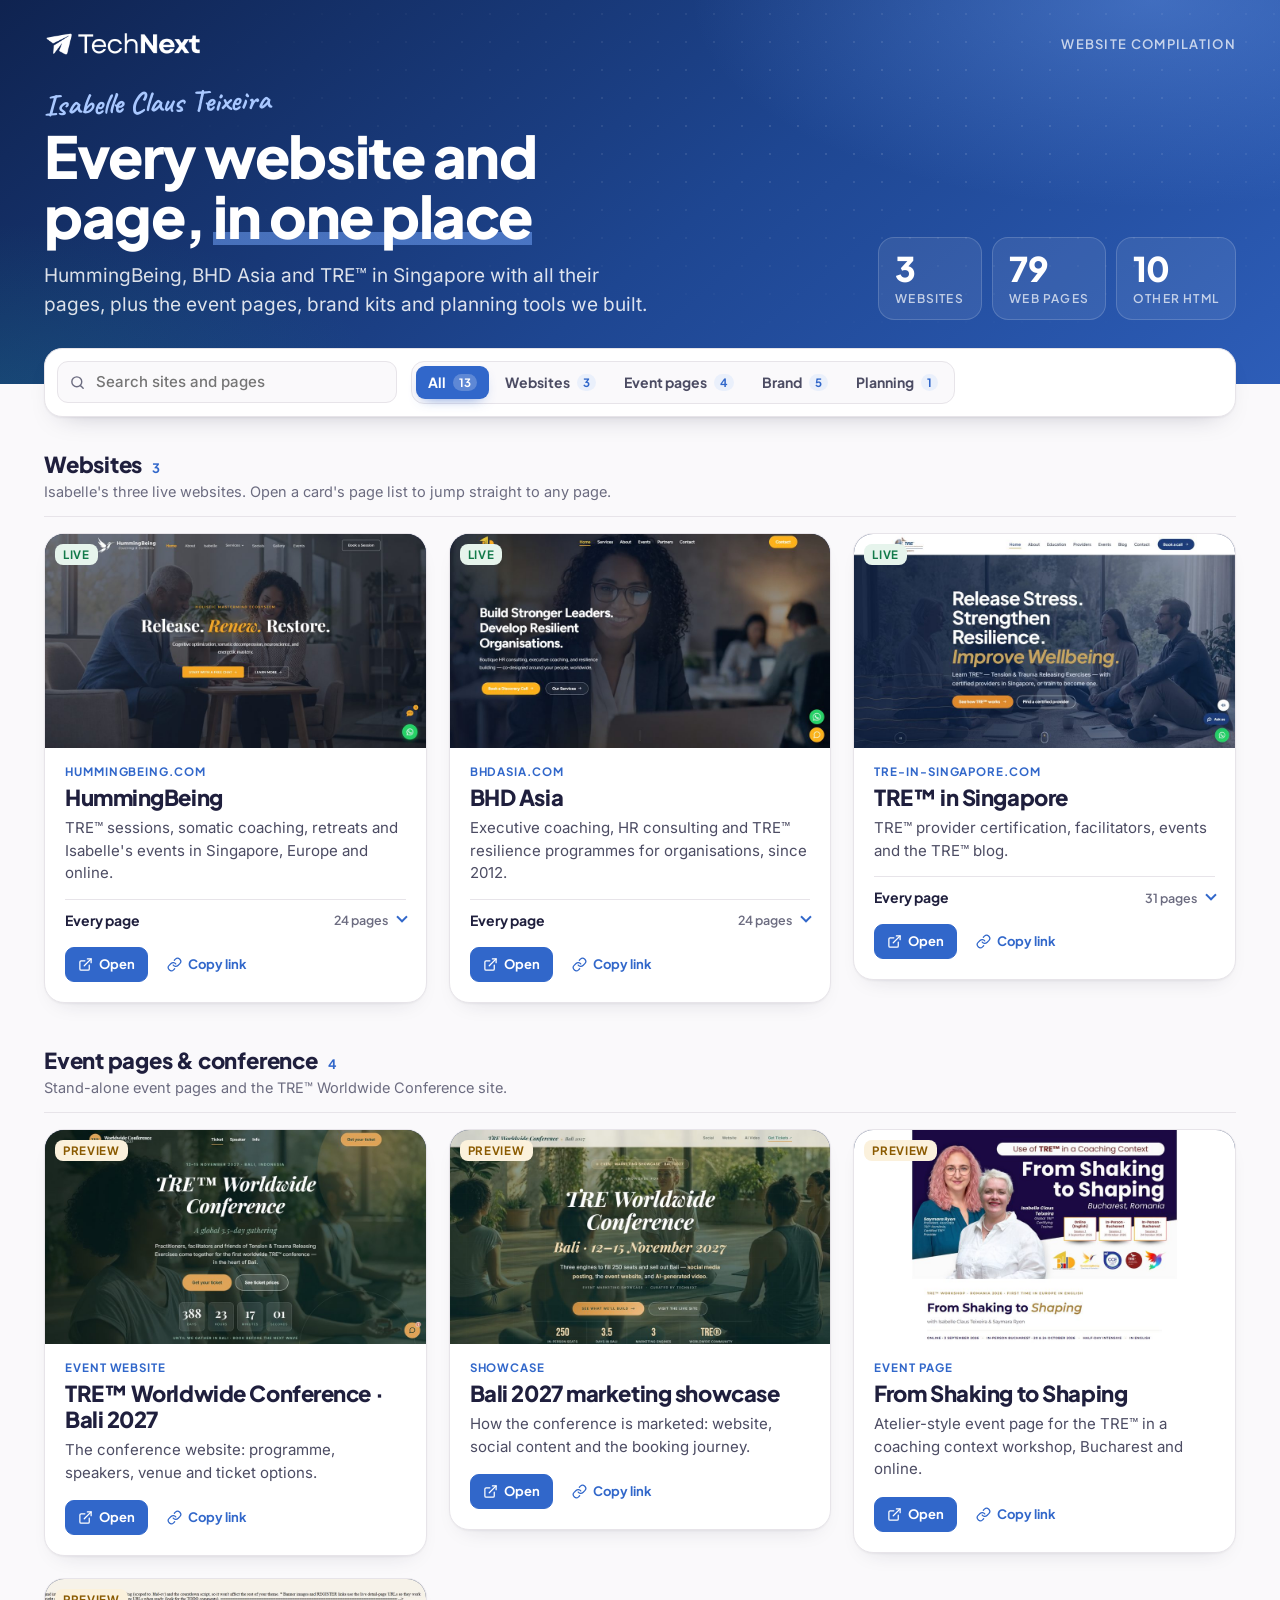
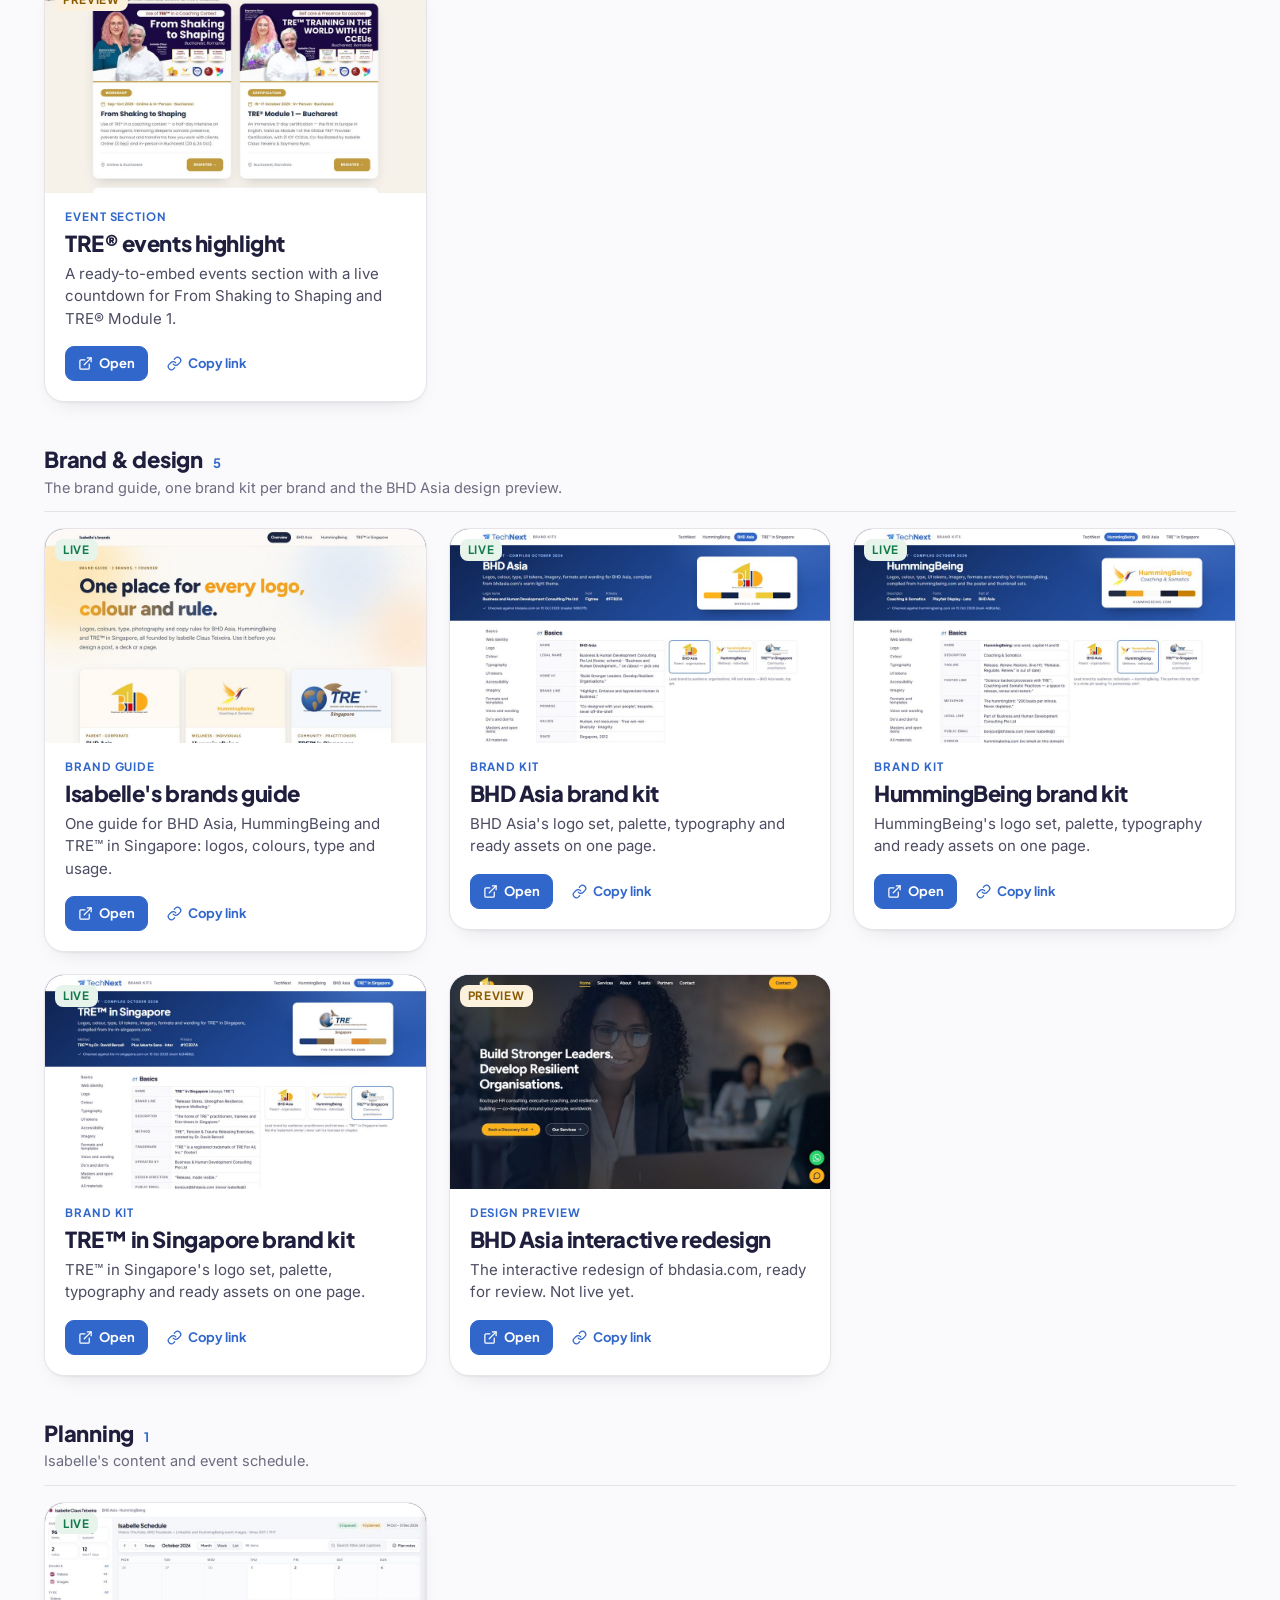
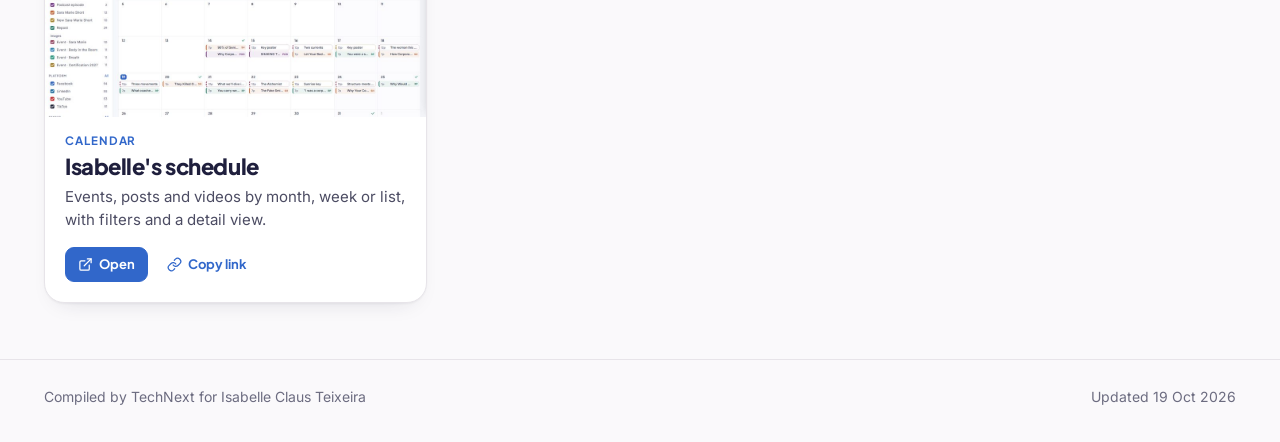
==== index.html @ 08298ad4 "Isabelle hub: all websites and pages in one place Co-Authored-By: Claude Opus 5.5 <noreply@anthropic" ====
<!doctype html>
<html lang="en">
<head>
<meta charset="utf-8">
<meta name="viewport" content="width=device-width,initial-scale=1">
<meta name="robots" content="noindex,nofollow">
<meta name="color-scheme" content="light">
<title>Isabelle's Websites &amp; Pages · TechNext</title>
<meta name="description" content="Every website and HTML page TechNext built for Isabelle Claus Teixeira: HummingBeing, BHD Asia, TRE in Singapore, event pages, brand kits and planning tools.">
<link rel="icon" href="assets/img/favicon-48.png" sizes="48x48">
<link rel="apple-touch-icon" href="assets/img/favicon-192.png">
<link rel="stylesheet" href="assets/fonts.css?v=1">
<link rel="stylesheet" href="assets/hub.css?v=1">
</head>
<body>
<header class="ix-hero">
  <div class="ix-wrap">
    <div class="ix-top"><span class="ix-logo"><img src="assets/img/logo-horizontal-white.png" alt="TechNext" width="160" height="32"></span><span class="ix-for">Website compilation</span></div>
    <div class="ix-hero-row">
      <div>
        <p class="ix-kicker">Isabelle Claus Teixeira</p>
        <h1>Every website and page, <span>in one place</span></h1>
        <p class="ix-lead">HummingBeing, BHD Asia and TRE™ in Singapore with all their pages, plus the event pages, brand kits and planning tools we built.</p>
      </div>
      <dl class="ix-stats">
        <div><dt>Websites</dt><dd>3</dd></div>
        <div><dt>Web pages</dt><dd>79</dd></div>
        <div><dt>Other HTML</dt><dd>10</dd></div>
      </dl>
    </div>
  </div>
</header>
<main class="ix-wrap">
  <div class="ix-bar" role="search">
    <label class="ix-q"><svg class="ic" viewBox="0 0 24 24" fill="none" stroke="currentColor" stroke-width="2" stroke-linecap="round" aria-hidden="true"><circle cx="11" cy="11" r="7"/><path d="m20 20-3.5-3.5"/></svg><span class="sr" hidden>Search</span><input id="q" type="search" placeholder="Search sites and pages" aria-label="Search websites and pages" autocomplete="off"></label>
    <div class="ix-tabs" role="group" aria-label="Show"><button type="button" class="ix-tab" data-tab="all" aria-pressed="true">All <span>13</span></button><button type="button" class="ix-tab" data-tab="sites" aria-pressed="false">Websites <span>3</span></button><button type="button" class="ix-tab" data-tab="events" aria-pressed="false">Event pages <span>4</span></button><button type="button" class="ix-tab" data-tab="brand" aria-pressed="false">Brand <span>5</span></button><button type="button" class="ix-tab" data-tab="plans" aria-pressed="false">Planning <span>1</span></button></div>
  </div>
  <div class="ix-results"><section class="ix-group" data-g="sites" aria-labelledby="g-sites"><header class="ix-gh"><h2 id="g-sites">Websites</h2><span class="ix-n">3</span><p>Isabelle&#x27;s three live websites. Open a card&#x27;s page list to jump straight to any page.</p></header><div class="ix-grid"><article class="ix-card" style="--i:0" data-words="HummingBeing hummingbeing.com TRE™ sessions, somatic coaching, retreats and Isabelle&#x27;s events in Singapore, Europe and online. Live https://hummingbeing.com/"><a class="ix-thumb" href="https://hummingbeing.com/" target="_blank" rel="noopener" tabindex="-1" aria-hidden="true"><img src="assets/img/thumbs/hummingbeing.jpg?v=1" alt="" width="960" height="540" loading="lazy"><img class="ix-thumb-2" src="assets/img/thumbs/hummingbeing-2.jpg?v=1" alt="" width="960" height="540" loading="lazy" decoding="async"><span class="ix-st">Live</span></a><div class="ix-body"><p class="ix-meta">hummingbeing.com</p><h3><a href="https://hummingbeing.com/" target="_blank" rel="noopener">HummingBeing</a></h3><p class="ix-desc">TRE™ sessions, somatic coaching, retreats and Isabelle&#x27;s events in Singapore, Europe and online.</p><details class="ix-pages"><summary>Every page <span class="ix-pc">24 pages</span></summary><ol><li><a href="https://hummingbeing.com/" target="_blank" rel="noopener"><b>TRE™ &amp; Somatic Coaching in Singapore &amp; Online</b><span>/</span></a></li><li><a href="https://hummingbeing.com/about" target="_blank" rel="noopener"><b>About HummingBeing | Science-Backed Somatic Practice</b><span>/about</span></a></li><li><a href="https://hummingbeing.com/isabelle" target="_blank" rel="noopener"><b>Isabelle Claus Teixeira | Global TRE™ Certifying Trainer</b><span>/isabelle</span></a></li><li><a href="https://hummingbeing.com/events" target="_blank" rel="noopener"><b>Upcoming TRE™ Workshops &amp; Events</b><span>/events</span></a></li><li><a href="https://hummingbeing.com/event-selfcare-coaches-singapore" target="_blank" rel="noopener"><b>Nervous System Regulation for Coaches | Singapore</b><span>/event-selfcare-coaches-singapore</span></a></li><li><a href="https://hummingbeing.com/event-shaking-to-shaping" target="_blank" rel="noopener"><b>From Shaking to Shaping | TRE™ Workshop, Romania</b><span>/event-shaking-to-shaping</span></a></li><li><a href="https://hummingbeing.com/event-tre-module1-lisbon" target="_blank" rel="noopener"><b>TRE™ Module 1 Lisbon | ICF CCEUs</b><span>/event-tre-module1-lisbon</span></a></li><li><a href="https://hummingbeing.com/event-tre-module1-bucharest" target="_blank" rel="noopener"><b>TRE™ Module 1 Bucharest | ICF CCEUs</b><span>/event-tre-module1-bucharest</span></a></li><li><a href="https://hummingbeing.com/event-internal-alchemy" target="_blank" rel="noopener"><b>Internal Alchemy Workshop with Simba | Singapore</b><span>/event-internal-alchemy</span></a></li><li><a href="https://hummingbeing.com/event-shaking-online" target="_blank" rel="noopener"><b>From Shaking to Shaping — Online</b><span>/event-shaking-online</span></a></li><li><a href="https://hummingbeing.com/holistic-mastermind" target="_blank" rel="noopener"><b>Holistic Mastermind: Somatic Coaching for Leaders</b><span>/holistic-mastermind</span></a></li><li><a href="https://hummingbeing.com/tre-certification" target="_blank" rel="noopener"><b>TRE™ Certification Singapore | Become a TRE™ Provider</b><span>/tre-certification</span></a></li><li><a href="https://hummingbeing.com/retreats-workshops" target="_blank" rel="noopener"><b>Somatic Retreats &amp; TRE™ Workshops | Singapore &amp; Japan</b><span>/retreats-workshops</span></a></li><li><a href="https://hummingbeing.com/book" target="_blank" rel="noopener"><b>Book a TRE™ or Coaching Session | Free Discovery Call</b><span>/book</span></a></li><li><a href="https://hummingbeing.com/gallery" target="_blank" rel="noopener"><b>Gallery: TRE™ Trainings, Workshops &amp; Podcast</b><span>/gallery</span></a></li><li><a href="https://hummingbeing.com/socials" target="_blank" rel="noopener"><b>Follow HummingBeing | Isabelle Claus Teixeira</b><span>/socials</span></a></li><li><a href="https://hummingbeing.com/tre-faq" target="_blank" rel="noopener"><b>TRE™ FAQ: Your Questions Answered</b><span>/tre-faq</span></a></li><li><a href="https://hummingbeing.com/is-tre-safe" target="_blank" rel="noopener"><b>Is TRE™ Safe? What to Know Before You Start</b><span>/is-tre-safe</span></a></li><li><a href="https://hummingbeing.com/tre-icf-cceu" target="_blank" rel="noopener"><b>TRE™ Training with ICF CCEs for Coaches</b><span>/tre-icf-cceu</span></a></li><li><a href="https://hummingbeing.com/online-session-preparation" target="_blank" rel="noopener"><b>Preparing for Your Online TRE™ Session</b><span>/online-session-preparation</span></a></li><li><a href="https://hummingbeing.com/event-certification-2027" target="_blank" rel="noopener"><b>TRE™ Certification &amp; Advanced Trainings 2027</b><span>/event-certification-2027</span></a></li><li><a href="https://hummingbeing.com/event-feminine-masculine-energetics" target="_blank" rel="noopener"><b>Navigating Feminine &amp; Masculine Energetics</b><span>/event-feminine-masculine-energetics</span></a></li><li><a href="https://hummingbeing.com/event-body-in-the-room" target="_blank" rel="noopener"><b>The Body in the Room | Aun Ali</b><span>/event-body-in-the-room</span></a></li><li><a href="https://hummingbeing.com/event-breath-as-medicine" target="_blank" rel="noopener"><b>Breath as a medicine | Ania Zielińska</b><span>/event-breath-as-medicine</span></a></li></ol></details><div class="ix-acts"><a class="ix-btn ix-btn--p" href="https://hummingbeing.com/" target="_blank" rel="noopener"><svg class="ic" viewBox="0 0 24 24" fill="none" stroke="currentColor" stroke-width="2" stroke-linecap="round" stroke-linejoin="round" aria-hidden="true"><path d="M15 3h6v6"/><path d="M10 14 21 3"/><path d="M18 13v6a2 2 0 0 1-2 2H5a2 2 0 0 1-2-2V8a2 2 0 0 1 2-2h6"/></svg>Open</a><button type="button" class="ix-btn ix-btn--t ix-copy" data-url="https://hummingbeing.com/"><svg class="ic" viewBox="0 0 24 24" fill="none" stroke="currentColor" stroke-width="2" stroke-linecap="round" stroke-linejoin="round" aria-hidden="true"><path d="M10 13a5 5 0 0 0 7.54.54l3-3a5 5 0 0 0-7.07-7.07l-1.72 1.71"/><path d="M14 11a5 5 0 0 0-7.54-.54l-3 3a5 5 0 0 0 7.07 7.07l1.71-1.71"/></svg><span class="ix-cl">Copy link</span></button></div></div></article><article class="ix-card" style="--i:1" data-words="BHD Asia bhdasia.com Executive coaching, HR consulting and TRE™ resilience programmes for organisations, since 2012. Live https://bhdasia.com/"><a class="ix-thumb" href="https://bhdasia.com/" target="_blank" rel="noopener" tabindex="-1" aria-hidden="true"><img src="assets/img/thumbs/bhdasia.jpg?v=1" alt="" width="960" height="540" loading="lazy"><img class="ix-thumb-2" src="assets/img/thumbs/bhdasia-2.jpg?v=1" alt="" width="960" height="540" loading="lazy" decoding="async"><span class="ix-st">Live</span></a><div class="ix-body"><p class="ix-meta">bhdasia.com</p><h3><a href="https://bhdasia.com/" target="_blank" rel="noopener">BHD Asia</a></h3><p class="ix-desc">Executive coaching, HR consulting and TRE™ resilience programmes for organisations, since 2012.</p><details class="ix-pages"><summary>Every page <span class="ix-pc">24 pages</span></summary><ol><li><a href="https://bhdasia.com/" target="_blank" rel="noopener"><b>Executive Coaching &amp; HR Consulting in Singapore</b><span>/</span></a></li><li><a href="https://bhdasia.com/events" target="_blank" rel="noopener"><b>TRE™ Workshops &amp; Certification Events 2026–2027</b><span>/events</span></a></li><li><a href="https://bhdasia.com/services" target="_blank" rel="noopener"><b>Executive Coaching &amp; Leadership Development Services</b><span>/services</span></a></li><li><a href="https://bhdasia.com/about" target="_blank" rel="noopener"><b>About BHD Asia | Leadership Coaching Consultancy, Singapore</b><span>/about</span></a></li><li><a href="https://bhdasia.com/contact" target="_blank" rel="noopener"><b>Contact BHD Asia | Book a Free Discovery Call in Singapore</b><span>/contact</span></a></li><li><a href="https://bhdasia.com/isabelle" target="_blank" rel="noopener"><b>Isabelle Claus Teixeira | Executive Coach Singapore</b><span>/isabelle</span></a></li><li><a href="https://bhdasia.com/event-certification-2027" target="_blank" rel="noopener"><b>TRE™ Provider Certification 2027 | Singapore</b><span>/event-certification-2027</span></a></li><li><a href="https://bhdasia.com/event-body-in-the-room" target="_blank" rel="noopener"><b>The Body in the Room | Aun Ali</b><span>/event-body-in-the-room</span></a></li><li><a href="https://bhdasia.com/event-breath-as-medicine" target="_blank" rel="noopener"><b>Breath as a medicine | Ania Zielińska</b><span>/event-breath-as-medicine</span></a></li><li><a href="https://bhdasia.com/event-feminine-masculine" target="_blank" rel="noopener"><b>Navigating Feminine &amp; Masculine Energetics | Sara Marie</b><span>/event-feminine-masculine</span></a></li><li><a href="https://bhdasia.com/event-internal-alchemy" target="_blank" rel="noopener"><b>Internal Alchemy Introductory Workshop | Singapore 1 Sep 2026</b><span>/event-internal-alchemy</span></a></li><li><a href="https://bhdasia.com/event-module1-bucharest" target="_blank" rel="noopener"><b>TRE™ Module 1 Bucharest — Oct 15–17 2026</b><span>/event-module1-bucharest</span></a></li><li><a href="https://bhdasia.com/event-module1-singapore" target="_blank" rel="noopener"><b>Nervous System Regulation Workshop | Singapore Aug 2026</b><span>/event-module1-singapore</span></a></li><li><a href="https://bhdasia.com/event-shaking-shaping" target="_blank" rel="noopener"><b>From Shaking to Shaping — TRE™ Workshop | Romania 2026</b><span>/event-shaking-shaping</span></a></li><li><a href="https://bhdasia.com/event-shaking-shaping-oct8" target="_blank" rel="noopener"><b>From Shaking to Shaping — Online | 8 October 2026</b><span>/event-shaking-shaping-oct8</span></a></li><li><a href="https://bhdasia.com/jasmine" target="_blank" rel="noopener"><b>Dr. Jasmine Low | Organisational Psychologist</b><span>/jasmine</span></a></li><li><a href="https://bhdasia.com/rina" target="_blank" rel="noopener"><b>Rina Ho | Executive Coach &amp; TRE™ Practitioner</b><span>/rina</span></a></li><li><a href="https://bhdasia.com/simba" target="_blank" rel="noopener"><b>Simba Stenqvist | Somatic Practitioner &amp; TRE™</b><span>/simba</span></a></li><li><a href="https://bhdasia.com/partners" target="_blank" rel="noopener"><b>Partners &amp; Accreditations | ICF &amp; TRE™ Networks</b><span>/partners</span></a></li><li><a href="https://bhdasia.com/online-session-preparation" target="_blank" rel="noopener"><b>Preparing for Your Online TRE™ Session</b><span>/online-session-preparation</span></a></li><li><a href="https://bhdasia.com/code" target="_blank" rel="noopener"><b>Code of Practice</b><span>/code</span></a></li><li><a href="https://bhdasia.com/inclusivity" target="_blank" rel="noopener"><b>Inclusivity Statement</b><span>/inclusivity</span></a></li><li><a href="https://bhdasia.com/privacy" target="_blank" rel="noopener"><b>Privacy Statement</b><span>/privacy</span></a></li><li><a href="https://bhdasia.com/terms" target="_blank" rel="noopener"><b>Terms &amp; Conditions</b><span>/terms</span></a></li></ol></details><div class="ix-acts"><a class="ix-btn ix-btn--p" href="https://bhdasia.com/" target="_blank" rel="noopener"><svg class="ic" viewBox="0 0 24 24" fill="none" stroke="currentColor" stroke-width="2" stroke-linecap="round" stroke-linejoin="round" aria-hidden="true"><path d="M15 3h6v6"/><path d="M10 14 21 3"/><path d="M18 13v6a2 2 0 0 1-2 2H5a2 2 0 0 1-2-2V8a2 2 0 0 1 2-2h6"/></svg>Open</a><button type="button" class="ix-btn ix-btn--t ix-copy" data-url="https://bhdasia.com/"><svg class="ic" viewBox="0 0 24 24" fill="none" stroke="currentColor" stroke-width="2" stroke-linecap="round" stroke-linejoin="round" aria-hidden="true"><path d="M10 13a5 5 0 0 0 7.54.54l3-3a5 5 0 0 0-7.07-7.07l-1.72 1.71"/><path d="M14 11a5 5 0 0 0-7.54-.54l-3 3a5 5 0 0 0 7.07 7.07l1.71-1.71"/></svg><span class="ix-cl">Copy link</span></button></div></div></article><article class="ix-card" style="--i:2" data-words="TRE™ in Singapore tre-in-singapore.com TRE™ provider certification, facilitators, events and the TRE™ blog. Live https://tre-in-singapore.com/"><a class="ix-thumb" href="https://tre-in-singapore.com/" target="_blank" rel="noopener" tabindex="-1" aria-hidden="true"><img src="assets/img/thumbs/tre-singapore.jpg?v=1" alt="" width="960" height="540" loading="lazy"><img class="ix-thumb-2" src="assets/img/thumbs/tre-singapore-2.jpg?v=1" alt="" width="960" height="540" loading="lazy" decoding="async"><span class="ix-st">Live</span></a><div class="ix-body"><p class="ix-meta">tre-in-singapore.com</p><h3><a href="https://tre-in-singapore.com/" target="_blank" rel="noopener">TRE™ in Singapore</a></h3><p class="ix-desc">TRE™ provider certification, facilitators, events and the TRE™ blog.</p><details class="ix-pages"><summary>Every page <span class="ix-pc">31 pages</span></summary><ol><li><a href="https://tre-in-singapore.com/" target="_blank" rel="noopener"><b>TRE™ Singapore — Tension &amp; Trauma Releasing Exercises</b><span>/</span></a></li><li><a href="https://tre-in-singapore.com/about" target="_blank" rel="noopener"><b>About TRE™ in Singapore — Founded by Isabelle Claus Teixeira</b><span>/about</span></a></li><li><a href="https://tre-in-singapore.com/education" target="_blank" rel="noopener"><b>TRE™ Certification Singapore — Become a Certified Provider</b><span>/education</span></a></li><li><a href="https://tre-in-singapore.com/facilitators" target="_blank" rel="noopener"><b>Certified TRE™ Providers in Singapore</b><span>/facilitators</span></a></li><li><a href="https://tre-in-singapore.com/events" target="_blank" rel="noopener"><b>TRE™ Workshops &amp; Events — Singapore and Online</b><span>/events</span></a></li><li><a href="https://tre-in-singapore.com/online-session-guide" target="_blank" rel="noopener"><b>Online TRE™ Session Guide — Zoom, Camera &amp; Space Setup</b><span>/online-session-guide</span></a></li><li><a href="https://tre-in-singapore.com/blog" target="_blank" rel="noopener"><b>TRE™ Blog — Trauma Release, Stress &amp; the Nervous System</b><span>/blog</span></a></li><li><a href="https://tre-in-singapore.com/contact" target="_blank" rel="noopener"><b>Contact TRE™ in Singapore — Book a Call or WhatsApp</b><span>/contact</span></a></li><li><a href="https://tre-in-singapore.com/blog/what-is-tre" target="_blank" rel="noopener"><b>What is TRE™? Tension &amp; Trauma Releasing Exercises Explained</b><span>/blog/what-is-tre</span></a></li><li><a href="https://tre-in-singapore.com/blog/science-of-neurogenic-tremors" target="_blank" rel="noopener"><b>Why the Body Shakes: The Science of Neurogenic Tremors</b><span>/blog/science-of-neurogenic-tremors</span></a></li><li><a href="https://tre-in-singapore.com/blog/your-first-tre-session" target="_blank" rel="noopener"><b>Your First TRE™ Session in Singapore: How to Prepare</b><span>/blog/your-first-tre-session</span></a></li><li><a href="https://tre-in-singapore.com/blog/tre-for-coaches" target="_blank" rel="noopener"><b>TRE™ for Coaches: From Shaking to Shaping</b><span>/blog/tre-for-coaches</span></a></li><li><a href="https://tre-in-singapore.com/blog/nervous-system-habits-for-the-workday" target="_blank" rel="noopener"><b>Five Nervous-System Habits for Singapore&#x27;s Workday</b><span>/blog/nervous-system-habits-for-the-workday</span></a></li><li><a href="https://tre-in-singapore.com/blog/from-provider-to-certifying-trainer" target="_blank" rel="noopener"><b>From Provider to Certifying Trainer: Isabelle&#x27;s TRE™ Journey</b><span>/blog/from-provider-to-certifying-trainer</span></a></li><li><a href="https://tre-in-singapore.com/events/tre-provider-certification-singapore" target="_blank" rel="noopener"><b>Become a Certified TRE™ Provider — Singapore (Modules 1–3)</b><span>/events/tre-provider-certification-singapore</span></a></li><li><a href="https://tre-in-singapore.com/events/from-shaking-to-shaping-bucharest" target="_blank" rel="noopener"><b>From Shaking to Shaping — Use of TRE™ in a Coaching Context</b><span>/events/from-shaking-to-shaping-bucharest</span></a></li><li><a href="https://tre-in-singapore.com/events/feminine-masculine-energetics-corporate" target="_blank" rel="noopener"><b>Feminine &amp; Masculine Energetics in Corporate Structures</b><span>/events/feminine-masculine-energetics-corporate</span></a></li><li><a href="https://tre-in-singapore.com/events/the-body-in-the-room" target="_blank" rel="noopener"><b>The Body in the Room — TRE™ &amp; Somatic Practice in Psychotherapy</b><span>/events/the-body-in-the-room</span></a></li><li><a href="https://tre-in-singapore.com/events/breath-as-medicine" target="_blank" rel="noopener"><b>Breath as a medicine — Introduction to pranayama</b><span>/events/breath-as-medicine</span></a></li><li><a href="https://tre-in-singapore.com/events/tre-module-3-singapore" target="_blank" rel="noopener"><b>TRE™ Module 3 — Teaching TRE™ to Groups</b><span>/events/tre-module-3-singapore</span></a></li><li><a href="https://tre-in-singapore.com/events/tre-provider-certification-2027-singapore" target="_blank" rel="noopener"><b>Become a Certified TRE™ Provider — 2027 Cohort (Singapore)</b><span>/events/tre-provider-certification-2027-singapore</span></a></li><li><a href="https://tre-in-singapore.com/events/tre-module-1-bucharest" target="_blank" rel="noopener"><b>TRE™ Module 1 — Bucharest, Romania (in English)</b><span>/events/tre-module-1-bucharest</span></a></li><li><a href="https://tre-in-singapore.com/events/from-shaking-to-shaping-online" target="_blank" rel="noopener"><b>From Shaking to Shaping — Live Online Workshop</b><span>/events/from-shaking-to-shaping-online</span></a></li><li><a href="https://tre-in-singapore.com/events/tre-module-2-singapore" target="_blank" rel="noopener"><b>TRE™ Module 2 — Teaching TRE™ to One Person</b><span>/events/tre-module-2-singapore</span></a></li><li><a href="https://tre-in-singapore.com/events/from-shaking-to-shaping-online-sep3" target="_blank" rel="noopener"><b>From Shaking to Shaping — Online (3 September 2026)</b><span>/events/from-shaking-to-shaping-online-sep3</span></a></li><li><a href="https://tre-in-singapore.com/events/internal-alchemy-singapore" target="_blank" rel="noopener"><b>Internal Alchemy — Introductory Workshop</b><span>/events/internal-alchemy-singapore</span></a></li><li><a href="https://tre-in-singapore.com/events/nervous-system-regulation-coaches-singapore" target="_blank" rel="noopener"><b>Nervous System Regulation &amp; Neurogenic Tremoring for Coaches</b><span>/events/nervous-system-regulation-coaches-singapore</span></a></li><li><a href="https://tre-in-singapore.com/facilitators/isabelle-claus-teixeira" target="_blank" rel="noopener"><b>Isabelle Claus Teixeira — Certifying Trainer</b><span>/facilitators/isabelle-claus-teixeira</span></a></li><li><a href="https://tre-in-singapore.com/facilitators/yan" target="_blank" rel="noopener"><b>Yan Lau — Certified Provider</b><span>/facilitators/yan</span></a></li><li><a href="https://tre-in-singapore.com/facilitators/nikki-tay" target="_blank" rel="noopener"><b>Nikki Tay — Certified Provider</b><span>/facilitators/nikki-tay</span></a></li><li><a href="https://tre-in-singapore.com/facilitators/rina-ho" target="_blank" rel="noopener"><b>Rina Ho — Certified Provider</b><span>/facilitators/rina-ho</span></a></li></ol></details><div class="ix-acts"><a class="ix-btn ix-btn--p" href="https://tre-in-singapore.com/" target="_blank" rel="noopener"><svg class="ic" viewBox="0 0 24 24" fill="none" stroke="currentColor" stroke-width="2" stroke-linecap="round" stroke-linejoin="round" aria-hidden="true"><path d="M15 3h6v6"/><path d="M10 14 21 3"/><path d="M18 13v6a2 2 0 0 1-2 2H5a2 2 0 0 1-2-2V8a2 2 0 0 1 2-2h6"/></svg>Open</a><button type="button" class="ix-btn ix-btn--t ix-copy" data-url="https://tre-in-singapore.com/"><svg class="ic" viewBox="0 0 24 24" fill="none" stroke="currentColor" stroke-width="2" stroke-linecap="round" stroke-linejoin="round" aria-hidden="true"><path d="M10 13a5 5 0 0 0 7.54.54l3-3a5 5 0 0 0-7.07-7.07l-1.72 1.71"/><path d="M14 11a5 5 0 0 0-7.54-.54l-3 3a5 5 0 0 0 7.07 7.07l1.71-1.71"/></svg><span class="ix-cl">Copy link</span></button></div></div></article></div></section><section class="ix-group" data-g="events" aria-labelledby="g-events"><header class="ix-gh"><h2 id="g-events">Event pages &amp; conference</h2><span class="ix-n">4</span><p>Stand-alone event pages and the TRE™ Worldwide Conference site.</p></header><div class="ix-grid"><article class="ix-card" style="--i:3" data-words="TRE™ Worldwide Conference · Bali 2027 Event website The conference website: programme, speakers, venue and ticket options. Preview https://technextmarketing.github.io/tre-bali-conference/"><a class="ix-thumb" href="https://technextmarketing.github.io/tre-bali-conference/" target="_blank" rel="noopener" tabindex="-1" aria-hidden="true"><img src="assets/img/thumbs/tre-bali.jpg?v=1" alt="" width="960" height="540" loading="lazy"><img class="ix-thumb-2" src="assets/img/thumbs/tre-bali-2.jpg?v=1" alt="" width="960" height="540" loading="lazy" decoding="async"><span class="ix-st ix-st--preview">Preview</span></a><div class="ix-body"><p class="ix-meta">Event website</p><h3><a href="https://technextmarketing.github.io/tre-bali-conference/" target="_blank" rel="noopener">TRE™ Worldwide Conference · Bali 2027</a></h3><p class="ix-desc">The conference website: programme, speakers, venue and ticket options.</p><div class="ix-acts"><a class="ix-btn ix-btn--p" href="https://technextmarketing.github.io/tre-bali-conference/" target="_blank" rel="noopener"><svg class="ic" viewBox="0 0 24 24" fill="none" stroke="currentColor" stroke-width="2" stroke-linecap="round" stroke-linejoin="round" aria-hidden="true"><path d="M15 3h6v6"/><path d="M10 14 21 3"/><path d="M18 13v6a2 2 0 0 1-2 2H5a2 2 0 0 1-2-2V8a2 2 0 0 1 2-2h6"/></svg>Open</a><button type="button" class="ix-btn ix-btn--t ix-copy" data-url="https://technextmarketing.github.io/tre-bali-conference/"><svg class="ic" viewBox="0 0 24 24" fill="none" stroke="currentColor" stroke-width="2" stroke-linecap="round" stroke-linejoin="round" aria-hidden="true"><path d="M10 13a5 5 0 0 0 7.54.54l3-3a5 5 0 0 0-7.07-7.07l-1.72 1.71"/><path d="M14 11a5 5 0 0 0-7.54-.54l-3 3a5 5 0 0 0 7.07 7.07l1.71-1.71"/></svg><span class="ix-cl">Copy link</span></button></div></div></article><article class="ix-card" style="--i:4" data-words="Bali 2027 marketing showcase Showcase How the conference is marketed: website, social content and the booking journey. Preview https://technextmarketing.github.io/tre-bali-marketing-showcase/"><a class="ix-thumb" href="https://technextmarketing.github.io/tre-bali-marketing-showcase/" target="_blank" rel="noopener" tabindex="-1" aria-hidden="true"><img src="assets/img/thumbs/tre-bali-showcase.jpg?v=1" alt="" width="960" height="540" loading="lazy"><img class="ix-thumb-2" src="assets/img/thumbs/tre-bali-showcase-2.jpg?v=1" alt="" width="960" height="540" loading="lazy" decoding="async"><span class="ix-st ix-st--preview">Preview</span></a><div class="ix-body"><p class="ix-meta">Showcase</p><h3><a href="https://technextmarketing.github.io/tre-bali-marketing-showcase/" target="_blank" rel="noopener">Bali 2027 marketing showcase</a></h3><p class="ix-desc">How the conference is marketed: website, social content and the booking journey.</p><div class="ix-acts"><a class="ix-btn ix-btn--p" href="https://technextmarketing.github.io/tre-bali-marketing-showcase/" target="_blank" rel="noopener"><svg class="ic" viewBox="0 0 24 24" fill="none" stroke="currentColor" stroke-width="2" stroke-linecap="round" stroke-linejoin="round" aria-hidden="true"><path d="M15 3h6v6"/><path d="M10 14 21 3"/><path d="M18 13v6a2 2 0 0 1-2 2H5a2 2 0 0 1-2-2V8a2 2 0 0 1 2-2h6"/></svg>Open</a><button type="button" class="ix-btn ix-btn--t ix-copy" data-url="https://technextmarketing.github.io/tre-bali-marketing-showcase/"><svg class="ic" viewBox="0 0 24 24" fill="none" stroke="currentColor" stroke-width="2" stroke-linecap="round" stroke-linejoin="round" aria-hidden="true"><path d="M10 13a5 5 0 0 0 7.54.54l3-3a5 5 0 0 0-7.07-7.07l-1.72 1.71"/><path d="M14 11a5 5 0 0 0-7.54-.54l-3 3a5 5 0 0 0 7.07 7.07l1.71-1.71"/></svg><span class="ix-cl">Copy link</span></button></div></div></article><article class="ix-card" style="--i:5" data-words="From Shaking to Shaping Event page Atelier-style event page for the TRE™ in a coaching context workshop, Bucharest and online. Preview https://technextsg.github.io/atelier-event-pages/detail-pages/event-shaking-to-shaping.html"><a class="ix-thumb" href="https://technextsg.github.io/atelier-event-pages/detail-pages/event-shaking-to-shaping.html" target="_blank" rel="noopener" tabindex="-1" aria-hidden="true"><img src="assets/img/thumbs/atelier-shaking.jpg?v=1" alt="" width="960" height="540" loading="lazy"><img class="ix-thumb-2" src="assets/img/thumbs/atelier-shaking-2.jpg?v=1" alt="" width="960" height="540" loading="lazy" decoding="async"><span class="ix-st ix-st--preview">Preview</span></a><div class="ix-body"><p class="ix-meta">Event page</p><h3><a href="https://technextsg.github.io/atelier-event-pages/detail-pages/event-shaking-to-shaping.html" target="_blank" rel="noopener">From Shaking to Shaping</a></h3><p class="ix-desc">Atelier-style event page for the TRE™ in a coaching context workshop, Bucharest and online.</p><div class="ix-acts"><a class="ix-btn ix-btn--p" href="https://technextsg.github.io/atelier-event-pages/detail-pages/event-shaking-to-shaping.html" target="_blank" rel="noopener"><svg class="ic" viewBox="0 0 24 24" fill="none" stroke="currentColor" stroke-width="2" stroke-linecap="round" stroke-linejoin="round" aria-hidden="true"><path d="M15 3h6v6"/><path d="M10 14 21 3"/><path d="M18 13v6a2 2 0 0 1-2 2H5a2 2 0 0 1-2-2V8a2 2 0 0 1 2-2h6"/></svg>Open</a><button type="button" class="ix-btn ix-btn--t ix-copy" data-url="https://technextsg.github.io/atelier-event-pages/detail-pages/event-shaking-to-shaping.html"><svg class="ic" viewBox="0 0 24 24" fill="none" stroke="currentColor" stroke-width="2" stroke-linecap="round" stroke-linejoin="round" aria-hidden="true"><path d="M10 13a5 5 0 0 0 7.54.54l3-3a5 5 0 0 0-7.07-7.07l-1.72 1.71"/><path d="M14 11a5 5 0 0 0-7.54-.54l-3 3a5 5 0 0 0 7.07 7.07l1.71-1.71"/></svg><span class="ix-cl">Copy link</span></button></div></div></article><article class="ix-card" style="--i:6" data-words="TRE® events highlight Event section A ready-to-embed events section with a live countdown for From Shaking to Shaping and TRE® Module 1. Preview https://technextsg.github.io/atelier-event-pages/events-highlight/events-highlight.html"><a class="ix-thumb" href="https://technextsg.github.io/atelier-event-pages/events-highlight/events-highlight.html" target="_blank" rel="noopener" tabindex="-1" aria-hidden="true"><img src="assets/img/thumbs/atelier-highlight.jpg?v=1" alt="" width="960" height="540" loading="lazy"><img class="ix-thumb-2" src="assets/img/thumbs/atelier-highlight-2.jpg?v=1" alt="" width="960" height="540" loading="lazy" decoding="async"><span class="ix-st ix-st--preview">Preview</span></a><div class="ix-body"><p class="ix-meta">Event section</p><h3><a href="https://technextsg.github.io/atelier-event-pages/events-highlight/events-highlight.html" target="_blank" rel="noopener">TRE® events highlight</a></h3><p class="ix-desc">A ready-to-embed events section with a live countdown for From Shaking to Shaping and TRE® Module 1.</p><div class="ix-acts"><a class="ix-btn ix-btn--p" href="https://technextsg.github.io/atelier-event-pages/events-highlight/events-highlight.html" target="_blank" rel="noopener"><svg class="ic" viewBox="0 0 24 24" fill="none" stroke="currentColor" stroke-width="2" stroke-linecap="round" stroke-linejoin="round" aria-hidden="true"><path d="M15 3h6v6"/><path d="M10 14 21 3"/><path d="M18 13v6a2 2 0 0 1-2 2H5a2 2 0 0 1-2-2V8a2 2 0 0 1 2-2h6"/></svg>Open</a><button type="button" class="ix-btn ix-btn--t ix-copy" data-url="https://technextsg.github.io/atelier-event-pages/events-highlight/events-highlight.html"><svg class="ic" viewBox="0 0 24 24" fill="none" stroke="currentColor" stroke-width="2" stroke-linecap="round" stroke-linejoin="round" aria-hidden="true"><path d="M10 13a5 5 0 0 0 7.54.54l3-3a5 5 0 0 0-7.07-7.07l-1.72 1.71"/><path d="M14 11a5 5 0 0 0-7.54-.54l-3 3a5 5 0 0 0 7.07 7.07l1.71-1.71"/></svg><span class="ix-cl">Copy link</span></button></div></div></article></div></section><section class="ix-group" data-g="brand" aria-labelledby="g-brand"><header class="ix-gh"><h2 id="g-brand">Brand &amp; design</h2><span class="ix-n">5</span><p>The brand guide, one brand kit per brand and the BHD Asia design preview.</p></header><div class="ix-grid"><article class="ix-card" style="--i:7" data-words="Isabelle&#x27;s brands guide Brand guide One guide for BHD Asia, HummingBeing and TRE™ in Singapore: logos, colours, type and usage. Live https://technextsg.github.io/isabelle-brand-guide/"><a class="ix-thumb" href="https://technextsg.github.io/isabelle-brand-guide/" target="_blank" rel="noopener" tabindex="-1" aria-hidden="true"><img src="assets/img/thumbs/brand-guide.jpg?v=1" alt="" width="960" height="540" loading="lazy"><img class="ix-thumb-2" src="assets/img/thumbs/brand-guide-2.jpg?v=1" alt="" width="960" height="540" loading="lazy" decoding="async"><span class="ix-st">Live</span></a><div class="ix-body"><p class="ix-meta">Brand guide</p><h3><a href="https://technextsg.github.io/isabelle-brand-guide/" target="_blank" rel="noopener">Isabelle&#x27;s brands guide</a></h3><p class="ix-desc">One guide for BHD Asia, HummingBeing and TRE™ in Singapore: logos, colours, type and usage.</p><div class="ix-acts"><a class="ix-btn ix-btn--p" href="https://technextsg.github.io/isabelle-brand-guide/" target="_blank" rel="noopener"><svg class="ic" viewBox="0 0 24 24" fill="none" stroke="currentColor" stroke-width="2" stroke-linecap="round" stroke-linejoin="round" aria-hidden="true"><path d="M15 3h6v6"/><path d="M10 14 21 3"/><path d="M18 13v6a2 2 0 0 1-2 2H5a2 2 0 0 1-2-2V8a2 2 0 0 1 2-2h6"/></svg>Open</a><button type="button" class="ix-btn ix-btn--t ix-copy" data-url="https://technextsg.github.io/isabelle-brand-guide/"><svg class="ic" viewBox="0 0 24 24" fill="none" stroke="currentColor" stroke-width="2" stroke-linecap="round" stroke-linejoin="round" aria-hidden="true"><path d="M10 13a5 5 0 0 0 7.54.54l3-3a5 5 0 0 0-7.07-7.07l-1.72 1.71"/><path d="M14 11a5 5 0 0 0-7.54-.54l-3 3a5 5 0 0 0 7.07 7.07l1.71-1.71"/></svg><span class="ix-cl">Copy link</span></button></div></div></article><article class="ix-card" style="--i:8" data-words="BHD Asia brand kit Brand kit BHD Asia&#x27;s logo set, palette, typography and ready assets on one page. Live https://technextsg.github.io/brand-presentations/bhdasia.html"><a class="ix-thumb" href="https://technextsg.github.io/brand-presentations/bhdasia.html" target="_blank" rel="noopener" tabindex="-1" aria-hidden="true"><img src="assets/img/thumbs/kit-bhdasia.jpg?v=1" alt="" width="960" height="540" loading="lazy"><img class="ix-thumb-2" src="assets/img/thumbs/kit-bhdasia-2.jpg?v=1" alt="" width="960" height="540" loading="lazy" decoding="async"><span class="ix-st">Live</span></a><div class="ix-body"><p class="ix-meta">Brand kit</p><h3><a href="https://technextsg.github.io/brand-presentations/bhdasia.html" target="_blank" rel="noopener">BHD Asia brand kit</a></h3><p class="ix-desc">BHD Asia&#x27;s logo set, palette, typography and ready assets on one page.</p><div class="ix-acts"><a class="ix-btn ix-btn--p" href="https://technextsg.github.io/brand-presentations/bhdasia.html" target="_blank" rel="noopener"><svg class="ic" viewBox="0 0 24 24" fill="none" stroke="currentColor" stroke-width="2" stroke-linecap="round" stroke-linejoin="round" aria-hidden="true"><path d="M15 3h6v6"/><path d="M10 14 21 3"/><path d="M18 13v6a2 2 0 0 1-2 2H5a2 2 0 0 1-2-2V8a2 2 0 0 1 2-2h6"/></svg>Open</a><button type="button" class="ix-btn ix-btn--t ix-copy" data-url="https://technextsg.github.io/brand-presentations/bhdasia.html"><svg class="ic" viewBox="0 0 24 24" fill="none" stroke="currentColor" stroke-width="2" stroke-linecap="round" stroke-linejoin="round" aria-hidden="true"><path d="M10 13a5 5 0 0 0 7.54.54l3-3a5 5 0 0 0-7.07-7.07l-1.72 1.71"/><path d="M14 11a5 5 0 0 0-7.54-.54l-3 3a5 5 0 0 0 7.07 7.07l1.71-1.71"/></svg><span class="ix-cl">Copy link</span></button></div></div></article><article class="ix-card" style="--i:9" data-words="HummingBeing brand kit Brand kit HummingBeing&#x27;s logo set, palette, typography and ready assets on one page. Live https://technextsg.github.io/brand-presentations/hummingbeing.html"><a class="ix-thumb" href="https://technextsg.github.io/brand-presentations/hummingbeing.html" target="_blank" rel="noopener" tabindex="-1" aria-hidden="true"><img src="assets/img/thumbs/kit-hummingbeing.jpg?v=1" alt="" width="960" height="540" loading="lazy"><img class="ix-thumb-2" src="assets/img/thumbs/kit-hummingbeing-2.jpg?v=1" alt="" width="960" height="540" loading="lazy" decoding="async"><span class="ix-st">Live</span></a><div class="ix-body"><p class="ix-meta">Brand kit</p><h3><a href="https://technextsg.github.io/brand-presentations/hummingbeing.html" target="_blank" rel="noopener">HummingBeing brand kit</a></h3><p class="ix-desc">HummingBeing&#x27;s logo set, palette, typography and ready assets on one page.</p><div class="ix-acts"><a class="ix-btn ix-btn--p" href="https://technextsg.github.io/brand-presentations/hummingbeing.html" target="_blank" rel="noopener"><svg class="ic" viewBox="0 0 24 24" fill="none" stroke="currentColor" stroke-width="2" stroke-linecap="round" stroke-linejoin="round" aria-hidden="true"><path d="M15 3h6v6"/><path d="M10 14 21 3"/><path d="M18 13v6a2 2 0 0 1-2 2H5a2 2 0 0 1-2-2V8a2 2 0 0 1 2-2h6"/></svg>Open</a><button type="button" class="ix-btn ix-btn--t ix-copy" data-url="https://technextsg.github.io/brand-presentations/hummingbeing.html"><svg class="ic" viewBox="0 0 24 24" fill="none" stroke="currentColor" stroke-width="2" stroke-linecap="round" stroke-linejoin="round" aria-hidden="true"><path d="M10 13a5 5 0 0 0 7.54.54l3-3a5 5 0 0 0-7.07-7.07l-1.72 1.71"/><path d="M14 11a5 5 0 0 0-7.54-.54l-3 3a5 5 0 0 0 7.07 7.07l1.71-1.71"/></svg><span class="ix-cl">Copy link</span></button></div></div></article><article class="ix-card" style="--i:10" data-words="TRE™ in Singapore brand kit Brand kit TRE™ in Singapore&#x27;s logo set, palette, typography and ready assets on one page. Live https://technextsg.github.io/brand-presentations/tre-singapore.html"><a class="ix-thumb" href="https://technextsg.github.io/brand-presentations/tre-singapore.html" target="_blank" rel="noopener" tabindex="-1" aria-hidden="true"><img src="assets/img/thumbs/kit-tre.jpg?v=1" alt="" width="960" height="540" loading="lazy"><img class="ix-thumb-2" src="assets/img/thumbs/kit-tre-2.jpg?v=1" alt="" width="960" height="540" loading="lazy" decoding="async"><span class="ix-st">Live</span></a><div class="ix-body"><p class="ix-meta">Brand kit</p><h3><a href="https://technextsg.github.io/brand-presentations/tre-singapore.html" target="_blank" rel="noopener">TRE™ in Singapore brand kit</a></h3><p class="ix-desc">TRE™ in Singapore&#x27;s logo set, palette, typography and ready assets on one page.</p><div class="ix-acts"><a class="ix-btn ix-btn--p" href="https://technextsg.github.io/brand-presentations/tre-singapore.html" target="_blank" rel="noopener"><svg class="ic" viewBox="0 0 24 24" fill="none" stroke="currentColor" stroke-width="2" stroke-linecap="round" stroke-linejoin="round" aria-hidden="true"><path d="M15 3h6v6"/><path d="M10 14 21 3"/><path d="M18 13v6a2 2 0 0 1-2 2H5a2 2 0 0 1-2-2V8a2 2 0 0 1 2-2h6"/></svg>Open</a><button type="button" class="ix-btn ix-btn--t ix-copy" data-url="https://technextsg.github.io/brand-presentations/tre-singapore.html"><svg class="ic" viewBox="0 0 24 24" fill="none" stroke="currentColor" stroke-width="2" stroke-linecap="round" stroke-linejoin="round" aria-hidden="true"><path d="M10 13a5 5 0 0 0 7.54.54l3-3a5 5 0 0 0-7.07-7.07l-1.72 1.71"/><path d="M14 11a5 5 0 0 0-7.54-.54l-3 3a5 5 0 0 0 7.07 7.07l1.71-1.71"/></svg><span class="ix-cl">Copy link</span></button></div></div></article><article class="ix-card" style="--i:11" data-words="BHD Asia interactive redesign Design preview The interactive redesign of bhdasia.com, ready for review. Not live yet. Preview https://technextsg.github.io/bhdasia-design-preview/"><a class="ix-thumb" href="https://technextsg.github.io/bhdasia-design-preview/" target="_blank" rel="noopener" tabindex="-1" aria-hidden="true"><img src="assets/img/thumbs/bhd-preview.jpg?v=1" alt="" width="960" height="540" loading="lazy"><img class="ix-thumb-2" src="assets/img/thumbs/bhd-preview-2.jpg?v=1" alt="" width="960" height="540" loading="lazy" decoding="async"><span class="ix-st ix-st--preview">Preview</span></a><div class="ix-body"><p class="ix-meta">Design preview</p><h3><a href="https://technextsg.github.io/bhdasia-design-preview/" target="_blank" rel="noopener">BHD Asia interactive redesign</a></h3><p class="ix-desc">The interactive redesign of bhdasia.com, ready for review. Not live yet.</p><div class="ix-acts"><a class="ix-btn ix-btn--p" href="https://technextsg.github.io/bhdasia-design-preview/" target="_blank" rel="noopener"><svg class="ic" viewBox="0 0 24 24" fill="none" stroke="currentColor" stroke-width="2" stroke-linecap="round" stroke-linejoin="round" aria-hidden="true"><path d="M15 3h6v6"/><path d="M10 14 21 3"/><path d="M18 13v6a2 2 0 0 1-2 2H5a2 2 0 0 1-2-2V8a2 2 0 0 1 2-2h6"/></svg>Open</a><button type="button" class="ix-btn ix-btn--t ix-copy" data-url="https://technextsg.github.io/bhdasia-design-preview/"><svg class="ic" viewBox="0 0 24 24" fill="none" stroke="currentColor" stroke-width="2" stroke-linecap="round" stroke-linejoin="round" aria-hidden="true"><path d="M10 13a5 5 0 0 0 7.54.54l3-3a5 5 0 0 0-7.07-7.07l-1.72 1.71"/><path d="M14 11a5 5 0 0 0-7.54-.54l-3 3a5 5 0 0 0 7.07 7.07l1.71-1.71"/></svg><span class="ix-cl">Copy link</span></button></div></div></article></div></section><section class="ix-group" data-g="plans" aria-labelledby="g-plans"><header class="ix-gh"><h2 id="g-plans">Planning</h2><span class="ix-n">1</span><p>Isabelle&#x27;s content and event schedule.</p></header><div class="ix-grid"><article class="ix-card" style="--i:12" data-words="Isabelle&#x27;s schedule Calendar Events, posts and videos by month, week or list, with filters and a detail view. Live https://technextmarketing.github.io/isabelle-schedule/"><a class="ix-thumb" href="https://technextmarketing.github.io/isabelle-schedule/" target="_blank" rel="noopener" tabindex="-1" aria-hidden="true"><img src="assets/img/thumbs/schedule.jpg?v=1" alt="" width="960" height="540" loading="lazy"><img class="ix-thumb-2" src="assets/img/thumbs/schedule-2.jpg?v=1" alt="" width="960" height="540" loading="lazy" decoding="async"><span class="ix-st">Live</span></a><div class="ix-body"><p class="ix-meta">Calendar</p><h3><a href="https://technextmarketing.github.io/isabelle-schedule/" target="_blank" rel="noopener">Isabelle&#x27;s schedule</a></h3><p class="ix-desc">Events, posts and videos by month, week or list, with filters and a detail view.</p><div class="ix-acts"><a class="ix-btn ix-btn--p" href="https://technextmarketing.github.io/isabelle-schedule/" target="_blank" rel="noopener"><svg class="ic" viewBox="0 0 24 24" fill="none" stroke="currentColor" stroke-width="2" stroke-linecap="round" stroke-linejoin="round" aria-hidden="true"><path d="M15 3h6v6"/><path d="M10 14 21 3"/><path d="M18 13v6a2 2 0 0 1-2 2H5a2 2 0 0 1-2-2V8a2 2 0 0 1 2-2h6"/></svg>Open</a><button type="button" class="ix-btn ix-btn--t ix-copy" data-url="https://technextmarketing.github.io/isabelle-schedule/"><svg class="ic" viewBox="0 0 24 24" fill="none" stroke="currentColor" stroke-width="2" stroke-linecap="round" stroke-linejoin="round" aria-hidden="true"><path d="M10 13a5 5 0 0 0 7.54.54l3-3a5 5 0 0 0-7.07-7.07l-1.72 1.71"/><path d="M14 11a5 5 0 0 0-7.54-.54l-3 3a5 5 0 0 0 7.07 7.07l1.71-1.71"/></svg><span class="ix-cl">Copy link</span></button></div></div></article></div></section>
    <div class="ix-empty" id="empty" hidden><b>Nothing matches that search</b><p>Try a page name like “events” or a site like “BHD”.</p></div>
  </div>
</main>
<footer class="ix-foot"><div class="ix-wrap"><span>Compiled by TechNext for Isabelle Claus Teixeira</span><span>Updated 19 Oct 2026</span></div></footer>
<script src="assets/hub.js?v=1" defer></script>
</body>
</html>
---- assets/fonts.css ----
/* Deck fonts, self-hosted so a presentation looks the same with no internet (offline, venue Wi-Fi down, file:// copies).
   Caveat, Inter and Plus Jakarta Sans (SIL Open Font License); latin, latin-ext and vietnamese subsets. One face per weight,
   exactly as Google Fonts declared them, so in-between weights (650, 750) still resolve to 700 and 800 as before. */
@font-face{font-family:'Caveat';font-style:normal;font-weight:500;font-display:swap;src:url(fonts/caveat-latin-ext.woff2) format('woff2');unicode-range:U+0100-02BA, U+02BD-02C5, U+02C7-02CC, U+02CE-02D7, U+02DD-02FF, U+0304, U+0308, U+0329, U+1D00-1DBF, U+1E00-1E9F, U+1EF2-1EFF, U+2020, U+20A0-20AB, U+20AD-20C0, U+2113, U+2C60-2C7F, U+A720-A7FF}
@font-face{font-family:'Caveat';font-style:normal;font-weight:500;font-display:swap;src:url(fonts/caveat-latin.woff2) format('woff2');unicode-range:U+0000-00FF, U+0131, U+0152-0153, U+02BB-02BC, U+02C6, U+02DA, U+02DC, U+0304, U+0308, U+0329, U+2000-206F, U+20AC, U+2122, U+2191, U+2193, U+2212, U+2215, U+FEFF, U+FFFD}
@font-face{font-family:'Caveat';font-style:normal;font-weight:600;font-display:swap;src:url(fonts/caveat-latin-ext.woff2) format('woff2');unicode-range:U+0100-02BA, U+02BD-02C5, U+02C7-02CC, U+02CE-02D7, U+02DD-02FF, U+0304, U+0308, U+0329, U+1D00-1DBF, U+1E00-1E9F, U+1EF2-1EFF, U+2020, U+20A0-20AB, U+20AD-20C0, U+2113, U+2C60-2C7F, U+A720-A7FF}
@font-face{font-family:'Caveat';font-style:normal;font-weight:600;font-display:swap;src:url(fonts/caveat-latin.woff2) format('woff2');unicode-range:U+0000-00FF, U+0131, U+0152-0153, U+02BB-02BC, U+02C6, U+02DA, U+02DC, U+0304, U+0308, U+0329, U+2000-206F, U+20AC, U+2122, U+2191, U+2193, U+2212, U+2215, U+FEFF, U+FFFD}
@font-face{font-family:'Caveat';font-style:normal;font-weight:700;font-display:swap;src:url(fonts/caveat-latin-ext.woff2) format('woff2');unicode-range:U+0100-02BA, U+02BD-02C5, U+02C7-02CC, U+02CE-02D7, U+02DD-02FF, U+0304, U+0308, U+0329, U+1D00-1DBF, U+1E00-1E9F, U+1EF2-1EFF, U+2020, U+20A0-20AB, U+20AD-20C0, U+2113, U+2C60-2C7F, U+A720-A7FF}
@font-face{font-family:'Caveat';font-style:normal;font-weight:700;font-display:swap;src:url(fonts/caveat-latin.woff2) format('woff2');unicode-range:U+0000-00FF, U+0131, U+0152-0153, U+02BB-02BC, U+02C6, U+02DA, U+02DC, U+0304, U+0308, U+0329, U+2000-206F, U+20AC, U+2122, U+2191, U+2193, U+2212, U+2215, U+FEFF, U+FFFD}
@font-face{font-family:'Inter';font-style:normal;font-weight:400;font-display:swap;src:url(fonts/inter-vietnamese.woff2) format('woff2');unicode-range:U+0102-0103, U+0110-0111, U+0128-0129, U+0168-0169, U+01A0-01A1, U+01AF-01B0, U+0300-0301, U+0303-0304, U+0308-0309, U+0323, U+0329, U+1EA0-1EF9, U+20AB}
@font-face{font-family:'Inter';font-style:normal;font-weight:400;font-display:swap;src:url(fonts/inter-latin-ext.woff2) format('woff2');unicode-range:U+0100-02BA, U+02BD-02C5, U+02C7-02CC, U+02CE-02D7, U+02DD-02FF, U+0304, U+0308, U+0329, U+1D00-1DBF, U+1E00-1E9F, U+1EF2-1EFF, U+2020, U+20A0-20AB, U+20AD-20C0, U+2113, U+2C60-2C7F, U+A720-A7FF}
@font-face{font-family:'Inter';font-style:normal;font-weight:400;font-display:swap;src:url(fonts/inter-latin.woff2) format('woff2');unicode-range:U+0000-00FF, U+0131, U+0152-0153, U+02BB-02BC, U+02C6, U+02DA, U+02DC, U+0304, U+0308, U+0329, U+2000-206F, U+20AC, U+2122, U+2191, U+2193, U+2212, U+2215, U+FEFF, U+FFFD}
@font-face{font-family:'Inter';font-style:normal;font-weight:500;font-display:swap;src:url(fonts/inter-vietnamese.woff2) format('woff2');unicode-range:U+0102-0103, U+0110-0111, U+0128-0129, U+0168-0169, U+01A0-01A1, U+01AF-01B0, U+0300-0301, U+0303-0304, U+0308-0309, U+0323, U+0329, U+1EA0-1EF9, U+20AB}
@font-face{font-family:'Inter';font-style:normal;font-weight:500;font-display:swap;src:url(fonts/inter-latin-ext.woff2) format('woff2');unicode-range:U+0100-02BA, U+02BD-02C5, U+02C7-02CC, U+02CE-02D7, U+02DD-02FF, U+0304, U+0308, U+0329, U+1D00-1DBF, U+1E00-1E9F, U+1EF2-1EFF, U+2020, U+20A0-20AB, U+20AD-20C0, U+2113, U+2C60-2C7F, U+A720-A7FF}
@font-face{font-family:'Inter';font-style:normal;font-weight:500;font-display:swap;src:url(fonts/inter-latin.woff2) format('woff2');unicode-range:U+0000-00FF, U+0131, U+0152-0153, U+02BB-02BC, U+02C6, U+02DA, U+02DC, U+0304, U+0308, U+0329, U+2000-206F, U+20AC, U+2122, U+2191, U+2193, U+2212, U+2215, U+FEFF, U+FFFD}
@font-face{font-family:'Inter';font-style:normal;font-weight:600;font-display:swap;src:url(fonts/inter-vietnamese.woff2) format('woff2');unicode-range:U+0102-0103, U+0110-0111, U+0128-0129, U+0168-0169, U+01A0-01A1, U+01AF-01B0, U+0300-0301, U+0303-0304, U+0308-0309, U+0323, U+0329, U+1EA0-1EF9, U+20AB}
@font-face{font-family:'Inter';font-style:normal;font-weight:600;font-display:swap;src:url(fonts/inter-latin-ext.woff2) format('woff2');unicode-range:U+0100-02BA, U+02BD-02C5, U+02C7-02CC, U+02CE-02D7, U+02DD-02FF, U+0304, U+0308, U+0329, U+1D00-1DBF, U+1E00-1E9F, U+1EF2-1EFF, U+2020, U+20A0-20AB, U+20AD-20C0, U+2113, U+2C60-2C7F, U+A720-A7FF}
@font-face{font-family:'Inter';font-style:normal;font-weight:600;font-display:swap;src:url(fonts/inter-latin.woff2) format('woff2');unicode-range:U+0000-00FF, U+0131, U+0152-0153, U+02BB-02BC, U+02C6, U+02DA, U+02DC, U+0304, U+0308, U+0329, U+2000-206F, U+20AC, U+2122, U+2191, U+2193, U+2212, U+2215, U+FEFF, U+FFFD}
@font-face{font-family:'Inter';font-style:normal;font-weight:700;font-display:swap;src:url(fonts/inter-vietnamese.woff2) format('woff2');unicode-range:U+0102-0103, U+0110-0111, U+0128-0129, U+0168-0169, U+01A0-01A1, U+01AF-01B0, U+0300-0301, U+0303-0304, U+0308-0309, U+0323, U+0329, U+1EA0-1EF9, U+20AB}
@font-face{font-family:'Inter';font-style:normal;font-weight:700;font-display:swap;src:url(fonts/inter-latin-ext.woff2) format('woff2');unicode-range:U+0100-02BA, U+02BD-02C5, U+02C7-02CC, U+02CE-02D7, U+02DD-02FF, U+0304, U+0308, U+0329, U+1D00-1DBF, U+1E00-1E9F, U+1EF2-1EFF, U+2020, U+20A0-20AB, U+20AD-20C0, U+2113, U+2C60-2C7F, U+A720-A7FF}
@font-face{font-family:'Inter';font-style:normal;font-weight:700;font-display:swap;src:url(fonts/inter-latin.woff2) format('woff2');unicode-range:U+0000-00FF, U+0131, U+0152-0153, U+02BB-02BC, U+02C6, U+02DA, U+02DC, U+0304, U+0308, U+0329, U+2000-206F, U+20AC, U+2122, U+2191, U+2193, U+2212, U+2215, U+FEFF, U+FFFD}
@font-face{font-family:'Plus Jakarta Sans';font-style:normal;font-weight:500;font-display:swap;src:url(fonts/plus-jakarta-sans-vietnamese.woff2) format('woff2');unicode-range:U+0102-0103, U+0110-0111, U+0128-0129, U+0168-0169, U+01A0-01A1, U+01AF-01B0, U+0300-0301, U+0303-0304, U+0308-0309, U+0323, U+0329, U+1EA0-1EF9, U+20AB}
@font-face{font-family:'Plus Jakarta Sans';font-style:normal;font-weight:500;font-display:swap;src:url(fonts/plus-jakarta-sans-latin-ext.woff2) format('woff2');unicode-range:U+0100-02BA, U+02BD-02C5, U+02C7-02CC, U+02CE-02D7, U+02DD-02FF, U+0304, U+0308, U+0329, U+1D00-1DBF, U+1E00-1E9F, U+1EF2-1EFF, U+2020, U+20A0-20AB, U+20AD-20C0, U+2113, U+2C60-2C7F, U+A720-A7FF}
@font-face{font-family:'Plus Jakarta Sans';font-style:normal;font-weight:500;font-display:swap;src:url(fonts/plus-jakarta-sans-latin.woff2) format('woff2');unicode-range:U+0000-00FF, U+0131, U+0152-0153, U+02BB-02BC, U+02C6, U+02DA, U+02DC, U+0304, U+0308, U+0329, U+2000-206F, U+20AC, U+2122, U+2191, U+2193, U+2212, U+2215, U+FEFF, U+FFFD}
@font-face{font-family:'Plus Jakarta Sans';font-style:normal;font-weight:600;font-display:swap;src:url(fonts/plus-jakarta-sans-vietnamese.woff2) format('woff2');unicode-range:U+0102-0103, U+0110-0111, U+0128-0129, U+0168-0169, U+01A0-01A1, U+01AF-01B0, U+0300-0301, U+0303-0304, U+0308-0309, U+0323, U+0329, U+1EA0-1EF9, U+20AB}
@font-face{font-family:'Plus Jakarta Sans';font-style:normal;font-weight:600;font-display:swap;src:url(fonts/plus-jakarta-sans-latin-ext.woff2) format('woff2');unicode-range:U+0100-02BA, U+02BD-02C5, U+02C7-02CC, U+02CE-02D7, U+02DD-02FF, U+0304, U+0308, U+0329, U+1D00-1DBF, U+1E00-1E9F, U+1EF2-1EFF, U+2020, U+20A0-20AB, U+20AD-20C0, U+2113, U+2C60-2C7F, U+A720-A7FF}
@font-face{font-family:'Plus Jakarta Sans';font-style:normal;font-weight:600;font-display:swap;src:url(fonts/plus-jakarta-sans-latin.woff2) format('woff2');unicode-range:U+0000-00FF, U+0131, U+0152-0153, U+02BB-02BC, U+02C6, U+02DA, U+02DC, U+0304, U+0308, U+0329, U+2000-206F, U+20AC, U+2122, U+2191, U+2193, U+2212, U+2215, U+FEFF, U+FFFD}
@font-face{font-family:'Plus Jakarta Sans';font-style:normal;font-weight:700;font-display:swap;src:url(fonts/plus-jakarta-sans-vietnamese.woff2) format('woff2');unicode-range:U+0102-0103, U+0110-0111, U+0128-0129, U+0168-0169, U+01A0-01A1, U+01AF-01B0, U+0300-0301, U+0303-0304, U+0308-0309, U+0323, U+0329, U+1EA0-1EF9, U+20AB}
@font-face{font-family:'Plus Jakarta Sans';font-style:normal;font-weight:700;font-display:swap;src:url(fonts/plus-jakarta-sans-latin-ext.woff2) format('woff2');unicode-range:U+0100-02BA, U+02BD-02C5, U+02C7-02CC, U+02CE-02D7, U+02DD-02FF, U+0304, U+0308, U+0329, U+1D00-1DBF, U+1E00-1E9F, U+1EF2-1EFF, U+2020, U+20A0-20AB, U+20AD-20C0, U+2113, U+2C60-2C7F, U+A720-A7FF}
@font-face{font-family:'Plus Jakarta Sans';font-style:normal;font-weight:700;font-display:swap;src:url(fonts/plus-jakarta-sans-latin.woff2) format('woff2');unicode-range:U+0000-00FF, U+0131, U+0152-0153, U+02BB-02BC, U+02C6, U+02DA, U+02DC, U+0304, U+0308, U+0329, U+2000-206F, U+20AC, U+2122, U+2191, U+2193, U+2212, U+2215, U+FEFF, U+FFFD}
@font-face{font-family:'Plus Jakarta Sans';font-style:normal;font-weight:800;font-display:swap;src:url(fonts/plus-jakarta-sans-vietnamese.woff2) format('woff2');unicode-range:U+0102-0103, U+0110-0111, U+0128-0129, U+0168-0169, U+01A0-01A1, U+01AF-01B0, U+0300-0301, U+0303-0304, U+0308-0309, U+0323, U+0329, U+1EA0-1EF9, U+20AB}
@font-face{font-family:'Plus Jakarta Sans';font-style:normal;font-weight:800;font-display:swap;src:url(fonts/plus-jakarta-sans-latin-ext.woff2) format('woff2');unicode-range:U+0100-02BA, U+02BD-02C5, U+02C7-02CC, U+02CE-02D7, U+02DD-02FF, U+0304, U+0308, U+0329, U+1D00-1DBF, U+1E00-1E9F, U+1EF2-1EFF, U+2020, U+20A0-20AB, U+20AD-20C0, U+2113, U+2C60-2C7F, U+A720-A7FF}
@font-face{font-family:'Plus Jakarta Sans';font-style:normal;font-weight:800;font-display:swap;src:url(fonts/plus-jakarta-sans-latin.woff2) format('woff2');unicode-range:U+0000-00FF, U+0131, U+0152-0153, U+02BB-02BC, U+02C6, U+02DA, U+02DC, U+0304, U+0308, U+0329, U+2000-206F, U+20AC, U+2122, U+2191, U+2193, U+2212, U+2215, U+FEFF, U+FFFD}
---- assets/hub.css ----
/* Isabelle hub: same look as the TechNext presentations launcher */
:root{
  --blue:#3167CA; --blue-700:#1E4691; --blue-300:#6FA0F5; --blue-100:#DDE7F8; --blue-050:#EAF0FB;
  --ink:#1F1F3D; --body:#4C4C63; --muted:#6C6C80; --line:#E7E4E9; --alt:#FAF9FB;
  --green:#137A4A; --green-050:#E6F4EC; --amber:#8A5A00; --amber-050:#FBF1DC;
  --f-display:"Plus Jakarta Sans",system-ui,sans-serif; --f-body:Inter,system-ui,sans-serif; --f-hand:Caveat,cursive;
  --ease:cubic-bezier(.2,.8,.2,1);
  color-scheme:light;
}
*,*::before,*::after{box-sizing:border-box}
html{-webkit-text-size-adjust:100%}
body{margin:0;background:var(--alt);color:var(--body);font:400 17px/1.55 var(--f-body);-webkit-font-smoothing:antialiased;overflow-x:hidden}
img{display:block;max-width:100%;height:auto}
a{color:inherit}
[hidden]{display:none!important}
.ix-wrap{width:100%;max-width:1240px;margin:0 auto;padding:0 24px}
.ic{width:15px;height:15px;flex:none}

/* hero */
.ix-hero{color:#fff;padding:28px 0 64px;background:
  radial-gradient(ellipse 60% 90% at 90% 0%,rgba(111,160,245,.4),transparent 60%),
  radial-gradient(ellipse 50% 70% at 0% 100%,rgba(33,183,153,.14),transparent 60%),
  linear-gradient(140deg,#0F2350 0%,#1E4691 55%,#2D5DB8 100%);position:relative;overflow:hidden}
.ix-hero::before{content:"";position:absolute;inset:0;background-image:radial-gradient(rgba(255,255,255,.12) 1.2px,transparent 1.4px);background-size:28px 28px;
  -webkit-mask-image:radial-gradient(ellipse 80% 80% at 70% 30%,#000 10%,transparent 75%);mask-image:radial-gradient(ellipse 80% 80% at 70% 30%,#000 10%,transparent 75%);pointer-events:none}
.ix-hero .ix-wrap{position:relative}
.ix-top{display:flex;align-items:center;justify-content:space-between;gap:16px}
.ix-logo img{height:32px;width:auto}
.ix-for{font:600 13px/1 var(--f-display);letter-spacing:.1em;text-transform:uppercase;color:rgba(255,255,255,.72)}
.ix-hero-row{display:flex;align-items:flex-end;justify-content:space-between;gap:32px;margin-top:30px}
.ix-kicker{display:inline-block;margin:0 0 6px;font:700 30px/1 var(--f-hand);color:#A9C8FF;transform:rotate(-1.5deg);transform-origin:0 50%}
.ix-hero h1{margin:0;font:800 clamp(34px,5vw,58px)/1.04 var(--f-display);letter-spacing:-.025em;max-width:760px;text-wrap:balance}
.ix-hero h1 span{background:linear-gradient(transparent 72%,rgba(111,160,245,.55) 72%,rgba(111,160,245,.55) 91%,transparent 91%)}
.ix-lead{margin:14px 0 0;max-width:620px;font-size:clamp(16px,1.8vw,19px);color:rgba(255,255,255,.85)}
.ix-stats{display:flex;gap:10px;margin:0;flex:none}
.ix-stats div{display:flex;flex-direction:column-reverse;min-width:104px;padding:14px 16px 12px;border-radius:16px;background:rgba(255,255,255,.08);border:1px solid rgba(255,255,255,.16)}
.ix-stats dd{margin:0;font:800 34px/1 var(--f-display);letter-spacing:-.02em}
.ix-stats dt{margin-top:6px;font:600 12px/1.2 var(--f-display);letter-spacing:.1em;text-transform:uppercase;color:rgba(255,255,255,.7)}

/* filter bar */
main.ix-wrap{margin-top:-36px;position:relative}
.ix-bar{position:sticky;top:10px;z-index:20;display:flex;align-items:center;gap:10px 14px;flex-wrap:wrap;padding:12px;border-radius:18px;background:#fff;border:1px solid var(--line);
  box-shadow:0 1px 2px rgba(31,31,61,.06),0 12px 28px -18px rgba(31,31,61,.35)}
.ix-q{position:relative;display:flex;align-items:center;flex:1 1 220px;min-width:0;max-width:340px}
.ix-q .ic{position:absolute;left:12px;width:17px;height:17px;color:var(--muted);pointer-events:none}
.ix-q input{width:100%;padding:11px 14px 11px 38px;border-radius:11px;border:1px solid var(--line);background:var(--alt);font:500 15px/1.2 var(--f-body);color:var(--ink);-webkit-appearance:none;appearance:none}
.ix-q input:focus{outline:2px solid var(--blue-300);outline-offset:0;background:#fff}
.ix-tabs{display:flex;gap:4px;flex-wrap:wrap;padding:4px;border-radius:13px;background:var(--alt);border:1px solid var(--line)}
.ix-tab{display:inline-flex;align-items:center;gap:7px;padding:8px 12px;border:0;border-radius:9px;background:none;font:700 14px/1 var(--f-display);color:var(--body);cursor:pointer;white-space:nowrap}
.ix-tab span{font:700 11.5px/1 var(--f-display);padding:3px 6px;border-radius:999px;background:var(--blue-050);color:var(--blue)}
.ix-tab:hover{color:var(--ink);background:#fff}
.ix-tab:focus-visible{outline:2px solid var(--blue-300);outline-offset:1px}
.ix-tab[aria-pressed=true]{background:var(--blue);color:#fff;box-shadow:0 6px 14px -8px rgba(49,103,202,.8)}
.ix-tab[aria-pressed=true] span{background:rgba(255,255,255,.22);color:#fff}

/* groups + cards */
.ix-results{--cols:3;margin-top:34px;display:flex;flex-direction:column;gap:44px}
.ix-gh{display:flex;align-items:baseline;flex-wrap:wrap;gap:4px 10px;margin:0 0 16px;padding-bottom:12px;border-bottom:1px solid var(--line)}
.ix-gh h2{margin:0;font:800 22px/1.2 var(--f-display);color:var(--ink);letter-spacing:-.01em}
.ix-gh .ix-n{font:700 13px/1 var(--f-display);color:var(--blue)}
.ix-gh p{margin:0;flex-basis:100%;font-size:14.5px;color:var(--muted)}
.ix-grid{display:grid;grid-template-columns:repeat(var(--cols),minmax(0,1fr));gap:22px;align-items:start}
.ix-card{background:#fff;border:1px solid var(--line);border-radius:20px;overflow:hidden;box-shadow:0 1px 2px rgba(31,31,61,.05),0 10px 24px -16px rgba(31,31,61,.22);display:flex;flex-direction:column;
  transition:border-color .25s,transform .35s var(--ease),box-shadow .35s var(--ease)}
.ix-card:hover{border-color:var(--blue-300);transform:translateY(-3px);box-shadow:0 1px 2px rgba(31,31,61,.05),0 18px 34px -20px rgba(31,31,61,.35)}
.ix-thumb{position:relative;display:block;aspect-ratio:16/9;overflow:hidden;background:#0F2350}
.ix-thumb img{position:absolute;inset:0;width:100%;height:100%;object-fit:cover;object-position:top;transition:opacity .5s var(--ease)}
.ix-thumb-2{opacity:0}
.ix-card:hover .ix-thumb-2,.ix-card:focus-within .ix-thumb-2{opacity:1}
.ix-st{position:absolute;left:10px;top:10px;padding:5px 8px;border-radius:8px;font:700 11.5px/1 var(--f-display);letter-spacing:.06em;text-transform:uppercase;background:var(--green-050);color:var(--green)}
.ix-st--preview{background:var(--amber-050);color:var(--amber)}
.ix-body{padding:18px 20px 20px;display:flex;flex-direction:column;flex:1}
.ix-meta{margin:0 0 6px;font:700 11.5px/1 var(--f-display);letter-spacing:.08em;text-transform:uppercase;color:var(--blue)}
.ix-body h3{margin:2px 0 6px;font:800 22px/1.18 var(--f-display);color:var(--ink);letter-spacing:-.02em}
.ix-body h3 a{text-decoration:none}
.ix-body h3 a:hover{color:var(--blue)}
.ix-desc{margin:0;font-size:15px;line-height:1.5}
.ix-acts{display:flex;flex-wrap:wrap;align-items:center;gap:6px;margin-top:auto;padding-top:16px}
.ix-btn{display:inline-flex;align-items:center;gap:6px;flex:none;padding:9px 12px;border-radius:9px;border:1px solid var(--line);background:#fff;text-decoration:none;font:700 13px/1 var(--f-display);color:var(--ink);white-space:nowrap;cursor:pointer;transition:border-color .2s,background .2s}
.ix-btn:hover{border-color:var(--blue-300)}
.ix-btn:focus-visible{outline:2px solid var(--blue-300);outline-offset:2px}
.ix-btn--p{background:var(--blue);border-color:var(--blue);color:#fff}
.ix-btn--p:hover{background:var(--blue-700);border-color:var(--blue-700)}
.ix-btn--t{border-color:transparent;color:var(--blue);background:none}
.ix-btn.is-done{color:var(--green)}

/* a website's page list */
.ix-pages{margin-top:14px;border-top:1px solid var(--line)}
.ix-pages summary{display:flex;align-items:center;justify-content:space-between;gap:10px;padding:12px 0 2px;font:700 14px/1.2 var(--f-display);color:var(--ink);cursor:pointer;list-style:none}
.ix-pages summary::-webkit-details-marker{display:none}
.ix-pc{margin-left:auto;font:600 12.5px/1 var(--f-display);color:var(--muted)}
.ix-pages summary::after{content:"";width:8px;height:8px;flex:none;border-right:2px solid var(--blue);border-bottom:2px solid var(--blue);transform:translateY(-3px) rotate(45deg);transition:transform .3s var(--ease)}
.ix-pages[open] summary::after{transform:translateY(2px) rotate(-135deg)}
.ix-pages summary:focus-visible{outline:2px solid var(--blue-300);outline-offset:2px;border-radius:6px}
.ix-pages ol{list-style:none;margin:8px 0 0;padding:0;max-height:340px;overflow:auto;overscroll-behavior:contain}
.ix-pages li a{display:flex;flex-direction:column;gap:1px;padding:7px 8px;border-radius:8px;text-decoration:none}
.ix-pages li a:hover{background:var(--blue-050)}
.ix-pages li b{font:600 14px/1.3 var(--f-body);color:var(--ink)}
.ix-pages li span{font-size:12.5px;color:var(--muted);overflow-wrap:anywhere}

.ix-empty{padding:56px 24px;text-align:center;border-radius:20px;border:1px dashed var(--blue-100);background:#fff}
.ix-empty b{font:800 20px/1.2 var(--f-display);color:var(--ink)}
.ix-empty p{margin:8px 0 0}
.ix-foot{margin-top:56px;padding:26px 0 34px;border-top:1px solid var(--line);font-size:14px;color:var(--muted)}
.ix-foot .ix-wrap{display:flex;justify-content:space-between;gap:12px;flex-wrap:wrap}

/* entrance */
@media (prefers-reduced-motion:no-preference){
  .ix-card{animation:ix-in .6s var(--ease) both;animation-delay:calc(var(--i,0)*45ms)}
  @keyframes ix-in{from{opacity:0;transform:translateY(14px)}}
}
@media (prefers-reduced-motion:reduce){.ix-card,.ix-thumb img{transition:none}}

@media (max-width:1100px){.ix-results{--cols:2}}
@media (max-width:860px){
  .ix-hero-row{flex-direction:column;align-items:flex-start;gap:22px}
  .ix-q{max-width:none;flex-basis:100%}
  .ix-bar{position:static}
}
@media (max-width:680px){
  .ix-wrap{padding:0 16px}
  .ix-hero{padding:22px 0 56px}
  .ix-results{--cols:1}
  .ix-stats{width:100%}
  .ix-stats div{flex:1;min-width:0}
  .ix-stats dd{font-size:28px}
  .ix-for{display:none}
  .ix-tabs{width:100%;overflow-x:auto;flex-wrap:nowrap;scrollbar-width:none}
  .ix-tabs::-webkit-scrollbar{display:none}
  .ix-stats dt{letter-spacing:.06em}
}
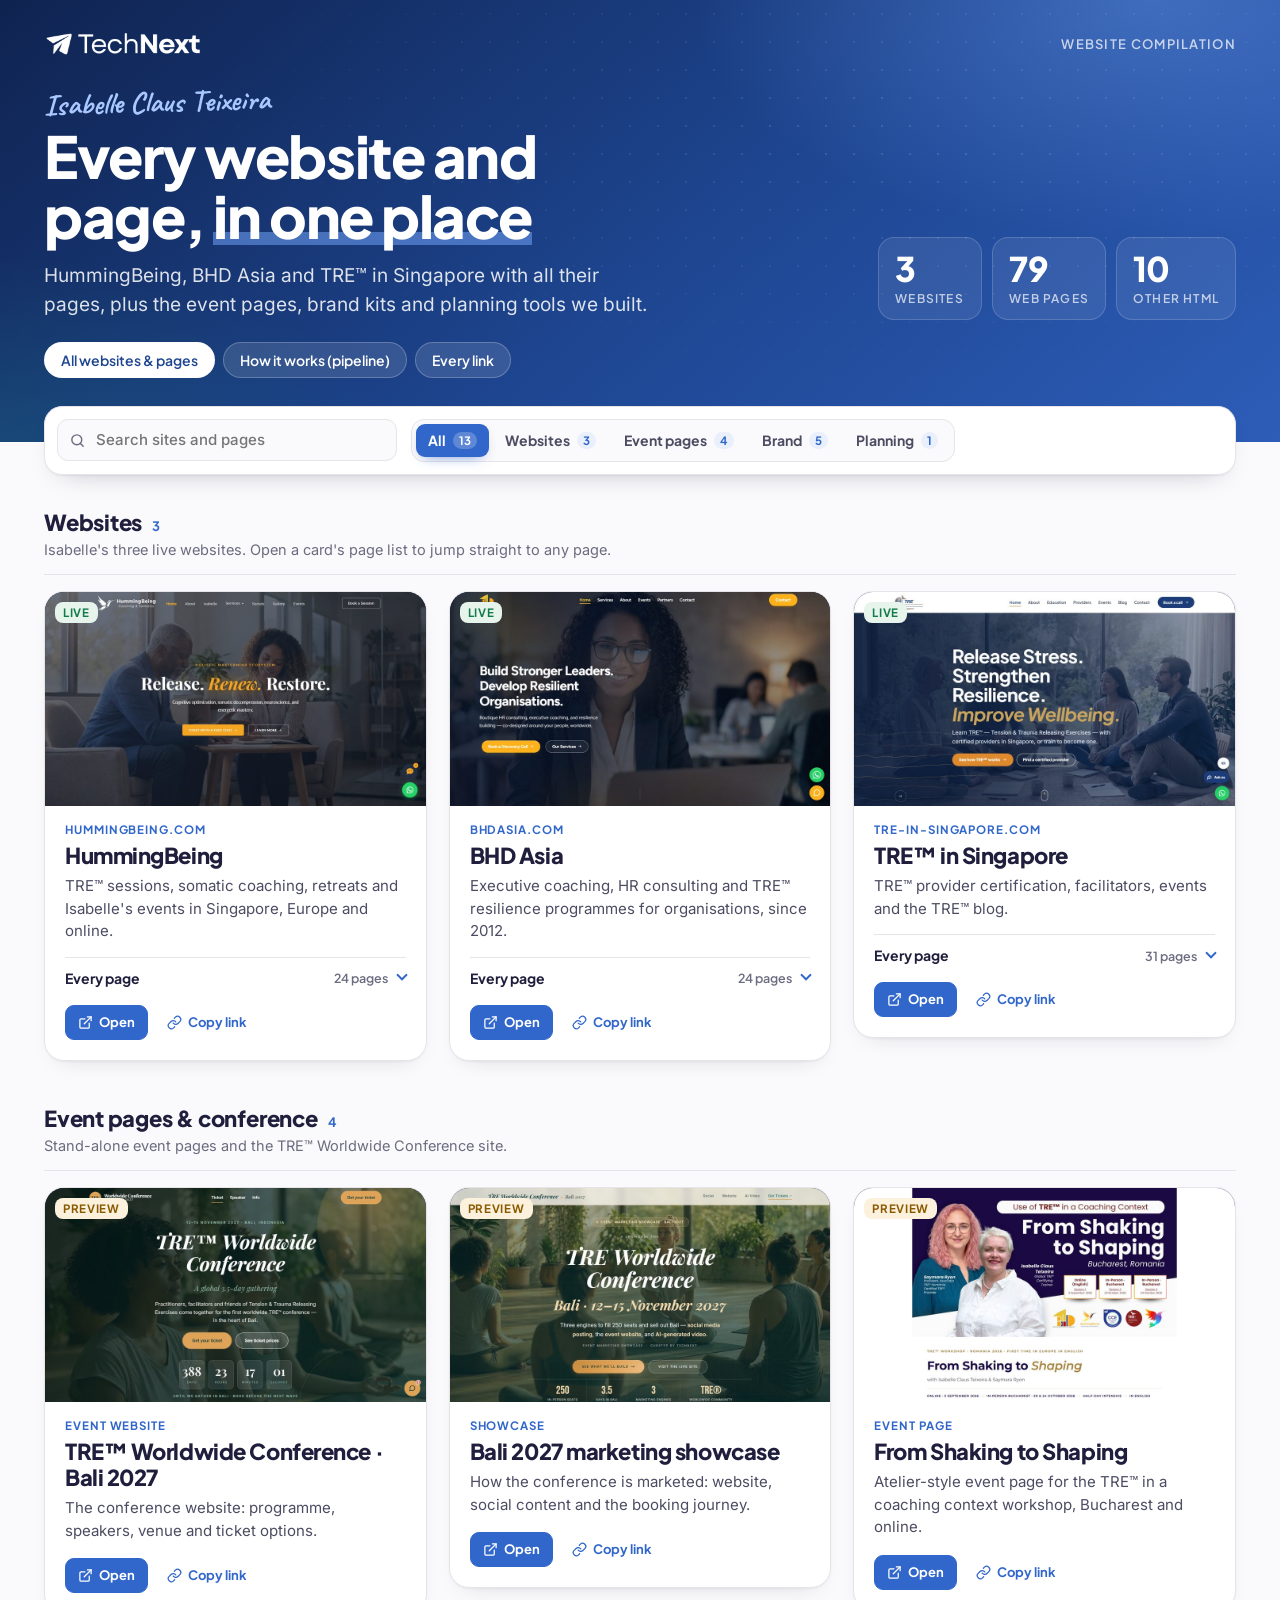
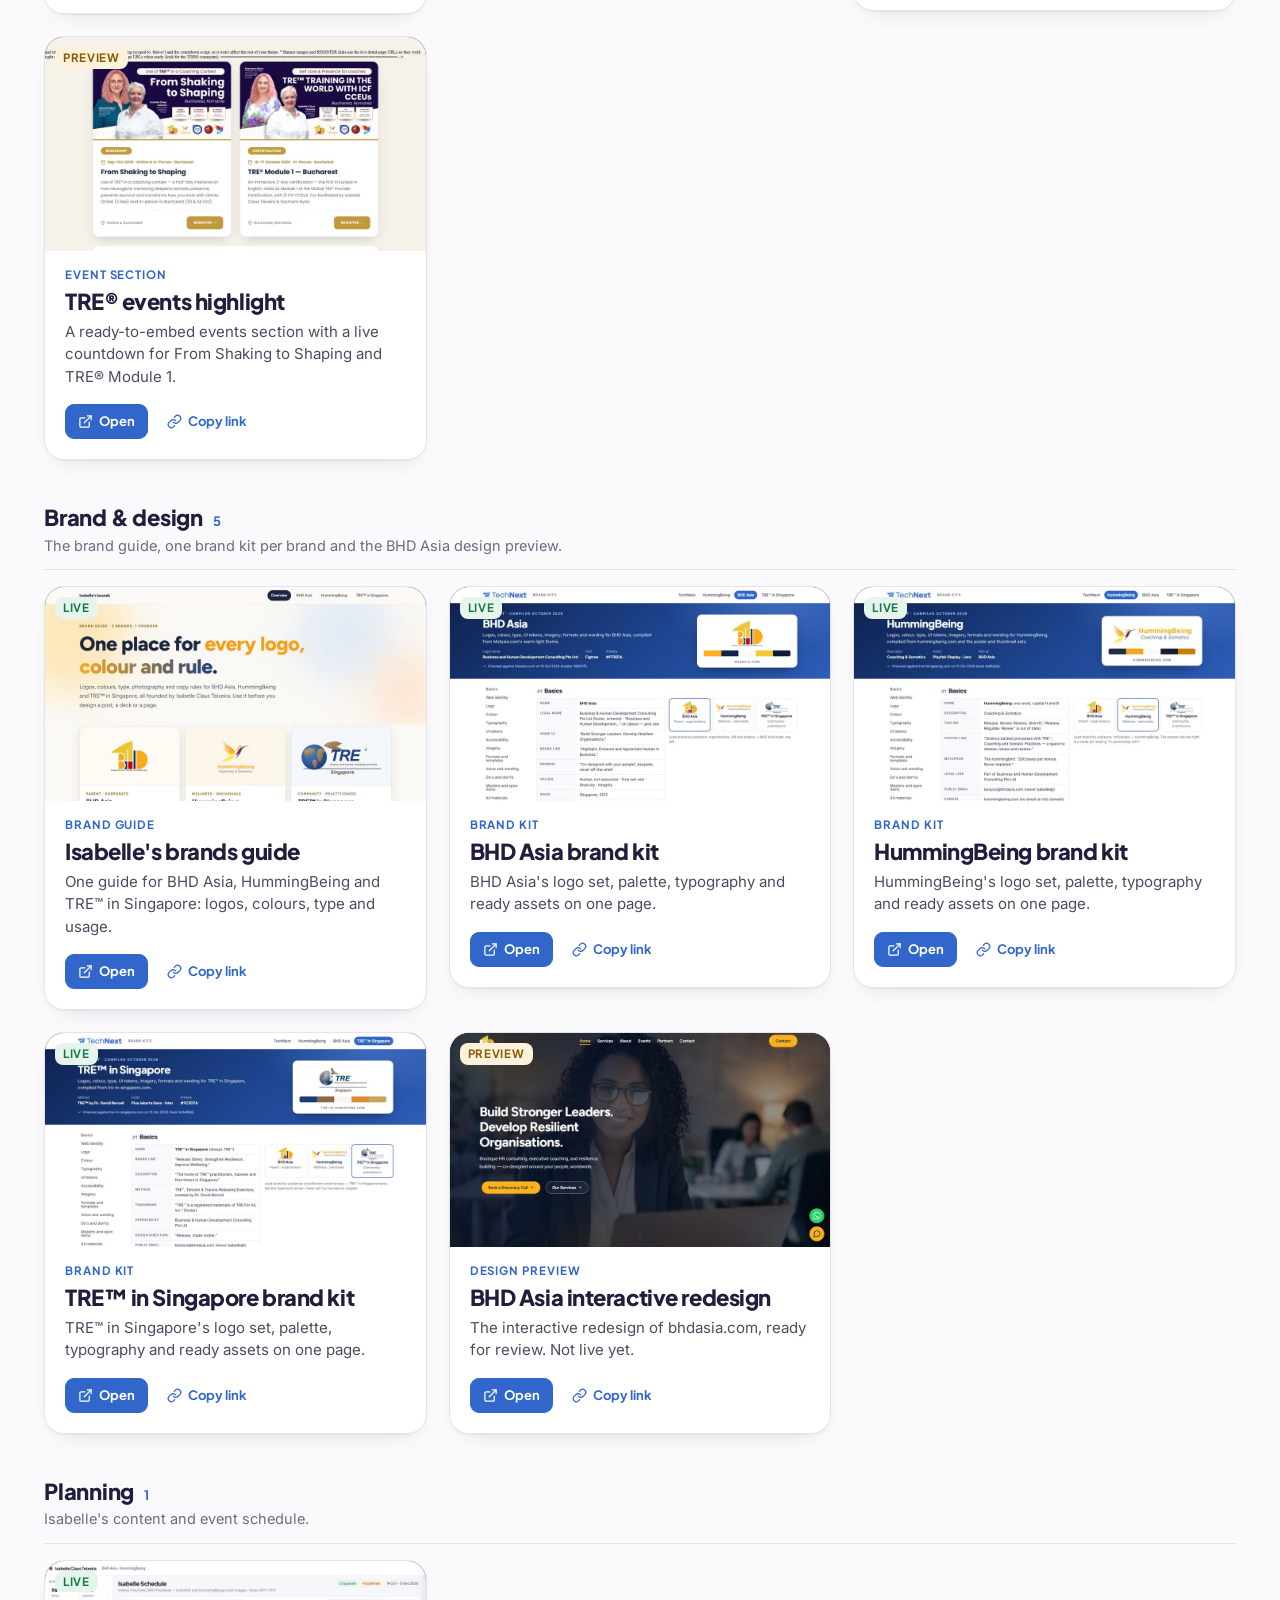
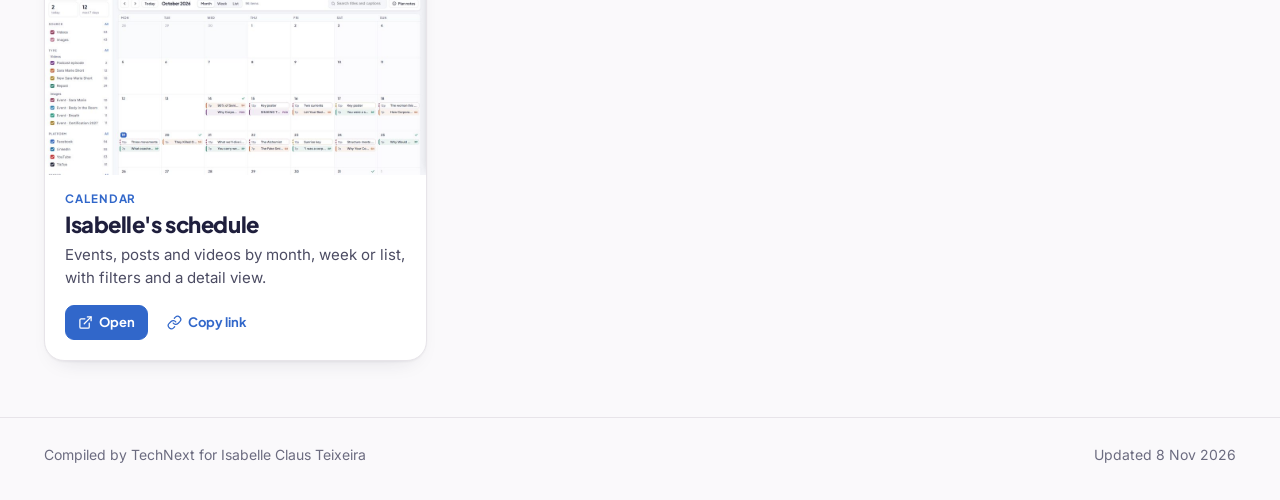
==== commit b977409a: "Hub: pipeline flowchart page + every-link page (305 links), nav on all pages Owner ask 8 Nov 2026: c" ====
--- a/index.html
+++ b/index.html
@@ -11,6 +11,7 @@
 <link rel="apple-touch-icon" href="assets/img/favicon-192.png">
 <link rel="stylesheet" href="assets/fonts.css?v=1">
 <link rel="stylesheet" href="assets/hub.css?v=1">
+<link rel="stylesheet" href="assets/pages.css?v=20261108a">
 </head>
 <body>
 <header class="ix-hero">
@@ -28,6 +29,7 @@
         <div><dt>Other HTML</dt><dd>10</dd></div>
       </dl>
     </div>
+    <nav class="pg-nav" aria-label="Hub pages"><a href="./" aria-current="page">All websites &amp; pages</a><a href="pipeline.html">How it works (pipeline)</a><a href="links.html">Every link</a></nav>
   </div>
 </header>
 <main class="ix-wrap">
@@ -39,7 +41,7 @@
     <div class="ix-empty" id="empty" hidden><b>Nothing matches that search</b><p>Try a page name like “events” or a site like “BHD”.</p></div>
   </div>
 </main>
-<footer class="ix-foot"><div class="ix-wrap"><span>Compiled by TechNext for Isabelle Claus Teixeira</span><span>Updated 19 Oct 2026</span></div></footer>
+<footer class="ix-foot"><div class="ix-wrap"><span>Compiled by TechNext for Isabelle Claus Teixeira</span><span>Updated 8 Nov 2026</span></div></footer>
 <script src="assets/hub.js?v=1" defer></script>
 </body>
 </html>
--- a/assets/pages.css
+++ b/assets/pages.css
@@ -0,0 +1,79 @@
+/* Extra hub pages (pipeline, links) - same tokens as hub.css */
+.pg-nav{display:flex;gap:8px;flex-wrap:wrap;margin-top:22px}
+.pg-nav a{font:600 14px/1 var(--f-display);color:#fff;text-decoration:none;padding:10px 16px;border-radius:999px;background:rgba(255,255,255,.12);border:1px solid rgba(255,255,255,.22)}
+.pg-nav a[aria-current="page"],.pg-nav a:hover{background:#fff;color:var(--blue-700)}
+.pg-sec{margin:56px 0}
+.pg-sec>h2{margin:0 0 6px;font:800 clamp(24px,3vw,32px)/1.15 var(--f-display);color:var(--ink);letter-spacing:-.015em}
+.pg-sec>p.pg-lead{margin:0 0 22px;max-width:760px;color:var(--muted)}
+.pg-card{background:#fff;border:1px solid var(--line);border-radius:20px;padding:26px;box-shadow:0 18px 40px -32px rgba(15,35,80,.35)}
+
+/* flowchart */
+.fl{display:grid;gap:0;counter-reset:st}
+.fl-row{display:grid;grid-template-columns:repeat(var(--n,4),minmax(0,1fr));gap:34px;position:relative}
+.fl-row+.fl-row{margin-top:46px}
+.fl-row+.fl-row::before{content:"";position:absolute;top:-38px;left:50%;width:2px;height:30px;background:var(--blue-300)}
+.fl-row+.fl-row::after{content:"";position:absolute;top:-12px;left:calc(50% - 6px);border:6px solid transparent;border-top-color:var(--blue-300)}
+.nd{position:relative;background:#fff;border:1.5px solid var(--blue-100);border-radius:16px;padding:16px 16px 14px;min-height:100%;
+  box-shadow:0 10px 24px -20px rgba(15,35,80,.5)}
+.nd:not(:last-child)::after{content:"";position:absolute;top:50%;right:-27px;width:20px;height:2px;background:var(--blue-300)}
+.nd:not(:last-child)::before{content:"";position:absolute;top:calc(50% - 6px);right:-33px;border:6px solid transparent;border-left-color:var(--blue-300)}
+.nd b{display:block;font:700 16px/1.25 var(--f-display);color:var(--ink)}
+.nd b::before{counter-increment:st;content:counter(st);display:inline-grid;place-items:center;width:24px;height:24px;margin-right:8px;border-radius:50%;
+  background:var(--blue);color:#fff;font:700 12px/1 var(--f-display);vertical-align:2px}
+.nd p{margin:8px 0 0;font-size:14px;line-height:1.45;color:var(--body)}
+.nd code,.pg-sec code{font:500 12.5px/1.4 ui-monospace,Consolas,monospace;background:var(--blue-050);color:var(--blue-700);padding:1px 5px;border-radius:5px;word-break:break-word}
+.nd .tg{display:flex;gap:5px;flex-wrap:wrap;margin-top:10px}
+.tg span{font:600 11px/1 var(--f-display);letter-spacing:.04em;padding:5px 8px;border-radius:999px;background:var(--alt);border:1px solid var(--line);color:var(--muted)}
+.tg .hb{background:#FFF4DC;border-color:#F3D48B;color:#7A5200}
+.tg .bhd{background:#E8EEFB;border-color:#B9CBF1;color:#1E4691}
+.tg .tre{background:#E6F4EC;border-color:#A9D8BD;color:#137A4A}
+.tg .auto{background:var(--blue);border-color:var(--blue);color:#fff}
+.tg .gate{background:var(--amber-050);border-color:#EBCB8B;color:var(--amber)}
+.nd.is-gate{border-color:#EBCB8B;background:linear-gradient(#fff,#FFFBF2)}
+.nd.is-owner{border-style:dashed;border-color:#C9B5E8;background:#FBF8FF}
+.nd.is-owner b::before{background:#7A5C9E}
+.fl-legend{display:flex;gap:16px;flex-wrap:wrap;margin:18px 0 0;font-size:13px;color:var(--muted)}
+.fl-legend i{display:inline-block;width:14px;height:14px;border-radius:4px;margin-right:6px;vertical-align:-2px;border:1.5px solid var(--blue-100);background:#fff}
+.fl-legend .g{border-color:#EBCB8B;background:#FFFBF2}.fl-legend .o{border:1.5px dashed #C9B5E8;background:#FBF8FF}
+@media (max-width:900px){
+  .fl-row{grid-template-columns:minmax(0,1fr);gap:26px}
+  .pg-card{padding:16px}
+  .nd:not(:last-child)::after{top:auto;bottom:-20px;right:auto;left:50%;width:2px;height:14px}
+  .nd:not(:last-child)::before{top:auto;bottom:-27px;right:auto;left:calc(50% - 6px);border-left-color:transparent;border-top-color:var(--blue-300)}
+}
+
+/* site map + skills */
+.sites3{display:grid;grid-template-columns:repeat(3,minmax(0,1fr));gap:18px}
+.site{border-radius:18px;padding:22px;background:#fff;border:1px solid var(--line);border-top:5px solid var(--c,#3167CA)}
+.site h3{margin:0;font:800 20px/1.2 var(--f-display);color:var(--ink)}
+.site a.u{display:inline-block;margin-top:4px;font:600 14px var(--f-display);color:var(--blue-700)}
+.site dl{margin:14px 0 0;display:grid;grid-template-columns:auto 1fr;gap:6px 12px;font-size:14px}
+.site dt{color:var(--muted);font-weight:600}.site dd{margin:0;color:var(--body);word-break:break-word}
+.skills{display:grid;grid-template-columns:repeat(auto-fill,minmax(280px,1fr));gap:16px}
+.sk{background:#fff;border:1px solid var(--line);border-radius:16px;padding:18px}
+.sk h3{margin:0;font:700 16px/1.3 var(--f-display);color:var(--ink)}
+.sk .k{display:inline-block;margin-bottom:8px;font:700 11px/1 var(--f-display);letter-spacing:.08em;text-transform:uppercase;color:var(--blue)}
+.sk p{margin:8px 0 0;font-size:14px}
+@media (max-width:900px){.sites3{grid-template-columns:1fr}}
+
+/* links */
+.lk-bar{position:sticky;top:0;z-index:5;display:flex;gap:10px;flex-wrap:wrap;align-items:center;padding:14px 0;background:var(--alt)}
+.lk-bar input{flex:1 1 260px;min-width:0;font:400 16px var(--f-body);padding:11px 14px;border:1px solid var(--line);border-radius:12px;background:#fff}
+.lk-bar button{font:600 13px/1 var(--f-display);padding:10px 14px;border-radius:999px;border:1px solid var(--line);background:#fff;color:var(--body);cursor:pointer}
+.lk-bar button[aria-pressed="true"]{background:var(--blue);border-color:var(--blue);color:#fff}
+.lk-toc{display:flex;gap:8px;flex-wrap:wrap;margin:6px 0 0}
+.lk-toc a{font:600 13px/1 var(--f-display);padding:8px 12px;border-radius:999px;background:#fff;border:1px solid var(--line);text-decoration:none;color:var(--blue-700)}
+.lk-grp{margin:40px 0}
+.lk-grp h2{margin:0 0 12px;font:800 22px/1.2 var(--f-display);color:var(--ink)}
+.lk-grp h2 small{font:600 13px var(--f-body);color:var(--muted);margin-left:8px}
+.lk-list{list-style:none;margin:0;padding:0;background:#fff;border:1px solid var(--line);border-radius:16px;overflow:hidden}
+.lk-list li{display:grid;grid-template-columns:minmax(0,1.3fr) minmax(0,1.6fr) auto;gap:14px;align-items:center;padding:12px 16px;border-top:1px solid var(--line)}
+.lk-list li:first-child{border-top:0}
+.lk-t{font:600 15px/1.3 var(--f-display);color:var(--ink)}
+.lk-t small{display:block;margin-top:2px;font:400 13px/1.35 var(--f-body);color:var(--muted)}
+.lk-u{font:500 13px/1.4 ui-monospace,Consolas,monospace;color:var(--blue-700);word-break:break-all}
+.lk-u.path{color:var(--body);cursor:copy}
+.lk-m{display:flex;gap:5px;flex-wrap:wrap;justify-content:flex-end}
+.lk-m .ok{background:var(--green-050);border-color:#A9D8BD;color:var(--green)}
+.lk-m .warn{background:#FDECEC;border-color:#F2B8B8;color:#A12C2C}
+@media (max-width:760px){.lk-list li{grid-template-columns:1fr;gap:6px}.lk-m{justify-content:flex-start}}
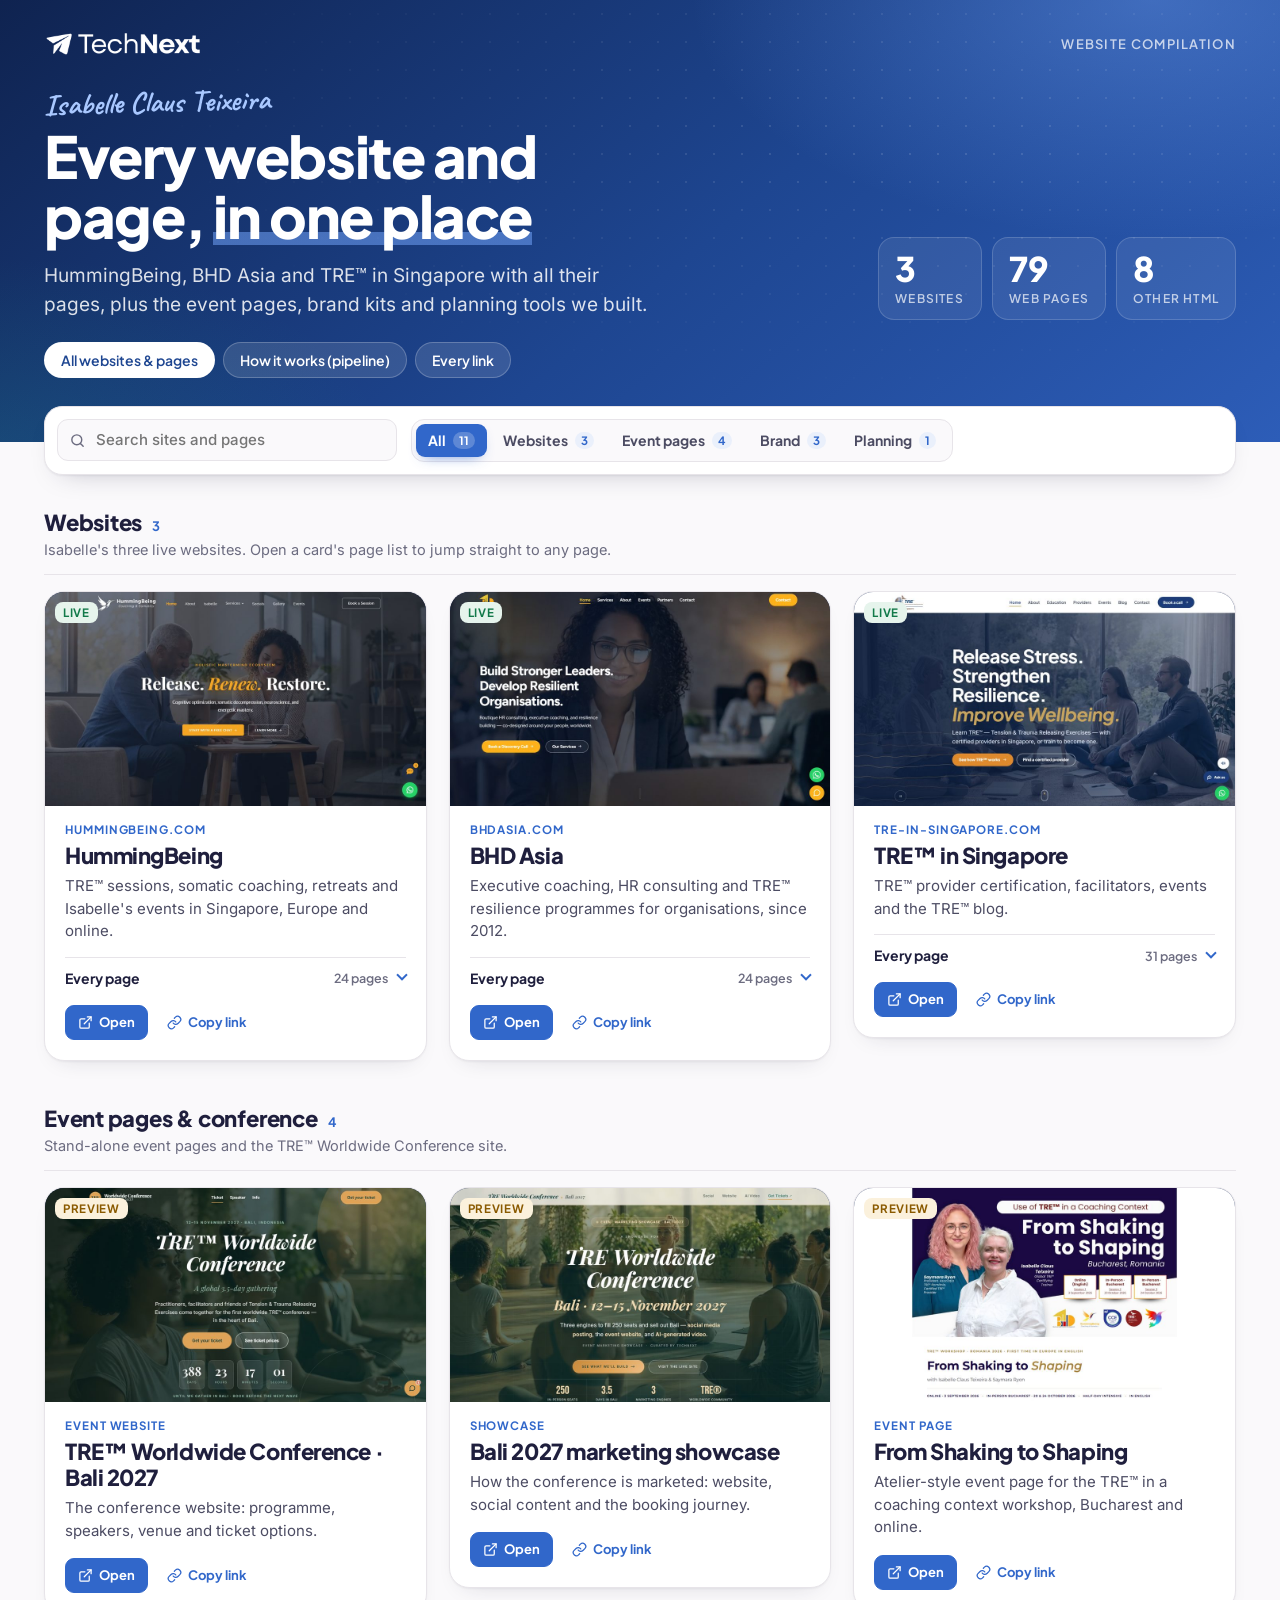
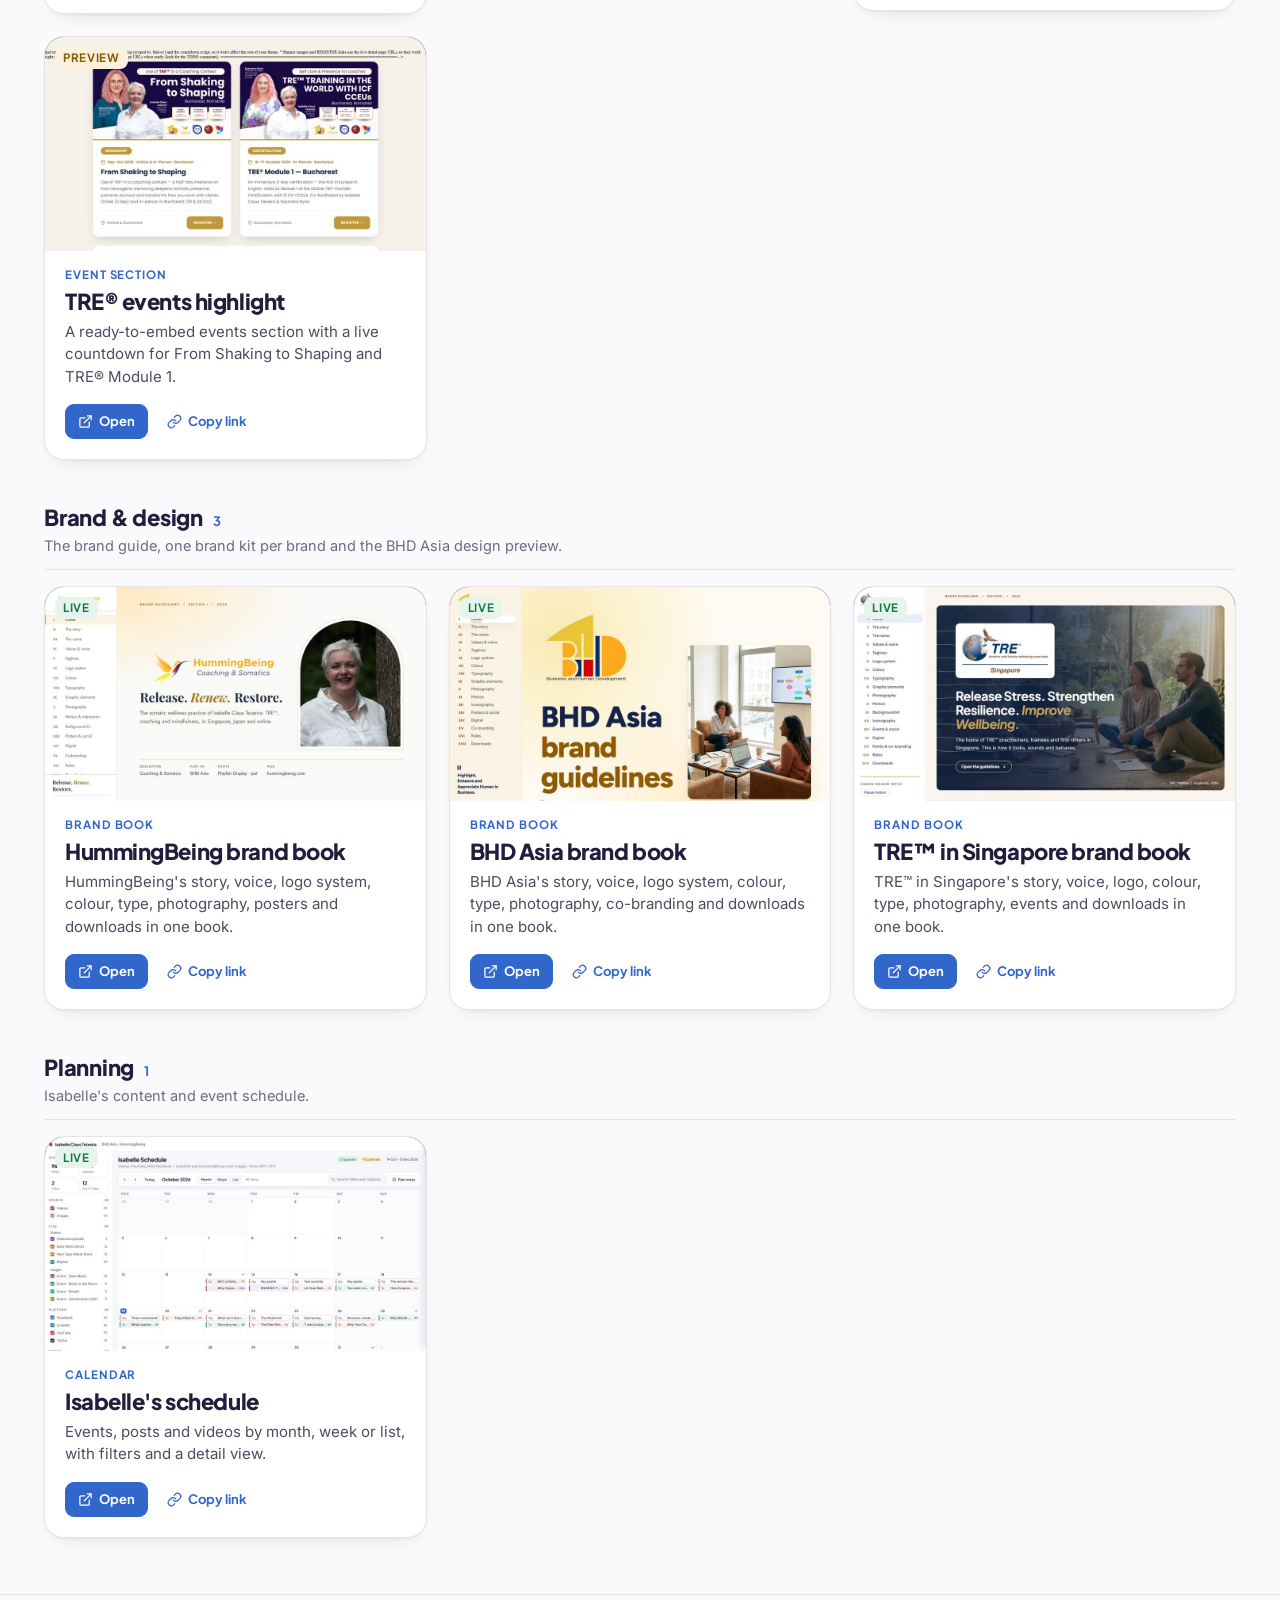
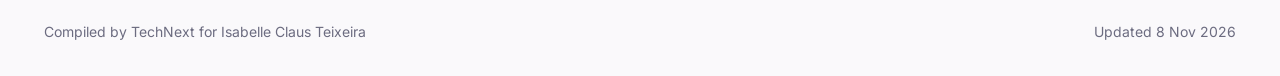
==== commit 735f63cf: "Hub: brand guide + 3 brand kits replaced by the 3 brand books; old BHD design preview card removed C" ====
--- a/index.html
+++ b/index.html
@@ -26,7 +26,7 @@
       <dl class="ix-stats">
         <div><dt>Websites</dt><dd>3</dd></div>
         <div><dt>Web pages</dt><dd>79</dd></div>
-        <div><dt>Other HTML</dt><dd>10</dd></div>
+        <div><dt>Other HTML</dt><dd>8</dd></div>
       </dl>
     </div>
     <nav class="pg-nav" aria-label="Hub pages"><a href="./" aria-current="page">All websites &amp; pages</a><a href="pipeline.html">How it works (pipeline)</a><a href="links.html">Every link</a></nav>
@@ -35,9 +35,9 @@
 <main class="ix-wrap">
   <div class="ix-bar" role="search">
     <label class="ix-q"><svg class="ic" viewBox="0 0 24 24" fill="none" stroke="currentColor" stroke-width="2" stroke-linecap="round" aria-hidden="true"><circle cx="11" cy="11" r="7"/><path d="m20 20-3.5-3.5"/></svg><span class="sr" hidden>Search</span><input id="q" type="search" placeholder="Search sites and pages" aria-label="Search websites and pages" autocomplete="off"></label>
-    <div class="ix-tabs" role="group" aria-label="Show"><button type="button" class="ix-tab" data-tab="all" aria-pressed="true">All <span>13</span></button><button type="button" class="ix-tab" data-tab="sites" aria-pressed="false">Websites <span>3</span></button><button type="button" class="ix-tab" data-tab="events" aria-pressed="false">Event pages <span>4</span></button><button type="button" class="ix-tab" data-tab="brand" aria-pressed="false">Brand <span>5</span></button><button type="button" class="ix-tab" data-tab="plans" aria-pressed="false">Planning <span>1</span></button></div>
+    <div class="ix-tabs" role="group" aria-label="Show"><button type="button" class="ix-tab" data-tab="all" aria-pressed="true">All <span>11</span></button><button type="button" class="ix-tab" data-tab="sites" aria-pressed="false">Websites <span>3</span></button><button type="button" class="ix-tab" data-tab="events" aria-pressed="false">Event pages <span>4</span></button><button type="button" class="ix-tab" data-tab="brand" aria-pressed="false">Brand <span>3</span></button><button type="button" class="ix-tab" data-tab="plans" aria-pressed="false">Planning <span>1</span></button></div>
   </div>
-  <div class="ix-results"><section class="ix-group" data-g="sites" aria-labelledby="g-sites"><header class="ix-gh"><h2 id="g-sites">Websites</h2><span class="ix-n">3</span><p>Isabelle&#x27;s three live websites. Open a card&#x27;s page list to jump straight to any page.</p></header><div class="ix-grid"><article class="ix-card" style="--i:0" data-words="HummingBeing hummingbeing.com TRE™ sessions, somatic coaching, retreats and Isabelle&#x27;s events in Singapore, Europe and online. Live https://hummingbeing.com/"><a class="ix-thumb" href="https://hummingbeing.com/" target="_blank" rel="noopener" tabindex="-1" aria-hidden="true"><img src="assets/img/thumbs/hummingbeing.jpg?v=1" alt="" width="960" height="540" loading="lazy"><img class="ix-thumb-2" src="assets/img/thumbs/hummingbeing-2.jpg?v=1" alt="" width="960" height="540" loading="lazy" decoding="async"><span class="ix-st">Live</span></a><div class="ix-body"><p class="ix-meta">hummingbeing.com</p><h3><a href="https://hummingbeing.com/" target="_blank" rel="noopener">HummingBeing</a></h3><p class="ix-desc">TRE™ sessions, somatic coaching, retreats and Isabelle&#x27;s events in Singapore, Europe and online.</p><details class="ix-pages"><summary>Every page <span class="ix-pc">24 pages</span></summary><ol><li><a href="https://hummingbeing.com/" target="_blank" rel="noopener"><b>TRE™ &amp; Somatic Coaching in Singapore &amp; Online</b><span>/</span></a></li><li><a href="https://hummingbeing.com/about" target="_blank" rel="noopener"><b>About HummingBeing | Science-Backed Somatic Practice</b><span>/about</span></a></li><li><a href="https://hummingbeing.com/isabelle" target="_blank" rel="noopener"><b>Isabelle Claus Teixeira | Global TRE™ Certifying Trainer</b><span>/isabelle</span></a></li><li><a href="https://hummingbeing.com/events" target="_blank" rel="noopener"><b>Upcoming TRE™ Workshops &amp; Events</b><span>/events</span></a></li><li><a href="https://hummingbeing.com/event-selfcare-coaches-singapore" target="_blank" rel="noopener"><b>Nervous System Regulation for Coaches | Singapore</b><span>/event-selfcare-coaches-singapore</span></a></li><li><a href="https://hummingbeing.com/event-shaking-to-shaping" target="_blank" rel="noopener"><b>From Shaking to Shaping | TRE™ Workshop, Romania</b><span>/event-shaking-to-shaping</span></a></li><li><a href="https://hummingbeing.com/event-tre-module1-lisbon" target="_blank" rel="noopener"><b>TRE™ Module 1 Lisbon | ICF CCEUs</b><span>/event-tre-module1-lisbon</span></a></li><li><a href="https://hummingbeing.com/event-tre-module1-bucharest" target="_blank" rel="noopener"><b>TRE™ Module 1 Bucharest | ICF CCEUs</b><span>/event-tre-module1-bucharest</span></a></li><li><a href="https://hummingbeing.com/event-internal-alchemy" target="_blank" rel="noopener"><b>Internal Alchemy Workshop with Simba | Singapore</b><span>/event-internal-alchemy</span></a></li><li><a href="https://hummingbeing.com/event-shaking-online" target="_blank" rel="noopener"><b>From Shaking to Shaping — Online</b><span>/event-shaking-online</span></a></li><li><a href="https://hummingbeing.com/holistic-mastermind" target="_blank" rel="noopener"><b>Holistic Mastermind: Somatic Coaching for Leaders</b><span>/holistic-mastermind</span></a></li><li><a href="https://hummingbeing.com/tre-certification" target="_blank" rel="noopener"><b>TRE™ Certification Singapore | Become a TRE™ Provider</b><span>/tre-certification</span></a></li><li><a href="https://hummingbeing.com/retreats-workshops" target="_blank" rel="noopener"><b>Somatic Retreats &amp; TRE™ Workshops | Singapore &amp; Japan</b><span>/retreats-workshops</span></a></li><li><a href="https://hummingbeing.com/book" target="_blank" rel="noopener"><b>Book a TRE™ or Coaching Session | Free Discovery Call</b><span>/book</span></a></li><li><a href="https://hummingbeing.com/gallery" target="_blank" rel="noopener"><b>Gallery: TRE™ Trainings, Workshops &amp; Podcast</b><span>/gallery</span></a></li><li><a href="https://hummingbeing.com/socials" target="_blank" rel="noopener"><b>Follow HummingBeing | Isabelle Claus Teixeira</b><span>/socials</span></a></li><li><a href="https://hummingbeing.com/tre-faq" target="_blank" rel="noopener"><b>TRE™ FAQ: Your Questions Answered</b><span>/tre-faq</span></a></li><li><a href="https://hummingbeing.com/is-tre-safe" target="_blank" rel="noopener"><b>Is TRE™ Safe? What to Know Before You Start</b><span>/is-tre-safe</span></a></li><li><a href="https://hummingbeing.com/tre-icf-cceu" target="_blank" rel="noopener"><b>TRE™ Training with ICF CCEs for Coaches</b><span>/tre-icf-cceu</span></a></li><li><a href="https://hummingbeing.com/online-session-preparation" target="_blank" rel="noopener"><b>Preparing for Your Online TRE™ Session</b><span>/online-session-preparation</span></a></li><li><a href="https://hummingbeing.com/event-certification-2027" target="_blank" rel="noopener"><b>TRE™ Certification &amp; Advanced Trainings 2027</b><span>/event-certification-2027</span></a></li><li><a href="https://hummingbeing.com/event-feminine-masculine-energetics" target="_blank" rel="noopener"><b>Navigating Feminine &amp; Masculine Energetics</b><span>/event-feminine-masculine-energetics</span></a></li><li><a href="https://hummingbeing.com/event-body-in-the-room" target="_blank" rel="noopener"><b>The Body in the Room | Aun Ali</b><span>/event-body-in-the-room</span></a></li><li><a href="https://hummingbeing.com/event-breath-as-medicine" target="_blank" rel="noopener"><b>Breath as a medicine | Ania Zielińska</b><span>/event-breath-as-medicine</span></a></li></ol></details><div class="ix-acts"><a class="ix-btn ix-btn--p" href="https://hummingbeing.com/" target="_blank" rel="noopener"><svg class="ic" viewBox="0 0 24 24" fill="none" stroke="currentColor" stroke-width="2" stroke-linecap="round" stroke-linejoin="round" aria-hidden="true"><path d="M15 3h6v6"/><path d="M10 14 21 3"/><path d="M18 13v6a2 2 0 0 1-2 2H5a2 2 0 0 1-2-2V8a2 2 0 0 1 2-2h6"/></svg>Open</a><button type="button" class="ix-btn ix-btn--t ix-copy" data-url="https://hummingbeing.com/"><svg class="ic" viewBox="0 0 24 24" fill="none" stroke="currentColor" stroke-width="2" stroke-linecap="round" stroke-linejoin="round" aria-hidden="true"><path d="M10 13a5 5 0 0 0 7.54.54l3-3a5 5 0 0 0-7.07-7.07l-1.72 1.71"/><path d="M14 11a5 5 0 0 0-7.54-.54l-3 3a5 5 0 0 0 7.07 7.07l1.71-1.71"/></svg><span class="ix-cl">Copy link</span></button></div></div></article><article class="ix-card" style="--i:1" data-words="BHD Asia bhdasia.com Executive coaching, HR consulting and TRE™ resilience programmes for organisations, since 2012. Live https://bhdasia.com/"><a class="ix-thumb" href="https://bhdasia.com/" target="_blank" rel="noopener" tabindex="-1" aria-hidden="true"><img src="assets/img/thumbs/bhdasia.jpg?v=1" alt="" width="960" height="540" loading="lazy"><img class="ix-thumb-2" src="assets/img/thumbs/bhdasia-2.jpg?v=1" alt="" width="960" height="540" loading="lazy" decoding="async"><span class="ix-st">Live</span></a><div class="ix-body"><p class="ix-meta">bhdasia.com</p><h3><a href="https://bhdasia.com/" target="_blank" rel="noopener">BHD Asia</a></h3><p class="ix-desc">Executive coaching, HR consulting and TRE™ resilience programmes for organisations, since 2012.</p><details class="ix-pages"><summary>Every page <span class="ix-pc">24 pages</span></summary><ol><li><a href="https://bhdasia.com/" target="_blank" rel="noopener"><b>Executive Coaching &amp; HR Consulting in Singapore</b><span>/</span></a></li><li><a href="https://bhdasia.com/events" target="_blank" rel="noopener"><b>TRE™ Workshops &amp; Certification Events 2026–2027</b><span>/events</span></a></li><li><a href="https://bhdasia.com/services" target="_blank" rel="noopener"><b>Executive Coaching &amp; Leadership Development Services</b><span>/services</span></a></li><li><a href="https://bhdasia.com/about" target="_blank" rel="noopener"><b>About BHD Asia | Leadership Coaching Consultancy, Singapore</b><span>/about</span></a></li><li><a href="https://bhdasia.com/contact" target="_blank" rel="noopener"><b>Contact BHD Asia | Book a Free Discovery Call in Singapore</b><span>/contact</span></a></li><li><a href="https://bhdasia.com/isabelle" target="_blank" rel="noopener"><b>Isabelle Claus Teixeira | Executive Coach Singapore</b><span>/isabelle</span></a></li><li><a href="https://bhdasia.com/event-certification-2027" target="_blank" rel="noopener"><b>TRE™ Provider Certification 2027 | Singapore</b><span>/event-certification-2027</span></a></li><li><a href="https://bhdasia.com/event-body-in-the-room" target="_blank" rel="noopener"><b>The Body in the Room | Aun Ali</b><span>/event-body-in-the-room</span></a></li><li><a href="https://bhdasia.com/event-breath-as-medicine" target="_blank" rel="noopener"><b>Breath as a medicine | Ania Zielińska</b><span>/event-breath-as-medicine</span></a></li><li><a href="https://bhdasia.com/event-feminine-masculine" target="_blank" rel="noopener"><b>Navigating Feminine &amp; Masculine Energetics | Sara Marie</b><span>/event-feminine-masculine</span></a></li><li><a href="https://bhdasia.com/event-internal-alchemy" target="_blank" rel="noopener"><b>Internal Alchemy Introductory Workshop | Singapore 1 Sep 2026</b><span>/event-internal-alchemy</span></a></li><li><a href="https://bhdasia.com/event-module1-bucharest" target="_blank" rel="noopener"><b>TRE™ Module 1 Bucharest — Oct 15–17 2026</b><span>/event-module1-bucharest</span></a></li><li><a href="https://bhdasia.com/event-module1-singapore" target="_blank" rel="noopener"><b>Nervous System Regulation Workshop | Singapore Aug 2026</b><span>/event-module1-singapore</span></a></li><li><a href="https://bhdasia.com/event-shaking-shaping" target="_blank" rel="noopener"><b>From Shaking to Shaping — TRE™ Workshop | Romania 2026</b><span>/event-shaking-shaping</span></a></li><li><a href="https://bhdasia.com/event-shaking-shaping-oct8" target="_blank" rel="noopener"><b>From Shaking to Shaping — Online | 8 October 2026</b><span>/event-shaking-shaping-oct8</span></a></li><li><a href="https://bhdasia.com/jasmine" target="_blank" rel="noopener"><b>Dr. Jasmine Low | Organisational Psychologist</b><span>/jasmine</span></a></li><li><a href="https://bhdasia.com/rina" target="_blank" rel="noopener"><b>Rina Ho | Executive Coach &amp; TRE™ Practitioner</b><span>/rina</span></a></li><li><a href="https://bhdasia.com/simba" target="_blank" rel="noopener"><b>Simba Stenqvist | Somatic Practitioner &amp; TRE™</b><span>/simba</span></a></li><li><a href="https://bhdasia.com/partners" target="_blank" rel="noopener"><b>Partners &amp; Accreditations | ICF &amp; TRE™ Networks</b><span>/partners</span></a></li><li><a href="https://bhdasia.com/online-session-preparation" target="_blank" rel="noopener"><b>Preparing for Your Online TRE™ Session</b><span>/online-session-preparation</span></a></li><li><a href="https://bhdasia.com/code" target="_blank" rel="noopener"><b>Code of Practice</b><span>/code</span></a></li><li><a href="https://bhdasia.com/inclusivity" target="_blank" rel="noopener"><b>Inclusivity Statement</b><span>/inclusivity</span></a></li><li><a href="https://bhdasia.com/privacy" target="_blank" rel="noopener"><b>Privacy Statement</b><span>/privacy</span></a></li><li><a href="https://bhdasia.com/terms" target="_blank" rel="noopener"><b>Terms &amp; Conditions</b><span>/terms</span></a></li></ol></details><div class="ix-acts"><a class="ix-btn ix-btn--p" href="https://bhdasia.com/" target="_blank" rel="noopener"><svg class="ic" viewBox="0 0 24 24" fill="none" stroke="currentColor" stroke-width="2" stroke-linecap="round" stroke-linejoin="round" aria-hidden="true"><path d="M15 3h6v6"/><path d="M10 14 21 3"/><path d="M18 13v6a2 2 0 0 1-2 2H5a2 2 0 0 1-2-2V8a2 2 0 0 1 2-2h6"/></svg>Open</a><button type="button" class="ix-btn ix-btn--t ix-copy" data-url="https://bhdasia.com/"><svg class="ic" viewBox="0 0 24 24" fill="none" stroke="currentColor" stroke-width="2" stroke-linecap="round" stroke-linejoin="round" aria-hidden="true"><path d="M10 13a5 5 0 0 0 7.54.54l3-3a5 5 0 0 0-7.07-7.07l-1.72 1.71"/><path d="M14 11a5 5 0 0 0-7.54-.54l-3 3a5 5 0 0 0 7.07 7.07l1.71-1.71"/></svg><span class="ix-cl">Copy link</span></button></div></div></article><article class="ix-card" style="--i:2" data-words="TRE™ in Singapore tre-in-singapore.com TRE™ provider certification, facilitators, events and the TRE™ blog. Live https://tre-in-singapore.com/"><a class="ix-thumb" href="https://tre-in-singapore.com/" target="_blank" rel="noopener" tabindex="-1" aria-hidden="true"><img src="assets/img/thumbs/tre-singapore.jpg?v=1" alt="" width="960" height="540" loading="lazy"><img class="ix-thumb-2" src="assets/img/thumbs/tre-singapore-2.jpg?v=1" alt="" width="960" height="540" loading="lazy" decoding="async"><span class="ix-st">Live</span></a><div class="ix-body"><p class="ix-meta">tre-in-singapore.com</p><h3><a href="https://tre-in-singapore.com/" target="_blank" rel="noopener">TRE™ in Singapore</a></h3><p class="ix-desc">TRE™ provider certification, facilitators, events and the TRE™ blog.</p><details class="ix-pages"><summary>Every page <span class="ix-pc">31 pages</span></summary><ol><li><a href="https://tre-in-singapore.com/" target="_blank" rel="noopener"><b>TRE™ Singapore — Tension &amp; Trauma Releasing Exercises</b><span>/</span></a></li><li><a href="https://tre-in-singapore.com/about" target="_blank" rel="noopener"><b>About TRE™ in Singapore — Founded by Isabelle Claus Teixeira</b><span>/about</span></a></li><li><a href="https://tre-in-singapore.com/education" target="_blank" rel="noopener"><b>TRE™ Certification Singapore — Become a Certified Provider</b><span>/education</span></a></li><li><a href="https://tre-in-singapore.com/facilitators" target="_blank" rel="noopener"><b>Certified TRE™ Providers in Singapore</b><span>/facilitators</span></a></li><li><a href="https://tre-in-singapore.com/events" target="_blank" rel="noopener"><b>TRE™ Workshops &amp; Events — Singapore and Online</b><span>/events</span></a></li><li><a href="https://tre-in-singapore.com/online-session-guide" target="_blank" rel="noopener"><b>Online TRE™ Session Guide — Zoom, Camera &amp; Space Setup</b><span>/online-session-guide</span></a></li><li><a href="https://tre-in-singapore.com/blog" target="_blank" rel="noopener"><b>TRE™ Blog — Trauma Release, Stress &amp; the Nervous System</b><span>/blog</span></a></li><li><a href="https://tre-in-singapore.com/contact" target="_blank" rel="noopener"><b>Contact TRE™ in Singapore — Book a Call or WhatsApp</b><span>/contact</span></a></li><li><a href="https://tre-in-singapore.com/blog/what-is-tre" target="_blank" rel="noopener"><b>What is TRE™? Tension &amp; Trauma Releasing Exercises Explained</b><span>/blog/what-is-tre</span></a></li><li><a href="https://tre-in-singapore.com/blog/science-of-neurogenic-tremors" target="_blank" rel="noopener"><b>Why the Body Shakes: The Science of Neurogenic Tremors</b><span>/blog/science-of-neurogenic-tremors</span></a></li><li><a href="https://tre-in-singapore.com/blog/your-first-tre-session" target="_blank" rel="noopener"><b>Your First TRE™ Session in Singapore: How to Prepare</b><span>/blog/your-first-tre-session</span></a></li><li><a href="https://tre-in-singapore.com/blog/tre-for-coaches" target="_blank" rel="noopener"><b>TRE™ for Coaches: From Shaking to Shaping</b><span>/blog/tre-for-coaches</span></a></li><li><a href="https://tre-in-singapore.com/blog/nervous-system-habits-for-the-workday" target="_blank" rel="noopener"><b>Five Nervous-System Habits for Singapore&#x27;s Workday</b><span>/blog/nervous-system-habits-for-the-workday</span></a></li><li><a href="https://tre-in-singapore.com/blog/from-provider-to-certifying-trainer" target="_blank" rel="noopener"><b>From Provider to Certifying Trainer: Isabelle&#x27;s TRE™ Journey</b><span>/blog/from-provider-to-certifying-trainer</span></a></li><li><a href="https://tre-in-singapore.com/events/tre-provider-certification-singapore" target="_blank" rel="noopener"><b>Become a Certified TRE™ Provider — Singapore (Modules 1–3)</b><span>/events/tre-provider-certification-singapore</span></a></li><li><a href="https://tre-in-singapore.com/events/from-shaking-to-shaping-bucharest" target="_blank" rel="noopener"><b>From Shaking to Shaping — Use of TRE™ in a Coaching Context</b><span>/events/from-shaking-to-shaping-bucharest</span></a></li><li><a href="https://tre-in-singapore.com/events/feminine-masculine-energetics-corporate" target="_blank" rel="noopener"><b>Feminine &amp; Masculine Energetics in Corporate Structures</b><span>/events/feminine-masculine-energetics-corporate</span></a></li><li><a href="https://tre-in-singapore.com/events/the-body-in-the-room" target="_blank" rel="noopener"><b>The Body in the Room — TRE™ &amp; Somatic Practice in Psychotherapy</b><span>/events/the-body-in-the-room</span></a></li><li><a href="https://tre-in-singapore.com/events/breath-as-medicine" target="_blank" rel="noopener"><b>Breath as a medicine — Introduction to pranayama</b><span>/events/breath-as-medicine</span></a></li><li><a href="https://tre-in-singapore.com/events/tre-module-3-singapore" target="_blank" rel="noopener"><b>TRE™ Module 3 — Teaching TRE™ to Groups</b><span>/events/tre-module-3-singapore</span></a></li><li><a href="https://tre-in-singapore.com/events/tre-provider-certification-2027-singapore" target="_blank" rel="noopener"><b>Become a Certified TRE™ Provider — 2027 Cohort (Singapore)</b><span>/events/tre-provider-certification-2027-singapore</span></a></li><li><a href="https://tre-in-singapore.com/events/tre-module-1-bucharest" target="_blank" rel="noopener"><b>TRE™ Module 1 — Bucharest, Romania (in English)</b><span>/events/tre-module-1-bucharest</span></a></li><li><a href="https://tre-in-singapore.com/events/from-shaking-to-shaping-online" target="_blank" rel="noopener"><b>From Shaking to Shaping — Live Online Workshop</b><span>/events/from-shaking-to-shaping-online</span></a></li><li><a href="https://tre-in-singapore.com/events/tre-module-2-singapore" target="_blank" rel="noopener"><b>TRE™ Module 2 — Teaching TRE™ to One Person</b><span>/events/tre-module-2-singapore</span></a></li><li><a href="https://tre-in-singapore.com/events/from-shaking-to-shaping-online-sep3" target="_blank" rel="noopener"><b>From Shaking to Shaping — Online (3 September 2026)</b><span>/events/from-shaking-to-shaping-online-sep3</span></a></li><li><a href="https://tre-in-singapore.com/events/internal-alchemy-singapore" target="_blank" rel="noopener"><b>Internal Alchemy — Introductory Workshop</b><span>/events/internal-alchemy-singapore</span></a></li><li><a href="https://tre-in-singapore.com/events/nervous-system-regulation-coaches-singapore" target="_blank" rel="noopener"><b>Nervous System Regulation &amp; Neurogenic Tremoring for Coaches</b><span>/events/nervous-system-regulation-coaches-singapore</span></a></li><li><a href="https://tre-in-singapore.com/facilitators/isabelle-claus-teixeira" target="_blank" rel="noopener"><b>Isabelle Claus Teixeira — Certifying Trainer</b><span>/facilitators/isabelle-claus-teixeira</span></a></li><li><a href="https://tre-in-singapore.com/facilitators/yan" target="_blank" rel="noopener"><b>Yan Lau — Certified Provider</b><span>/facilitators/yan</span></a></li><li><a href="https://tre-in-singapore.com/facilitators/nikki-tay" target="_blank" rel="noopener"><b>Nikki Tay — Certified Provider</b><span>/facilitators/nikki-tay</span></a></li><li><a href="https://tre-in-singapore.com/facilitators/rina-ho" target="_blank" rel="noopener"><b>Rina Ho — Certified Provider</b><span>/facilitators/rina-ho</span></a></li></ol></details><div class="ix-acts"><a class="ix-btn ix-btn--p" href="https://tre-in-singapore.com/" target="_blank" rel="noopener"><svg class="ic" viewBox="0 0 24 24" fill="none" stroke="currentColor" stroke-width="2" stroke-linecap="round" stroke-linejoin="round" aria-hidden="true"><path d="M15 3h6v6"/><path d="M10 14 21 3"/><path d="M18 13v6a2 2 0 0 1-2 2H5a2 2 0 0 1-2-2V8a2 2 0 0 1 2-2h6"/></svg>Open</a><button type="button" class="ix-btn ix-btn--t ix-copy" data-url="https://tre-in-singapore.com/"><svg class="ic" viewBox="0 0 24 24" fill="none" stroke="currentColor" stroke-width="2" stroke-linecap="round" stroke-linejoin="round" aria-hidden="true"><path d="M10 13a5 5 0 0 0 7.54.54l3-3a5 5 0 0 0-7.07-7.07l-1.72 1.71"/><path d="M14 11a5 5 0 0 0-7.54-.54l-3 3a5 5 0 0 0 7.07 7.07l1.71-1.71"/></svg><span class="ix-cl">Copy link</span></button></div></div></article></div></section><section class="ix-group" data-g="events" aria-labelledby="g-events"><header class="ix-gh"><h2 id="g-events">Event pages &amp; conference</h2><span class="ix-n">4</span><p>Stand-alone event pages and the TRE™ Worldwide Conference site.</p></header><div class="ix-grid"><article class="ix-card" style="--i:3" data-words="TRE™ Worldwide Conference · Bali 2027 Event website The conference website: programme, speakers, venue and ticket options. Preview https://technextmarketing.github.io/tre-bali-conference/"><a class="ix-thumb" href="https://technextmarketing.github.io/tre-bali-conference/" target="_blank" rel="noopener" tabindex="-1" aria-hidden="true"><img src="assets/img/thumbs/tre-bali.jpg?v=1" alt="" width="960" height="540" loading="lazy"><img class="ix-thumb-2" src="assets/img/thumbs/tre-bali-2.jpg?v=1" alt="" width="960" height="540" loading="lazy" decoding="async"><span class="ix-st ix-st--preview">Preview</span></a><div class="ix-body"><p class="ix-meta">Event website</p><h3><a href="https://technextmarketing.github.io/tre-bali-conference/" target="_blank" rel="noopener">TRE™ Worldwide Conference · Bali 2027</a></h3><p class="ix-desc">The conference website: programme, speakers, venue and ticket options.</p><div class="ix-acts"><a class="ix-btn ix-btn--p" href="https://technextmarketing.github.io/tre-bali-conference/" target="_blank" rel="noopener"><svg class="ic" viewBox="0 0 24 24" fill="none" stroke="currentColor" stroke-width="2" stroke-linecap="round" stroke-linejoin="round" aria-hidden="true"><path d="M15 3h6v6"/><path d="M10 14 21 3"/><path d="M18 13v6a2 2 0 0 1-2 2H5a2 2 0 0 1-2-2V8a2 2 0 0 1 2-2h6"/></svg>Open</a><button type="button" class="ix-btn ix-btn--t ix-copy" data-url="https://technextmarketing.github.io/tre-bali-conference/"><svg class="ic" viewBox="0 0 24 24" fill="none" stroke="currentColor" stroke-width="2" stroke-linecap="round" stroke-linejoin="round" aria-hidden="true"><path d="M10 13a5 5 0 0 0 7.54.54l3-3a5 5 0 0 0-7.07-7.07l-1.72 1.71"/><path d="M14 11a5 5 0 0 0-7.54-.54l-3 3a5 5 0 0 0 7.07 7.07l1.71-1.71"/></svg><span class="ix-cl">Copy link</span></button></div></div></article><article class="ix-card" style="--i:4" data-words="Bali 2027 marketing showcase Showcase How the conference is marketed: website, social content and the booking journey. Preview https://technextmarketing.github.io/tre-bali-marketing-showcase/"><a class="ix-thumb" href="https://technextmarketing.github.io/tre-bali-marketing-showcase/" target="_blank" rel="noopener" tabindex="-1" aria-hidden="true"><img src="assets/img/thumbs/tre-bali-showcase.jpg?v=1" alt="" width="960" height="540" loading="lazy"><img class="ix-thumb-2" src="assets/img/thumbs/tre-bali-showcase-2.jpg?v=1" alt="" width="960" height="540" loading="lazy" decoding="async"><span class="ix-st ix-st--preview">Preview</span></a><div class="ix-body"><p class="ix-meta">Showcase</p><h3><a href="https://technextmarketing.github.io/tre-bali-marketing-showcase/" target="_blank" rel="noopener">Bali 2027 marketing showcase</a></h3><p class="ix-desc">How the conference is marketed: website, social content and the booking journey.</p><div class="ix-acts"><a class="ix-btn ix-btn--p" href="https://technextmarketing.github.io/tre-bali-marketing-showcase/" target="_blank" rel="noopener"><svg class="ic" viewBox="0 0 24 24" fill="none" stroke="currentColor" stroke-width="2" stroke-linecap="round" stroke-linejoin="round" aria-hidden="true"><path d="M15 3h6v6"/><path d="M10 14 21 3"/><path d="M18 13v6a2 2 0 0 1-2 2H5a2 2 0 0 1-2-2V8a2 2 0 0 1 2-2h6"/></svg>Open</a><button type="button" class="ix-btn ix-btn--t ix-copy" data-url="https://technextmarketing.github.io/tre-bali-marketing-showcase/"><svg class="ic" viewBox="0 0 24 24" fill="none" stroke="currentColor" stroke-width="2" stroke-linecap="round" stroke-linejoin="round" aria-hidden="true"><path d="M10 13a5 5 0 0 0 7.54.54l3-3a5 5 0 0 0-7.07-7.07l-1.72 1.71"/><path d="M14 11a5 5 0 0 0-7.54-.54l-3 3a5 5 0 0 0 7.07 7.07l1.71-1.71"/></svg><span class="ix-cl">Copy link</span></button></div></div></article><article class="ix-card" style="--i:5" data-words="From Shaking to Shaping Event page Atelier-style event page for the TRE™ in a coaching context workshop, Bucharest and online. Preview https://technextsg.github.io/atelier-event-pages/detail-pages/event-shaking-to-shaping.html"><a class="ix-thumb" href="https://technextsg.github.io/atelier-event-pages/detail-pages/event-shaking-to-shaping.html" target="_blank" rel="noopener" tabindex="-1" aria-hidden="true"><img src="assets/img/thumbs/atelier-shaking.jpg?v=1" alt="" width="960" height="540" loading="lazy"><img class="ix-thumb-2" src="assets/img/thumbs/atelier-shaking-2.jpg?v=1" alt="" width="960" height="540" loading="lazy" decoding="async"><span class="ix-st ix-st--preview">Preview</span></a><div class="ix-body"><p class="ix-meta">Event page</p><h3><a href="https://technextsg.github.io/atelier-event-pages/detail-pages/event-shaking-to-shaping.html" target="_blank" rel="noopener">From Shaking to Shaping</a></h3><p class="ix-desc">Atelier-style event page for the TRE™ in a coaching context workshop, Bucharest and online.</p><div class="ix-acts"><a class="ix-btn ix-btn--p" href="https://technextsg.github.io/atelier-event-pages/detail-pages/event-shaking-to-shaping.html" target="_blank" rel="noopener"><svg class="ic" viewBox="0 0 24 24" fill="none" stroke="currentColor" stroke-width="2" stroke-linecap="round" stroke-linejoin="round" aria-hidden="true"><path d="M15 3h6v6"/><path d="M10 14 21 3"/><path d="M18 13v6a2 2 0 0 1-2 2H5a2 2 0 0 1-2-2V8a2 2 0 0 1 2-2h6"/></svg>Open</a><button type="button" class="ix-btn ix-btn--t ix-copy" data-url="https://technextsg.github.io/atelier-event-pages/detail-pages/event-shaking-to-shaping.html"><svg class="ic" viewBox="0 0 24 24" fill="none" stroke="currentColor" stroke-width="2" stroke-linecap="round" stroke-linejoin="round" aria-hidden="true"><path d="M10 13a5 5 0 0 0 7.54.54l3-3a5 5 0 0 0-7.07-7.07l-1.72 1.71"/><path d="M14 11a5 5 0 0 0-7.54-.54l-3 3a5 5 0 0 0 7.07 7.07l1.71-1.71"/></svg><span class="ix-cl">Copy link</span></button></div></div></article><article class="ix-card" style="--i:6" data-words="TRE® events highlight Event section A ready-to-embed events section with a live countdown for From Shaking to Shaping and TRE® Module 1. Preview https://technextsg.github.io/atelier-event-pages/events-highlight/events-highlight.html"><a class="ix-thumb" href="https://technextsg.github.io/atelier-event-pages/events-highlight/events-highlight.html" target="_blank" rel="noopener" tabindex="-1" aria-hidden="true"><img src="assets/img/thumbs/atelier-highlight.jpg?v=1" alt="" width="960" height="540" loading="lazy"><img class="ix-thumb-2" src="assets/img/thumbs/atelier-highlight-2.jpg?v=1" alt="" width="960" height="540" loading="lazy" decoding="async"><span class="ix-st ix-st--preview">Preview</span></a><div class="ix-body"><p class="ix-meta">Event section</p><h3><a href="https://technextsg.github.io/atelier-event-pages/events-highlight/events-highlight.html" target="_blank" rel="noopener">TRE® events highlight</a></h3><p class="ix-desc">A ready-to-embed events section with a live countdown for From Shaking to Shaping and TRE® Module 1.</p><div class="ix-acts"><a class="ix-btn ix-btn--p" href="https://technextsg.github.io/atelier-event-pages/events-highlight/events-highlight.html" target="_blank" rel="noopener"><svg class="ic" viewBox="0 0 24 24" fill="none" stroke="currentColor" stroke-width="2" stroke-linecap="round" stroke-linejoin="round" aria-hidden="true"><path d="M15 3h6v6"/><path d="M10 14 21 3"/><path d="M18 13v6a2 2 0 0 1-2 2H5a2 2 0 0 1-2-2V8a2 2 0 0 1 2-2h6"/></svg>Open</a><button type="button" class="ix-btn ix-btn--t ix-copy" data-url="https://technextsg.github.io/atelier-event-pages/events-highlight/events-highlight.html"><svg class="ic" viewBox="0 0 24 24" fill="none" stroke="currentColor" stroke-width="2" stroke-linecap="round" stroke-linejoin="round" aria-hidden="true"><path d="M10 13a5 5 0 0 0 7.54.54l3-3a5 5 0 0 0-7.07-7.07l-1.72 1.71"/><path d="M14 11a5 5 0 0 0-7.54-.54l-3 3a5 5 0 0 0 7.07 7.07l1.71-1.71"/></svg><span class="ix-cl">Copy link</span></button></div></div></article></div></section><section class="ix-group" data-g="brand" aria-labelledby="g-brand"><header class="ix-gh"><h2 id="g-brand">Brand &amp; design</h2><span class="ix-n">5</span><p>The brand guide, one brand kit per brand and the BHD Asia design preview.</p></header><div class="ix-grid"><article class="ix-card" style="--i:7" data-words="Isabelle&#x27;s brands guide Brand guide One guide for BHD Asia, HummingBeing and TRE™ in Singapore: logos, colours, type and usage. Live https://technextsg.github.io/isabelle-brand-guide/"><a class="ix-thumb" href="https://technextsg.github.io/isabelle-brand-guide/" target="_blank" rel="noopener" tabindex="-1" aria-hidden="true"><img src="assets/img/thumbs/brand-guide.jpg?v=1" alt="" width="960" height="540" loading="lazy"><img class="ix-thumb-2" src="assets/img/thumbs/brand-guide-2.jpg?v=1" alt="" width="960" height="540" loading="lazy" decoding="async"><span class="ix-st">Live</span></a><div class="ix-body"><p class="ix-meta">Brand guide</p><h3><a href="https://technextsg.github.io/isabelle-brand-guide/" target="_blank" rel="noopener">Isabelle&#x27;s brands guide</a></h3><p class="ix-desc">One guide for BHD Asia, HummingBeing and TRE™ in Singapore: logos, colours, type and usage.</p><div class="ix-acts"><a class="ix-btn ix-btn--p" href="https://technextsg.github.io/isabelle-brand-guide/" target="_blank" rel="noopener"><svg class="ic" viewBox="0 0 24 24" fill="none" stroke="currentColor" stroke-width="2" stroke-linecap="round" stroke-linejoin="round" aria-hidden="true"><path d="M15 3h6v6"/><path d="M10 14 21 3"/><path d="M18 13v6a2 2 0 0 1-2 2H5a2 2 0 0 1-2-2V8a2 2 0 0 1 2-2h6"/></svg>Open</a><button type="button" class="ix-btn ix-btn--t ix-copy" data-url="https://technextsg.github.io/isabelle-brand-guide/"><svg class="ic" viewBox="0 0 24 24" fill="none" stroke="currentColor" stroke-width="2" stroke-linecap="round" stroke-linejoin="round" aria-hidden="true"><path d="M10 13a5 5 0 0 0 7.54.54l3-3a5 5 0 0 0-7.07-7.07l-1.72 1.71"/><path d="M14 11a5 5 0 0 0-7.54-.54l-3 3a5 5 0 0 0 7.07 7.07l1.71-1.71"/></svg><span class="ix-cl">Copy link</span></button></div></div></article><article class="ix-card" style="--i:8" data-words="BHD Asia brand kit Brand kit BHD Asia&#x27;s logo set, palette, typography and ready assets on one page. Live https://technextsg.github.io/brand-presentations/bhdasia.html"><a class="ix-thumb" href="https://technextsg.github.io/brand-presentations/bhdasia.html" target="_blank" rel="noopener" tabindex="-1" aria-hidden="true"><img src="assets/img/thumbs/kit-bhdasia.jpg?v=1" alt="" width="960" height="540" loading="lazy"><img class="ix-thumb-2" src="assets/img/thumbs/kit-bhdasia-2.jpg?v=1" alt="" width="960" height="540" loading="lazy" decoding="async"><span class="ix-st">Live</span></a><div class="ix-body"><p class="ix-meta">Brand kit</p><h3><a href="https://technextsg.github.io/brand-presentations/bhdasia.html" target="_blank" rel="noopener">BHD Asia brand kit</a></h3><p class="ix-desc">BHD Asia&#x27;s logo set, palette, typography and ready assets on one page.</p><div class="ix-acts"><a class="ix-btn ix-btn--p" href="https://technextsg.github.io/brand-presentations/bhdasia.html" target="_blank" rel="noopener"><svg class="ic" viewBox="0 0 24 24" fill="none" stroke="currentColor" stroke-width="2" stroke-linecap="round" stroke-linejoin="round" aria-hidden="true"><path d="M15 3h6v6"/><path d="M10 14 21 3"/><path d="M18 13v6a2 2 0 0 1-2 2H5a2 2 0 0 1-2-2V8a2 2 0 0 1 2-2h6"/></svg>Open</a><button type="button" class="ix-btn ix-btn--t ix-copy" data-url="https://technextsg.github.io/brand-presentations/bhdasia.html"><svg class="ic" viewBox="0 0 24 24" fill="none" stroke="currentColor" stroke-width="2" stroke-linecap="round" stroke-linejoin="round" aria-hidden="true"><path d="M10 13a5 5 0 0 0 7.54.54l3-3a5 5 0 0 0-7.07-7.07l-1.72 1.71"/><path d="M14 11a5 5 0 0 0-7.54-.54l-3 3a5 5 0 0 0 7.07 7.07l1.71-1.71"/></svg><span class="ix-cl">Copy link</span></button></div></div></article><article class="ix-card" style="--i:9" data-words="HummingBeing brand kit Brand kit HummingBeing&#x27;s logo set, palette, typography and ready assets on one page. Live https://technextsg.github.io/brand-presentations/hummingbeing.html"><a class="ix-thumb" href="https://technextsg.github.io/brand-presentations/hummingbeing.html" target="_blank" rel="noopener" tabindex="-1" aria-hidden="true"><img src="assets/img/thumbs/kit-hummingbeing.jpg?v=1" alt="" width="960" height="540" loading="lazy"><img class="ix-thumb-2" src="assets/img/thumbs/kit-hummingbeing-2.jpg?v=1" alt="" width="960" height="540" loading="lazy" decoding="async"><span class="ix-st">Live</span></a><div class="ix-body"><p class="ix-meta">Brand kit</p><h3><a href="https://technextsg.github.io/brand-presentations/hummingbeing.html" target="_blank" rel="noopener">HummingBeing brand kit</a></h3><p class="ix-desc">HummingBeing&#x27;s logo set, palette, typography and ready assets on one page.</p><div class="ix-acts"><a class="ix-btn ix-btn--p" href="https://technextsg.github.io/brand-presentations/hummingbeing.html" target="_blank" rel="noopener"><svg class="ic" viewBox="0 0 24 24" fill="none" stroke="currentColor" stroke-width="2" stroke-linecap="round" stroke-linejoin="round" aria-hidden="true"><path d="M15 3h6v6"/><path d="M10 14 21 3"/><path d="M18 13v6a2 2 0 0 1-2 2H5a2 2 0 0 1-2-2V8a2 2 0 0 1 2-2h6"/></svg>Open</a><button type="button" class="ix-btn ix-btn--t ix-copy" data-url="https://technextsg.github.io/brand-presentations/hummingbeing.html"><svg class="ic" viewBox="0 0 24 24" fill="none" stroke="currentColor" stroke-width="2" stroke-linecap="round" stroke-linejoin="round" aria-hidden="true"><path d="M10 13a5 5 0 0 0 7.54.54l3-3a5 5 0 0 0-7.07-7.07l-1.72 1.71"/><path d="M14 11a5 5 0 0 0-7.54-.54l-3 3a5 5 0 0 0 7.07 7.07l1.71-1.71"/></svg><span class="ix-cl">Copy link</span></button></div></div></article><article class="ix-card" style="--i:10" data-words="TRE™ in Singapore brand kit Brand kit TRE™ in Singapore&#x27;s logo set, palette, typography and ready assets on one page. Live https://technextsg.github.io/brand-presentations/tre-singapore.html"><a class="ix-thumb" href="https://technextsg.github.io/brand-presentations/tre-singapore.html" target="_blank" rel="noopener" tabindex="-1" aria-hidden="true"><img src="assets/img/thumbs/kit-tre.jpg?v=1" alt="" width="960" height="540" loading="lazy"><img class="ix-thumb-2" src="assets/img/thumbs/kit-tre-2.jpg?v=1" alt="" width="960" height="540" loading="lazy" decoding="async"><span class="ix-st">Live</span></a><div class="ix-body"><p class="ix-meta">Brand kit</p><h3><a href="https://technextsg.github.io/brand-presentations/tre-singapore.html" target="_blank" rel="noopener">TRE™ in Singapore brand kit</a></h3><p class="ix-desc">TRE™ in Singapore&#x27;s logo set, palette, typography and ready assets on one page.</p><div class="ix-acts"><a class="ix-btn ix-btn--p" href="https://technextsg.github.io/brand-presentations/tre-singapore.html" target="_blank" rel="noopener"><svg class="ic" viewBox="0 0 24 24" fill="none" stroke="currentColor" stroke-width="2" stroke-linecap="round" stroke-linejoin="round" aria-hidden="true"><path d="M15 3h6v6"/><path d="M10 14 21 3"/><path d="M18 13v6a2 2 0 0 1-2 2H5a2 2 0 0 1-2-2V8a2 2 0 0 1 2-2h6"/></svg>Open</a><button type="button" class="ix-btn ix-btn--t ix-copy" data-url="https://technextsg.github.io/brand-presentations/tre-singapore.html"><svg class="ic" viewBox="0 0 24 24" fill="none" stroke="currentColor" stroke-width="2" stroke-linecap="round" stroke-linejoin="round" aria-hidden="true"><path d="M10 13a5 5 0 0 0 7.54.54l3-3a5 5 0 0 0-7.07-7.07l-1.72 1.71"/><path d="M14 11a5 5 0 0 0-7.54-.54l-3 3a5 5 0 0 0 7.07 7.07l1.71-1.71"/></svg><span class="ix-cl">Copy link</span></button></div></div></article><article class="ix-card" style="--i:11" data-words="BHD Asia interactive redesign Design preview The interactive redesign of bhdasia.com, ready for review. Not live yet. Preview https://technextsg.github.io/bhdasia-design-preview/"><a class="ix-thumb" href="https://technextsg.github.io/bhdasia-design-preview/" target="_blank" rel="noopener" tabindex="-1" aria-hidden="true"><img src="assets/img/thumbs/bhd-preview.jpg?v=1" alt="" width="960" height="540" loading="lazy"><img class="ix-thumb-2" src="assets/img/thumbs/bhd-preview-2.jpg?v=1" alt="" width="960" height="540" loading="lazy" decoding="async"><span class="ix-st ix-st--preview">Preview</span></a><div class="ix-body"><p class="ix-meta">Design preview</p><h3><a href="https://technextsg.github.io/bhdasia-design-preview/" target="_blank" rel="noopener">BHD Asia interactive redesign</a></h3><p class="ix-desc">The interactive redesign of bhdasia.com, ready for review. Not live yet.</p><div class="ix-acts"><a class="ix-btn ix-btn--p" href="https://technextsg.github.io/bhdasia-design-preview/" target="_blank" rel="noopener"><svg class="ic" viewBox="0 0 24 24" fill="none" stroke="currentColor" stroke-width="2" stroke-linecap="round" stroke-linejoin="round" aria-hidden="true"><path d="M15 3h6v6"/><path d="M10 14 21 3"/><path d="M18 13v6a2 2 0 0 1-2 2H5a2 2 0 0 1-2-2V8a2 2 0 0 1 2-2h6"/></svg>Open</a><button type="button" class="ix-btn ix-btn--t ix-copy" data-url="https://technextsg.github.io/bhdasia-design-preview/"><svg class="ic" viewBox="0 0 24 24" fill="none" stroke="currentColor" stroke-width="2" stroke-linecap="round" stroke-linejoin="round" aria-hidden="true"><path d="M10 13a5 5 0 0 0 7.54.54l3-3a5 5 0 0 0-7.07-7.07l-1.72 1.71"/><path d="M14 11a5 5 0 0 0-7.54-.54l-3 3a5 5 0 0 0 7.07 7.07l1.71-1.71"/></svg><span class="ix-cl">Copy link</span></button></div></div></article></div></section><section class="ix-group" data-g="plans" aria-labelledby="g-plans"><header class="ix-gh"><h2 id="g-plans">Planning</h2><span class="ix-n">1</span><p>Isabelle&#x27;s content and event schedule.</p></header><div class="ix-grid"><article class="ix-card" style="--i:12" data-words="Isabelle&#x27;s schedule Calendar Events, posts and videos by month, week or list, with filters and a detail view. Live https://technextmarketing.github.io/isabelle-schedule/"><a class="ix-thumb" href="https://technextmarketing.github.io/isabelle-schedule/" target="_blank" rel="noopener" tabindex="-1" aria-hidden="true"><img src="assets/img/thumbs/schedule.jpg?v=1" alt="" width="960" height="540" loading="lazy"><img class="ix-thumb-2" src="assets/img/thumbs/schedule-2.jpg?v=1" alt="" width="960" height="540" loading="lazy" decoding="async"><span class="ix-st">Live</span></a><div class="ix-body"><p class="ix-meta">Calendar</p><h3><a href="https://technextmarketing.github.io/isabelle-schedule/" target="_blank" rel="noopener">Isabelle&#x27;s schedule</a></h3><p class="ix-desc">Events, posts and videos by month, week or list, with filters and a detail view.</p><div class="ix-acts"><a class="ix-btn ix-btn--p" href="https://technextmarketing.github.io/isabelle-schedule/" target="_blank" rel="noopener"><svg class="ic" viewBox="0 0 24 24" fill="none" stroke="currentColor" stroke-width="2" stroke-linecap="round" stroke-linejoin="round" aria-hidden="true"><path d="M15 3h6v6"/><path d="M10 14 21 3"/><path d="M18 13v6a2 2 0 0 1-2 2H5a2 2 0 0 1-2-2V8a2 2 0 0 1 2-2h6"/></svg>Open</a><button type="button" class="ix-btn ix-btn--t ix-copy" data-url="https://technextmarketing.github.io/isabelle-schedule/"><svg class="ic" viewBox="0 0 24 24" fill="none" stroke="currentColor" stroke-width="2" stroke-linecap="round" stroke-linejoin="round" aria-hidden="true"><path d="M10 13a5 5 0 0 0 7.54.54l3-3a5 5 0 0 0-7.07-7.07l-1.72 1.71"/><path d="M14 11a5 5 0 0 0-7.54-.54l-3 3a5 5 0 0 0 7.07 7.07l1.71-1.71"/></svg><span class="ix-cl">Copy link</span></button></div></div></article></div></section>
+  <div class="ix-results"><section class="ix-group" data-g="sites" aria-labelledby="g-sites"><header class="ix-gh"><h2 id="g-sites">Websites</h2><span class="ix-n">3</span><p>Isabelle&#x27;s three live websites. Open a card&#x27;s page list to jump straight to any page.</p></header><div class="ix-grid"><article class="ix-card" style="--i:0" data-words="HummingBeing hummingbeing.com TRE™ sessions, somatic coaching, retreats and Isabelle&#x27;s events in Singapore, Europe and online. Live https://hummingbeing.com/"><a class="ix-thumb" href="https://hummingbeing.com/" target="_blank" rel="noopener" tabindex="-1" aria-hidden="true"><img src="assets/img/thumbs/hummingbeing.jpg?v=1" alt="" width="960" height="540" loading="lazy"><img class="ix-thumb-2" src="assets/img/thumbs/hummingbeing-2.jpg?v=1" alt="" width="960" height="540" loading="lazy" decoding="async"><span class="ix-st">Live</span></a><div class="ix-body"><p class="ix-meta">hummingbeing.com</p><h3><a href="https://hummingbeing.com/" target="_blank" rel="noopener">HummingBeing</a></h3><p class="ix-desc">TRE™ sessions, somatic coaching, retreats and Isabelle&#x27;s events in Singapore, Europe and online.</p><details class="ix-pages"><summary>Every page <span class="ix-pc">24 pages</span></summary><ol><li><a href="https://hummingbeing.com/" target="_blank" rel="noopener"><b>TRE™ &amp; Somatic Coaching in Singapore &amp; Online</b><span>/</span></a></li><li><a href="https://hummingbeing.com/about" target="_blank" rel="noopener"><b>About HummingBeing | Science-Backed Somatic Practice</b><span>/about</span></a></li><li><a href="https://hummingbeing.com/isabelle" target="_blank" rel="noopener"><b>Isabelle Claus Teixeira | Global TRE™ Certifying Trainer</b><span>/isabelle</span></a></li><li><a href="https://hummingbeing.com/events" target="_blank" rel="noopener"><b>Upcoming TRE™ Workshops &amp; Events</b><span>/events</span></a></li><li><a href="https://hummingbeing.com/event-selfcare-coaches-singapore" target="_blank" rel="noopener"><b>Nervous System Regulation for Coaches | Singapore</b><span>/event-selfcare-coaches-singapore</span></a></li><li><a href="https://hummingbeing.com/event-shaking-to-shaping" target="_blank" rel="noopener"><b>From Shaking to Shaping | TRE™ Workshop, Romania</b><span>/event-shaking-to-shaping</span></a></li><li><a href="https://hummingbeing.com/event-tre-module1-lisbon" target="_blank" rel="noopener"><b>TRE™ Module 1 Lisbon | ICF CCEUs</b><span>/event-tre-module1-lisbon</span></a></li><li><a href="https://hummingbeing.com/event-tre-module1-bucharest" target="_blank" rel="noopener"><b>TRE™ Module 1 Bucharest | ICF CCEUs</b><span>/event-tre-module1-bucharest</span></a></li><li><a href="https://hummingbeing.com/event-internal-alchemy" target="_blank" rel="noopener"><b>Internal Alchemy Workshop with Simba | Singapore</b><span>/event-internal-alchemy</span></a></li><li><a href="https://hummingbeing.com/event-shaking-online" target="_blank" rel="noopener"><b>From Shaking to Shaping — Online</b><span>/event-shaking-online</span></a></li><li><a href="https://hummingbeing.com/holistic-mastermind" target="_blank" rel="noopener"><b>Holistic Mastermind: Somatic Coaching for Leaders</b><span>/holistic-mastermind</span></a></li><li><a href="https://hummingbeing.com/tre-certification" target="_blank" rel="noopener"><b>TRE™ Certification Singapore | Become a TRE™ Provider</b><span>/tre-certification</span></a></li><li><a href="https://hummingbeing.com/retreats-workshops" target="_blank" rel="noopener"><b>Somatic Retreats &amp; TRE™ Workshops | Singapore &amp; Japan</b><span>/retreats-workshops</span></a></li><li><a href="https://hummingbeing.com/book" target="_blank" rel="noopener"><b>Book a TRE™ or Coaching Session | Free Discovery Call</b><span>/book</span></a></li><li><a href="https://hummingbeing.com/gallery" target="_blank" rel="noopener"><b>Gallery: TRE™ Trainings, Workshops &amp; Podcast</b><span>/gallery</span></a></li><li><a href="https://hummingbeing.com/socials" target="_blank" rel="noopener"><b>Follow HummingBeing | Isabelle Claus Teixeira</b><span>/socials</span></a></li><li><a href="https://hummingbeing.com/tre-faq" target="_blank" rel="noopener"><b>TRE™ FAQ: Your Questions Answered</b><span>/tre-faq</span></a></li><li><a href="https://hummingbeing.com/is-tre-safe" target="_blank" rel="noopener"><b>Is TRE™ Safe? What to Know Before You Start</b><span>/is-tre-safe</span></a></li><li><a href="https://hummingbeing.com/tre-icf-cceu" target="_blank" rel="noopener"><b>TRE™ Training with ICF CCEs for Coaches</b><span>/tre-icf-cceu</span></a></li><li><a href="https://hummingbeing.com/online-session-preparation" target="_blank" rel="noopener"><b>Preparing for Your Online TRE™ Session</b><span>/online-session-preparation</span></a></li><li><a href="https://hummingbeing.com/event-certification-2027" target="_blank" rel="noopener"><b>TRE™ Certification &amp; Advanced Trainings 2027</b><span>/event-certification-2027</span></a></li><li><a href="https://hummingbeing.com/event-feminine-masculine-energetics" target="_blank" rel="noopener"><b>Navigating Feminine &amp; Masculine Energetics</b><span>/event-feminine-masculine-energetics</span></a></li><li><a href="https://hummingbeing.com/event-body-in-the-room" target="_blank" rel="noopener"><b>The Body in the Room | Aun Ali</b><span>/event-body-in-the-room</span></a></li><li><a href="https://hummingbeing.com/event-breath-as-medicine" target="_blank" rel="noopener"><b>Breath as a medicine | Ania Zielińska</b><span>/event-breath-as-medicine</span></a></li></ol></details><div class="ix-acts"><a class="ix-btn ix-btn--p" href="https://hummingbeing.com/" target="_blank" rel="noopener"><svg class="ic" viewBox="0 0 24 24" fill="none" stroke="currentColor" stroke-width="2" stroke-linecap="round" stroke-linejoin="round" aria-hidden="true"><path d="M15 3h6v6"/><path d="M10 14 21 3"/><path d="M18 13v6a2 2 0 0 1-2 2H5a2 2 0 0 1-2-2V8a2 2 0 0 1 2-2h6"/></svg>Open</a><button type="button" class="ix-btn ix-btn--t ix-copy" data-url="https://hummingbeing.com/"><svg class="ic" viewBox="0 0 24 24" fill="none" stroke="currentColor" stroke-width="2" stroke-linecap="round" stroke-linejoin="round" aria-hidden="true"><path d="M10 13a5 5 0 0 0 7.54.54l3-3a5 5 0 0 0-7.07-7.07l-1.72 1.71"/><path d="M14 11a5 5 0 0 0-7.54-.54l-3 3a5 5 0 0 0 7.07 7.07l1.71-1.71"/></svg><span class="ix-cl">Copy link</span></button></div></div></article><article class="ix-card" style="--i:1" data-words="BHD Asia bhdasia.com Executive coaching, HR consulting and TRE™ resilience programmes for organisations, since 2012. Live https://bhdasia.com/"><a class="ix-thumb" href="https://bhdasia.com/" target="_blank" rel="noopener" tabindex="-1" aria-hidden="true"><img src="assets/img/thumbs/bhdasia.jpg?v=1" alt="" width="960" height="540" loading="lazy"><img class="ix-thumb-2" src="assets/img/thumbs/bhdasia-2.jpg?v=1" alt="" width="960" height="540" loading="lazy" decoding="async"><span class="ix-st">Live</span></a><div class="ix-body"><p class="ix-meta">bhdasia.com</p><h3><a href="https://bhdasia.com/" target="_blank" rel="noopener">BHD Asia</a></h3><p class="ix-desc">Executive coaching, HR consulting and TRE™ resilience programmes for organisations, since 2012.</p><details class="ix-pages"><summary>Every page <span class="ix-pc">24 pages</span></summary><ol><li><a href="https://bhdasia.com/" target="_blank" rel="noopener"><b>Executive Coaching &amp; HR Consulting in Singapore</b><span>/</span></a></li><li><a href="https://bhdasia.com/events" target="_blank" rel="noopener"><b>TRE™ Workshops &amp; Certification Events 2026–2027</b><span>/events</span></a></li><li><a href="https://bhdasia.com/services" target="_blank" rel="noopener"><b>Executive Coaching &amp; Leadership Development Services</b><span>/services</span></a></li><li><a href="https://bhdasia.com/about" target="_blank" rel="noopener"><b>About BHD Asia | Leadership Coaching Consultancy, Singapore</b><span>/about</span></a></li><li><a href="https://bhdasia.com/contact" target="_blank" rel="noopener"><b>Contact BHD Asia | Book a Free Discovery Call in Singapore</b><span>/contact</span></a></li><li><a href="https://bhdasia.com/isabelle" target="_blank" rel="noopener"><b>Isabelle Claus Teixeira | Executive Coach Singapore</b><span>/isabelle</span></a></li><li><a href="https://bhdasia.com/event-certification-2027" target="_blank" rel="noopener"><b>TRE™ Provider Certification 2027 | Singapore</b><span>/event-certification-2027</span></a></li><li><a href="https://bhdasia.com/event-body-in-the-room" target="_blank" rel="noopener"><b>The Body in the Room | Aun Ali</b><span>/event-body-in-the-room</span></a></li><li><a href="https://bhdasia.com/event-breath-as-medicine" target="_blank" rel="noopener"><b>Breath as a medicine | Ania Zielińska</b><span>/event-breath-as-medicine</span></a></li><li><a href="https://bhdasia.com/event-feminine-masculine" target="_blank" rel="noopener"><b>Navigating Feminine &amp; Masculine Energetics | Sara Marie</b><span>/event-feminine-masculine</span></a></li><li><a href="https://bhdasia.com/event-internal-alchemy" target="_blank" rel="noopener"><b>Internal Alchemy Introductory Workshop | Singapore 1 Sep 2026</b><span>/event-internal-alchemy</span></a></li><li><a href="https://bhdasia.com/event-module1-bucharest" target="_blank" rel="noopener"><b>TRE™ Module 1 Bucharest — Oct 15–17 2026</b><span>/event-module1-bucharest</span></a></li><li><a href="https://bhdasia.com/event-module1-singapore" target="_blank" rel="noopener"><b>Nervous System Regulation Workshop | Singapore Aug 2026</b><span>/event-module1-singapore</span></a></li><li><a href="https://bhdasia.com/event-shaking-shaping" target="_blank" rel="noopener"><b>From Shaking to Shaping — TRE™ Workshop | Romania 2026</b><span>/event-shaking-shaping</span></a></li><li><a href="https://bhdasia.com/event-shaking-shaping-oct8" target="_blank" rel="noopener"><b>From Shaking to Shaping — Online | 8 October 2026</b><span>/event-shaking-shaping-oct8</span></a></li><li><a href="https://bhdasia.com/jasmine" target="_blank" rel="noopener"><b>Dr. Jasmine Low | Organisational Psychologist</b><span>/jasmine</span></a></li><li><a href="https://bhdasia.com/rina" target="_blank" rel="noopener"><b>Rina Ho | Executive Coach &amp; TRE™ Practitioner</b><span>/rina</span></a></li><li><a href="https://bhdasia.com/simba" target="_blank" rel="noopener"><b>Simba Stenqvist | Somatic Practitioner &amp; TRE™</b><span>/simba</span></a></li><li><a href="https://bhdasia.com/partners" target="_blank" rel="noopener"><b>Partners &amp; Accreditations | ICF &amp; TRE™ Networks</b><span>/partners</span></a></li><li><a href="https://bhdasia.com/online-session-preparation" target="_blank" rel="noopener"><b>Preparing for Your Online TRE™ Session</b><span>/online-session-preparation</span></a></li><li><a href="https://bhdasia.com/code" target="_blank" rel="noopener"><b>Code of Practice</b><span>/code</span></a></li><li><a href="https://bhdasia.com/inclusivity" target="_blank" rel="noopener"><b>Inclusivity Statement</b><span>/inclusivity</span></a></li><li><a href="https://bhdasia.com/privacy" target="_blank" rel="noopener"><b>Privacy Statement</b><span>/privacy</span></a></li><li><a href="https://bhdasia.com/terms" target="_blank" rel="noopener"><b>Terms &amp; Conditions</b><span>/terms</span></a></li></ol></details><div class="ix-acts"><a class="ix-btn ix-btn--p" href="https://bhdasia.com/" target="_blank" rel="noopener"><svg class="ic" viewBox="0 0 24 24" fill="none" stroke="currentColor" stroke-width="2" stroke-linecap="round" stroke-linejoin="round" aria-hidden="true"><path d="M15 3h6v6"/><path d="M10 14 21 3"/><path d="M18 13v6a2 2 0 0 1-2 2H5a2 2 0 0 1-2-2V8a2 2 0 0 1 2-2h6"/></svg>Open</a><button type="button" class="ix-btn ix-btn--t ix-copy" data-url="https://bhdasia.com/"><svg class="ic" viewBox="0 0 24 24" fill="none" stroke="currentColor" stroke-width="2" stroke-linecap="round" stroke-linejoin="round" aria-hidden="true"><path d="M10 13a5 5 0 0 0 7.54.54l3-3a5 5 0 0 0-7.07-7.07l-1.72 1.71"/><path d="M14 11a5 5 0 0 0-7.54-.54l-3 3a5 5 0 0 0 7.07 7.07l1.71-1.71"/></svg><span class="ix-cl">Copy link</span></button></div></div></article><article class="ix-card" style="--i:2" data-words="TRE™ in Singapore tre-in-singapore.com TRE™ provider certification, facilitators, events and the TRE™ blog. Live https://tre-in-singapore.com/"><a class="ix-thumb" href="https://tre-in-singapore.com/" target="_blank" rel="noopener" tabindex="-1" aria-hidden="true"><img src="assets/img/thumbs/tre-singapore.jpg?v=1" alt="" width="960" height="540" loading="lazy"><img class="ix-thumb-2" src="assets/img/thumbs/tre-singapore-2.jpg?v=1" alt="" width="960" height="540" loading="lazy" decoding="async"><span class="ix-st">Live</span></a><div class="ix-body"><p class="ix-meta">tre-in-singapore.com</p><h3><a href="https://tre-in-singapore.com/" target="_blank" rel="noopener">TRE™ in Singapore</a></h3><p class="ix-desc">TRE™ provider certification, facilitators, events and the TRE™ blog.</p><details class="ix-pages"><summary>Every page <span class="ix-pc">31 pages</span></summary><ol><li><a href="https://tre-in-singapore.com/" target="_blank" rel="noopener"><b>TRE™ Singapore — Tension &amp; Trauma Releasing Exercises</b><span>/</span></a></li><li><a href="https://tre-in-singapore.com/about" target="_blank" rel="noopener"><b>About TRE™ in Singapore — Founded by Isabelle Claus Teixeira</b><span>/about</span></a></li><li><a href="https://tre-in-singapore.com/education" target="_blank" rel="noopener"><b>TRE™ Certification Singapore — Become a Certified Provider</b><span>/education</span></a></li><li><a href="https://tre-in-singapore.com/facilitators" target="_blank" rel="noopener"><b>Certified TRE™ Providers in Singapore</b><span>/facilitators</span></a></li><li><a href="https://tre-in-singapore.com/events" target="_blank" rel="noopener"><b>TRE™ Workshops &amp; Events — Singapore and Online</b><span>/events</span></a></li><li><a href="https://tre-in-singapore.com/online-session-guide" target="_blank" rel="noopener"><b>Online TRE™ Session Guide — Zoom, Camera &amp; Space Setup</b><span>/online-session-guide</span></a></li><li><a href="https://tre-in-singapore.com/blog" target="_blank" rel="noopener"><b>TRE™ Blog — Trauma Release, Stress &amp; the Nervous System</b><span>/blog</span></a></li><li><a href="https://tre-in-singapore.com/contact" target="_blank" rel="noopener"><b>Contact TRE™ in Singapore — Book a Call or WhatsApp</b><span>/contact</span></a></li><li><a href="https://tre-in-singapore.com/blog/what-is-tre" target="_blank" rel="noopener"><b>What is TRE™? Tension &amp; Trauma Releasing Exercises Explained</b><span>/blog/what-is-tre</span></a></li><li><a href="https://tre-in-singapore.com/blog/science-of-neurogenic-tremors" target="_blank" rel="noopener"><b>Why the Body Shakes: The Science of Neurogenic Tremors</b><span>/blog/science-of-neurogenic-tremors</span></a></li><li><a href="https://tre-in-singapore.com/blog/your-first-tre-session" target="_blank" rel="noopener"><b>Your First TRE™ Session in Singapore: How to Prepare</b><span>/blog/your-first-tre-session</span></a></li><li><a href="https://tre-in-singapore.com/blog/tre-for-coaches" target="_blank" rel="noopener"><b>TRE™ for Coaches: From Shaking to Shaping</b><span>/blog/tre-for-coaches</span></a></li><li><a href="https://tre-in-singapore.com/blog/nervous-system-habits-for-the-workday" target="_blank" rel="noopener"><b>Five Nervous-System Habits for Singapore&#x27;s Workday</b><span>/blog/nervous-system-habits-for-the-workday</span></a></li><li><a href="https://tre-in-singapore.com/blog/from-provider-to-certifying-trainer" target="_blank" rel="noopener"><b>From Provider to Certifying Trainer: Isabelle&#x27;s TRE™ Journey</b><span>/blog/from-provider-to-certifying-trainer</span></a></li><li><a href="https://tre-in-singapore.com/events/tre-provider-certification-singapore" target="_blank" rel="noopener"><b>Become a Certified TRE™ Provider — Singapore (Modules 1–3)</b><span>/events/tre-provider-certification-singapore</span></a></li><li><a href="https://tre-in-singapore.com/events/from-shaking-to-shaping-bucharest" target="_blank" rel="noopener"><b>From Shaking to Shaping — Use of TRE™ in a Coaching Context</b><span>/events/from-shaking-to-shaping-bucharest</span></a></li><li><a href="https://tre-in-singapore.com/events/feminine-masculine-energetics-corporate" target="_blank" rel="noopener"><b>Feminine &amp; Masculine Energetics in Corporate Structures</b><span>/events/feminine-masculine-energetics-corporate</span></a></li><li><a href="https://tre-in-singapore.com/events/the-body-in-the-room" target="_blank" rel="noopener"><b>The Body in the Room — TRE™ &amp; Somatic Practice in Psychotherapy</b><span>/events/the-body-in-the-room</span></a></li><li><a href="https://tre-in-singapore.com/events/breath-as-medicine" target="_blank" rel="noopener"><b>Breath as a medicine — Introduction to pranayama</b><span>/events/breath-as-medicine</span></a></li><li><a href="https://tre-in-singapore.com/events/tre-module-3-singapore" target="_blank" rel="noopener"><b>TRE™ Module 3 — Teaching TRE™ to Groups</b><span>/events/tre-module-3-singapore</span></a></li><li><a href="https://tre-in-singapore.com/events/tre-provider-certification-2027-singapore" target="_blank" rel="noopener"><b>Become a Certified TRE™ Provider — 2027 Cohort (Singapore)</b><span>/events/tre-provider-certification-2027-singapore</span></a></li><li><a href="https://tre-in-singapore.com/events/tre-module-1-bucharest" target="_blank" rel="noopener"><b>TRE™ Module 1 — Bucharest, Romania (in English)</b><span>/events/tre-module-1-bucharest</span></a></li><li><a href="https://tre-in-singapore.com/events/from-shaking-to-shaping-online" target="_blank" rel="noopener"><b>From Shaking to Shaping — Live Online Workshop</b><span>/events/from-shaking-to-shaping-online</span></a></li><li><a href="https://tre-in-singapore.com/events/tre-module-2-singapore" target="_blank" rel="noopener"><b>TRE™ Module 2 — Teaching TRE™ to One Person</b><span>/events/tre-module-2-singapore</span></a></li><li><a href="https://tre-in-singapore.com/events/from-shaking-to-shaping-online-sep3" target="_blank" rel="noopener"><b>From Shaking to Shaping — Online (3 September 2026)</b><span>/events/from-shaking-to-shaping-online-sep3</span></a></li><li><a href="https://tre-in-singapore.com/events/internal-alchemy-singapore" target="_blank" rel="noopener"><b>Internal Alchemy — Introductory Workshop</b><span>/events/internal-alchemy-singapore</span></a></li><li><a href="https://tre-in-singapore.com/events/nervous-system-regulation-coaches-singapore" target="_blank" rel="noopener"><b>Nervous System Regulation &amp; Neurogenic Tremoring for Coaches</b><span>/events/nervous-system-regulation-coaches-singapore</span></a></li><li><a href="https://tre-in-singapore.com/facilitators/isabelle-claus-teixeira" target="_blank" rel="noopener"><b>Isabelle Claus Teixeira — Certifying Trainer</b><span>/facilitators/isabelle-claus-teixeira</span></a></li><li><a href="https://tre-in-singapore.com/facilitators/yan" target="_blank" rel="noopener"><b>Yan Lau — Certified Provider</b><span>/facilitators/yan</span></a></li><li><a href="https://tre-in-singapore.com/facilitators/nikki-tay" target="_blank" rel="noopener"><b>Nikki Tay — Certified Provider</b><span>/facilitators/nikki-tay</span></a></li><li><a href="https://tre-in-singapore.com/facilitators/rina-ho" target="_blank" rel="noopener"><b>Rina Ho — Certified Provider</b><span>/facilitators/rina-ho</span></a></li></ol></details><div class="ix-acts"><a class="ix-btn ix-btn--p" href="https://tre-in-singapore.com/" target="_blank" rel="noopener"><svg class="ic" viewBox="0 0 24 24" fill="none" stroke="currentColor" stroke-width="2" stroke-linecap="round" stroke-linejoin="round" aria-hidden="true"><path d="M15 3h6v6"/><path d="M10 14 21 3"/><path d="M18 13v6a2 2 0 0 1-2 2H5a2 2 0 0 1-2-2V8a2 2 0 0 1 2-2h6"/></svg>Open</a><button type="button" class="ix-btn ix-btn--t ix-copy" data-url="https://tre-in-singapore.com/"><svg class="ic" viewBox="0 0 24 24" fill="none" stroke="currentColor" stroke-width="2" stroke-linecap="round" stroke-linejoin="round" aria-hidden="true"><path d="M10 13a5 5 0 0 0 7.54.54l3-3a5 5 0 0 0-7.07-7.07l-1.72 1.71"/><path d="M14 11a5 5 0 0 0-7.54-.54l-3 3a5 5 0 0 0 7.07 7.07l1.71-1.71"/></svg><span class="ix-cl">Copy link</span></button></div></div></article></div></section><section class="ix-group" data-g="events" aria-labelledby="g-events"><header class="ix-gh"><h2 id="g-events">Event pages &amp; conference</h2><span class="ix-n">4</span><p>Stand-alone event pages and the TRE™ Worldwide Conference site.</p></header><div class="ix-grid"><article class="ix-card" style="--i:3" data-words="TRE™ Worldwide Conference · Bali 2027 Event website The conference website: programme, speakers, venue and ticket options. Preview https://technextmarketing.github.io/tre-bali-conference/"><a class="ix-thumb" href="https://technextmarketing.github.io/tre-bali-conference/" target="_blank" rel="noopener" tabindex="-1" aria-hidden="true"><img src="assets/img/thumbs/tre-bali.jpg?v=1" alt="" width="960" height="540" loading="lazy"><img class="ix-thumb-2" src="assets/img/thumbs/tre-bali-2.jpg?v=1" alt="" width="960" height="540" loading="lazy" decoding="async"><span class="ix-st ix-st--preview">Preview</span></a><div class="ix-body"><p class="ix-meta">Event website</p><h3><a href="https://technextmarketing.github.io/tre-bali-conference/" target="_blank" rel="noopener">TRE™ Worldwide Conference · Bali 2027</a></h3><p class="ix-desc">The conference website: programme, speakers, venue and ticket options.</p><div class="ix-acts"><a class="ix-btn ix-btn--p" href="https://technextmarketing.github.io/tre-bali-conference/" target="_blank" rel="noopener"><svg class="ic" viewBox="0 0 24 24" fill="none" stroke="currentColor" stroke-width="2" stroke-linecap="round" stroke-linejoin="round" aria-hidden="true"><path d="M15 3h6v6"/><path d="M10 14 21 3"/><path d="M18 13v6a2 2 0 0 1-2 2H5a2 2 0 0 1-2-2V8a2 2 0 0 1 2-2h6"/></svg>Open</a><button type="button" class="ix-btn ix-btn--t ix-copy" data-url="https://technextmarketing.github.io/tre-bali-conference/"><svg class="ic" viewBox="0 0 24 24" fill="none" stroke="currentColor" stroke-width="2" stroke-linecap="round" stroke-linejoin="round" aria-hidden="true"><path d="M10 13a5 5 0 0 0 7.54.54l3-3a5 5 0 0 0-7.07-7.07l-1.72 1.71"/><path d="M14 11a5 5 0 0 0-7.54-.54l-3 3a5 5 0 0 0 7.07 7.07l1.71-1.71"/></svg><span class="ix-cl">Copy link</span></button></div></div></article><article class="ix-card" style="--i:4" data-words="Bali 2027 marketing showcase Showcase How the conference is marketed: website, social content and the booking journey. Preview https://technextmarketing.github.io/tre-bali-marketing-showcase/"><a class="ix-thumb" href="https://technextmarketing.github.io/tre-bali-marketing-showcase/" target="_blank" rel="noopener" tabindex="-1" aria-hidden="true"><img src="assets/img/thumbs/tre-bali-showcase.jpg?v=1" alt="" width="960" height="540" loading="lazy"><img class="ix-thumb-2" src="assets/img/thumbs/tre-bali-showcase-2.jpg?v=1" alt="" width="960" height="540" loading="lazy" decoding="async"><span class="ix-st ix-st--preview">Preview</span></a><div class="ix-body"><p class="ix-meta">Showcase</p><h3><a href="https://technextmarketing.github.io/tre-bali-marketing-showcase/" target="_blank" rel="noopener">Bali 2027 marketing showcase</a></h3><p class="ix-desc">How the conference is marketed: website, social content and the booking journey.</p><div class="ix-acts"><a class="ix-btn ix-btn--p" href="https://technextmarketing.github.io/tre-bali-marketing-showcase/" target="_blank" rel="noopener"><svg class="ic" viewBox="0 0 24 24" fill="none" stroke="currentColor" stroke-width="2" stroke-linecap="round" stroke-linejoin="round" aria-hidden="true"><path d="M15 3h6v6"/><path d="M10 14 21 3"/><path d="M18 13v6a2 2 0 0 1-2 2H5a2 2 0 0 1-2-2V8a2 2 0 0 1 2-2h6"/></svg>Open</a><button type="button" class="ix-btn ix-btn--t ix-copy" data-url="https://technextmarketing.github.io/tre-bali-marketing-showcase/"><svg class="ic" viewBox="0 0 24 24" fill="none" stroke="currentColor" stroke-width="2" stroke-linecap="round" stroke-linejoin="round" aria-hidden="true"><path d="M10 13a5 5 0 0 0 7.54.54l3-3a5 5 0 0 0-7.07-7.07l-1.72 1.71"/><path d="M14 11a5 5 0 0 0-7.54-.54l-3 3a5 5 0 0 0 7.07 7.07l1.71-1.71"/></svg><span class="ix-cl">Copy link</span></button></div></div></article><article class="ix-card" style="--i:5" data-words="From Shaking to Shaping Event page Atelier-style event page for the TRE™ in a coaching context workshop, Bucharest and online. Preview https://technextsg.github.io/atelier-event-pages/detail-pages/event-shaking-to-shaping.html"><a class="ix-thumb" href="https://technextsg.github.io/atelier-event-pages/detail-pages/event-shaking-to-shaping.html" target="_blank" rel="noopener" tabindex="-1" aria-hidden="true"><img src="assets/img/thumbs/atelier-shaking.jpg?v=1" alt="" width="960" height="540" loading="lazy"><img class="ix-thumb-2" src="assets/img/thumbs/atelier-shaking-2.jpg?v=1" alt="" width="960" height="540" loading="lazy" decoding="async"><span class="ix-st ix-st--preview">Preview</span></a><div class="ix-body"><p class="ix-meta">Event page</p><h3><a href="https://technextsg.github.io/atelier-event-pages/detail-pages/event-shaking-to-shaping.html" target="_blank" rel="noopener">From Shaking to Shaping</a></h3><p class="ix-desc">Atelier-style event page for the TRE™ in a coaching context workshop, Bucharest and online.</p><div class="ix-acts"><a class="ix-btn ix-btn--p" href="https://technextsg.github.io/atelier-event-pages/detail-pages/event-shaking-to-shaping.html" target="_blank" rel="noopener"><svg class="ic" viewBox="0 0 24 24" fill="none" stroke="currentColor" stroke-width="2" stroke-linecap="round" stroke-linejoin="round" aria-hidden="true"><path d="M15 3h6v6"/><path d="M10 14 21 3"/><path d="M18 13v6a2 2 0 0 1-2 2H5a2 2 0 0 1-2-2V8a2 2 0 0 1 2-2h6"/></svg>Open</a><button type="button" class="ix-btn ix-btn--t ix-copy" data-url="https://technextsg.github.io/atelier-event-pages/detail-pages/event-shaking-to-shaping.html"><svg class="ic" viewBox="0 0 24 24" fill="none" stroke="currentColor" stroke-width="2" stroke-linecap="round" stroke-linejoin="round" aria-hidden="true"><path d="M10 13a5 5 0 0 0 7.54.54l3-3a5 5 0 0 0-7.07-7.07l-1.72 1.71"/><path d="M14 11a5 5 0 0 0-7.54-.54l-3 3a5 5 0 0 0 7.07 7.07l1.71-1.71"/></svg><span class="ix-cl">Copy link</span></button></div></div></article><article class="ix-card" style="--i:6" data-words="TRE® events highlight Event section A ready-to-embed events section with a live countdown for From Shaking to Shaping and TRE® Module 1. Preview https://technextsg.github.io/atelier-event-pages/events-highlight/events-highlight.html"><a class="ix-thumb" href="https://technextsg.github.io/atelier-event-pages/events-highlight/events-highlight.html" target="_blank" rel="noopener" tabindex="-1" aria-hidden="true"><img src="assets/img/thumbs/atelier-highlight.jpg?v=1" alt="" width="960" height="540" loading="lazy"><img class="ix-thumb-2" src="assets/img/thumbs/atelier-highlight-2.jpg?v=1" alt="" width="960" height="540" loading="lazy" decoding="async"><span class="ix-st ix-st--preview">Preview</span></a><div class="ix-body"><p class="ix-meta">Event section</p><h3><a href="https://technextsg.github.io/atelier-event-pages/events-highlight/events-highlight.html" target="_blank" rel="noopener">TRE® events highlight</a></h3><p class="ix-desc">A ready-to-embed events section with a live countdown for From Shaking to Shaping and TRE® Module 1.</p><div class="ix-acts"><a class="ix-btn ix-btn--p" href="https://technextsg.github.io/atelier-event-pages/events-highlight/events-highlight.html" target="_blank" rel="noopener"><svg class="ic" viewBox="0 0 24 24" fill="none" stroke="currentColor" stroke-width="2" stroke-linecap="round" stroke-linejoin="round" aria-hidden="true"><path d="M15 3h6v6"/><path d="M10 14 21 3"/><path d="M18 13v6a2 2 0 0 1-2 2H5a2 2 0 0 1-2-2V8a2 2 0 0 1 2-2h6"/></svg>Open</a><button type="button" class="ix-btn ix-btn--t ix-copy" data-url="https://technextsg.github.io/atelier-event-pages/events-highlight/events-highlight.html"><svg class="ic" viewBox="0 0 24 24" fill="none" stroke="currentColor" stroke-width="2" stroke-linecap="round" stroke-linejoin="round" aria-hidden="true"><path d="M10 13a5 5 0 0 0 7.54.54l3-3a5 5 0 0 0-7.07-7.07l-1.72 1.71"/><path d="M14 11a5 5 0 0 0-7.54-.54l-3 3a5 5 0 0 0 7.07 7.07l1.71-1.71"/></svg><span class="ix-cl">Copy link</span></button></div></div></article></div></section><section class="ix-group" data-g="brand" aria-labelledby="g-brand"><header class="ix-gh"><h2 id="g-brand">Brand &amp; design</h2><span class="ix-n">3</span><p>The brand guide, one brand kit per brand and the BHD Asia design preview.</p></header><div class="ix-grid"><article class="ix-card" style="--i:7" data-words="HummingBeing brand book Brand book HummingBeing&#x27;s story, voice, logo system, colour, type, photography, posters and downloads in one book. Live https://technextmarketing.github.io/hummingbeing/brand/index.html"><a class="ix-thumb" href="https://technextmarketing.github.io/hummingbeing/brand/index.html" target="_blank" rel="noopener" tabindex="-1" aria-hidden="true"><img src="assets/img/thumbs/bb-hummingbeing.jpg?v=1" alt="" width="960" height="540" loading="lazy"><img class="ix-thumb-2" src="assets/img/thumbs/bb-hummingbeing-2.jpg?v=1" alt="" width="960" height="540" loading="lazy" decoding="async"><span class="ix-st">Live</span></a><div class="ix-body"><p class="ix-meta">Brand book</p><h3><a href="https://technextmarketing.github.io/hummingbeing/brand/index.html" target="_blank" rel="noopener">HummingBeing brand book</a></h3><p class="ix-desc">HummingBeing&#x27;s story, voice, logo system, colour, type, photography, posters and downloads in one book.</p><div class="ix-acts"><a class="ix-btn ix-btn--p" href="https://technextmarketing.github.io/hummingbeing/brand/index.html" target="_blank" rel="noopener"><svg class="ic" viewBox="0 0 24 24" fill="none" stroke="currentColor" stroke-width="2" stroke-linecap="round" stroke-linejoin="round" aria-hidden="true"><path d="M15 3h6v6"/><path d="M10 14 21 3"/><path d="M18 13v6a2 2 0 0 1-2 2H5a2 2 0 0 1-2-2V8a2 2 0 0 1 2-2h6"/></svg>Open</a><button type="button" class="ix-btn ix-btn--t ix-copy" data-url="https://technextmarketing.github.io/hummingbeing/brand/index.html"><svg class="ic" viewBox="0 0 24 24" fill="none" stroke="currentColor" stroke-width="2" stroke-linecap="round" stroke-linejoin="round" aria-hidden="true"><path d="M10 13a5 5 0 0 0 7.54.54l3-3a5 5 0 0 0-7.07-7.07l-1.72 1.71"/><path d="M14 11a5 5 0 0 0-7.54-.54l-3 3a5 5 0 0 0 7.07 7.07l1.71-1.71"/></svg><span class="ix-cl">Copy link</span></button></div></div></article><article class="ix-card" style="--i:8" data-words="BHD Asia brand book Brand book BHD Asia&#x27;s story, voice, logo system, colour, type, photography, co-branding and downloads in one book. Live https://technextmarketing.github.io/bhdasia/brand/index.html"><a class="ix-thumb" href="https://technextmarketing.github.io/bhdasia/brand/index.html" target="_blank" rel="noopener" tabindex="-1" aria-hidden="true"><img src="assets/img/thumbs/bb-bhdasia.jpg?v=1" alt="" width="960" height="540" loading="lazy"><img class="ix-thumb-2" src="assets/img/thumbs/bb-bhdasia-2.jpg?v=1" alt="" width="960" height="540" loading="lazy" decoding="async"><span class="ix-st">Live</span></a><div class="ix-body"><p class="ix-meta">Brand book</p><h3><a href="https://technextmarketing.github.io/bhdasia/brand/index.html" target="_blank" rel="noopener">BHD Asia brand book</a></h3><p class="ix-desc">BHD Asia&#x27;s story, voice, logo system, colour, type, photography, co-branding and downloads in one book.</p><div class="ix-acts"><a class="ix-btn ix-btn--p" href="https://technextmarketing.github.io/bhdasia/brand/index.html" target="_blank" rel="noopener"><svg class="ic" viewBox="0 0 24 24" fill="none" stroke="currentColor" stroke-width="2" stroke-linecap="round" stroke-linejoin="round" aria-hidden="true"><path d="M15 3h6v6"/><path d="M10 14 21 3"/><path d="M18 13v6a2 2 0 0 1-2 2H5a2 2 0 0 1-2-2V8a2 2 0 0 1 2-2h6"/></svg>Open</a><button type="button" class="ix-btn ix-btn--t ix-copy" data-url="https://technextmarketing.github.io/bhdasia/brand/index.html"><svg class="ic" viewBox="0 0 24 24" fill="none" stroke="currentColor" stroke-width="2" stroke-linecap="round" stroke-linejoin="round" aria-hidden="true"><path d="M10 13a5 5 0 0 0 7.54.54l3-3a5 5 0 0 0-7.07-7.07l-1.72 1.71"/><path d="M14 11a5 5 0 0 0-7.54-.54l-3 3a5 5 0 0 0 7.07 7.07l1.71-1.71"/></svg><span class="ix-cl">Copy link</span></button></div></div></article><article class="ix-card" style="--i:9" data-words="TRE™ in Singapore brand book Brand book TRE™ in Singapore&#x27;s story, voice, logo, colour, type, photography, events and downloads in one book. Live https://technextmarketing.github.io/tre-in-singapore/brand/index.html"><a class="ix-thumb" href="https://technextmarketing.github.io/tre-in-singapore/brand/index.html" target="_blank" rel="noopener" tabindex="-1" aria-hidden="true"><img src="assets/img/thumbs/bb-tre.jpg?v=1" alt="" width="960" height="540" loading="lazy"><img class="ix-thumb-2" src="assets/img/thumbs/bb-tre-2.jpg?v=1" alt="" width="960" height="540" loading="lazy" decoding="async"><span class="ix-st">Live</span></a><div class="ix-body"><p class="ix-meta">Brand book</p><h3><a href="https://technextmarketing.github.io/tre-in-singapore/brand/index.html" target="_blank" rel="noopener">TRE™ in Singapore brand book</a></h3><p class="ix-desc">TRE™ in Singapore&#x27;s story, voice, logo, colour, type, photography, events and downloads in one book.</p><div class="ix-acts"><a class="ix-btn ix-btn--p" href="https://technextmarketing.github.io/tre-in-singapore/brand/index.html" target="_blank" rel="noopener"><svg class="ic" viewBox="0 0 24 24" fill="none" stroke="currentColor" stroke-width="2" stroke-linecap="round" stroke-linejoin="round" aria-hidden="true"><path d="M15 3h6v6"/><path d="M10 14 21 3"/><path d="M18 13v6a2 2 0 0 1-2 2H5a2 2 0 0 1-2-2V8a2 2 0 0 1 2-2h6"/></svg>Open</a><button type="button" class="ix-btn ix-btn--t ix-copy" data-url="https://technextmarketing.github.io/tre-in-singapore/brand/index.html"><svg class="ic" viewBox="0 0 24 24" fill="none" stroke="currentColor" stroke-width="2" stroke-linecap="round" stroke-linejoin="round" aria-hidden="true"><path d="M10 13a5 5 0 0 0 7.54.54l3-3a5 5 0 0 0-7.07-7.07l-1.72 1.71"/><path d="M14 11a5 5 0 0 0-7.54-.54l-3 3a5 5 0 0 0 7.07 7.07l1.71-1.71"/></svg><span class="ix-cl">Copy link</span></button></div></div></article></div></section><section class="ix-group" data-g="plans" aria-labelledby="g-plans"><header class="ix-gh"><h2 id="g-plans">Planning</h2><span class="ix-n">1</span><p>Isabelle&#x27;s content and event schedule.</p></header><div class="ix-grid"><article class="ix-card" style="--i:10" data-words="Isabelle&#x27;s schedule Calendar Events, posts and videos by month, week or list, with filters and a detail view. Live https://technextmarketing.github.io/isabelle-schedule/"><a class="ix-thumb" href="https://technextmarketing.github.io/isabelle-schedule/" target="_blank" rel="noopener" tabindex="-1" aria-hidden="true"><img src="assets/img/thumbs/schedule.jpg?v=1" alt="" width="960" height="540" loading="lazy"><img class="ix-thumb-2" src="assets/img/thumbs/schedule-2.jpg?v=1" alt="" width="960" height="540" loading="lazy" decoding="async"><span class="ix-st">Live</span></a><div class="ix-body"><p class="ix-meta">Calendar</p><h3><a href="https://technextmarketing.github.io/isabelle-schedule/" target="_blank" rel="noopener">Isabelle&#x27;s schedule</a></h3><p class="ix-desc">Events, posts and videos by month, week or list, with filters and a detail view.</p><div class="ix-acts"><a class="ix-btn ix-btn--p" href="https://technextmarketing.github.io/isabelle-schedule/" target="_blank" rel="noopener"><svg class="ic" viewBox="0 0 24 24" fill="none" stroke="currentColor" stroke-width="2" stroke-linecap="round" stroke-linejoin="round" aria-hidden="true"><path d="M15 3h6v6"/><path d="M10 14 21 3"/><path d="M18 13v6a2 2 0 0 1-2 2H5a2 2 0 0 1-2-2V8a2 2 0 0 1 2-2h6"/></svg>Open</a><button type="button" class="ix-btn ix-btn--t ix-copy" data-url="https://technextmarketing.github.io/isabelle-schedule/"><svg class="ic" viewBox="0 0 24 24" fill="none" stroke="currentColor" stroke-width="2" stroke-linecap="round" stroke-linejoin="round" aria-hidden="true"><path d="M10 13a5 5 0 0 0 7.54.54l3-3a5 5 0 0 0-7.07-7.07l-1.72 1.71"/><path d="M14 11a5 5 0 0 0-7.54-.54l-3 3a5 5 0 0 0 7.07 7.07l1.71-1.71"/></svg><span class="ix-cl">Copy link</span></button></div></div></article></div></section>
     <div class="ix-empty" id="empty" hidden><b>Nothing matches that search</b><p>Try a page name like “events” or a site like “BHD”.</p></div>
   </div>
 </main>
